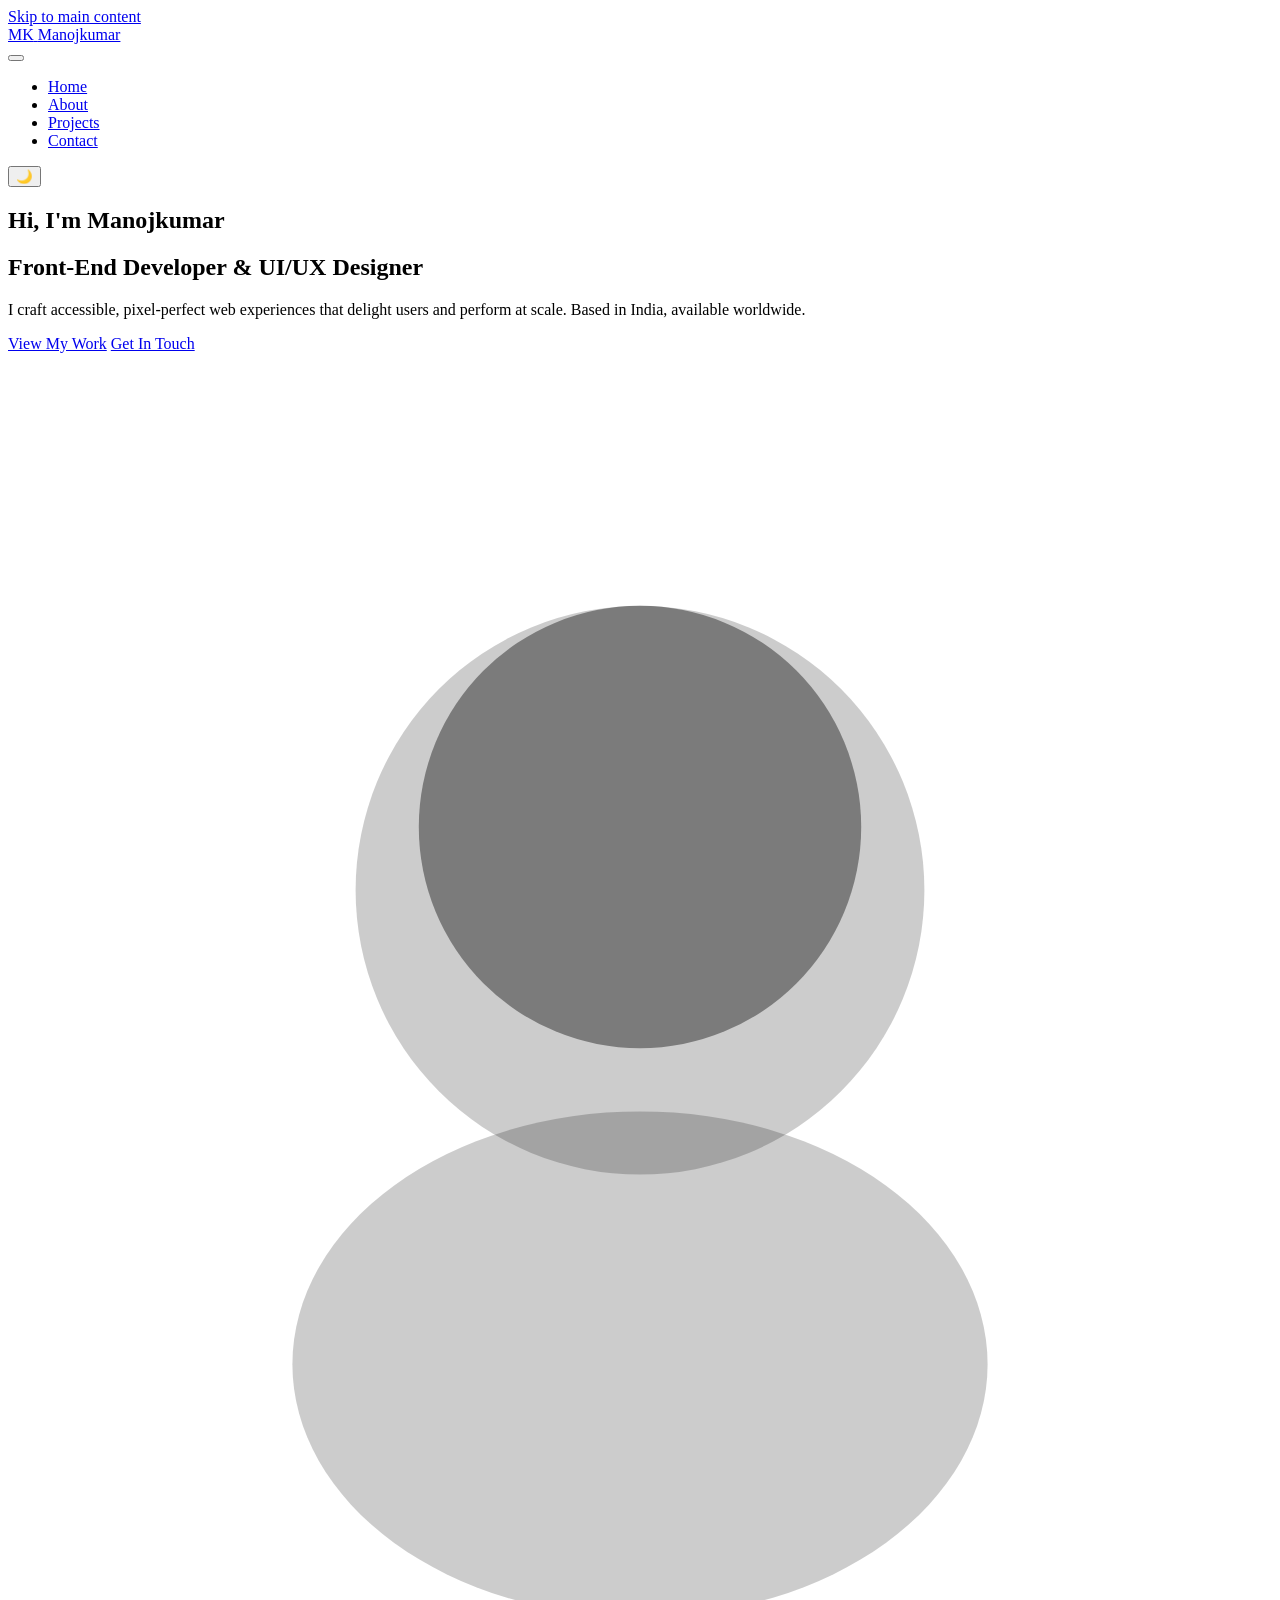
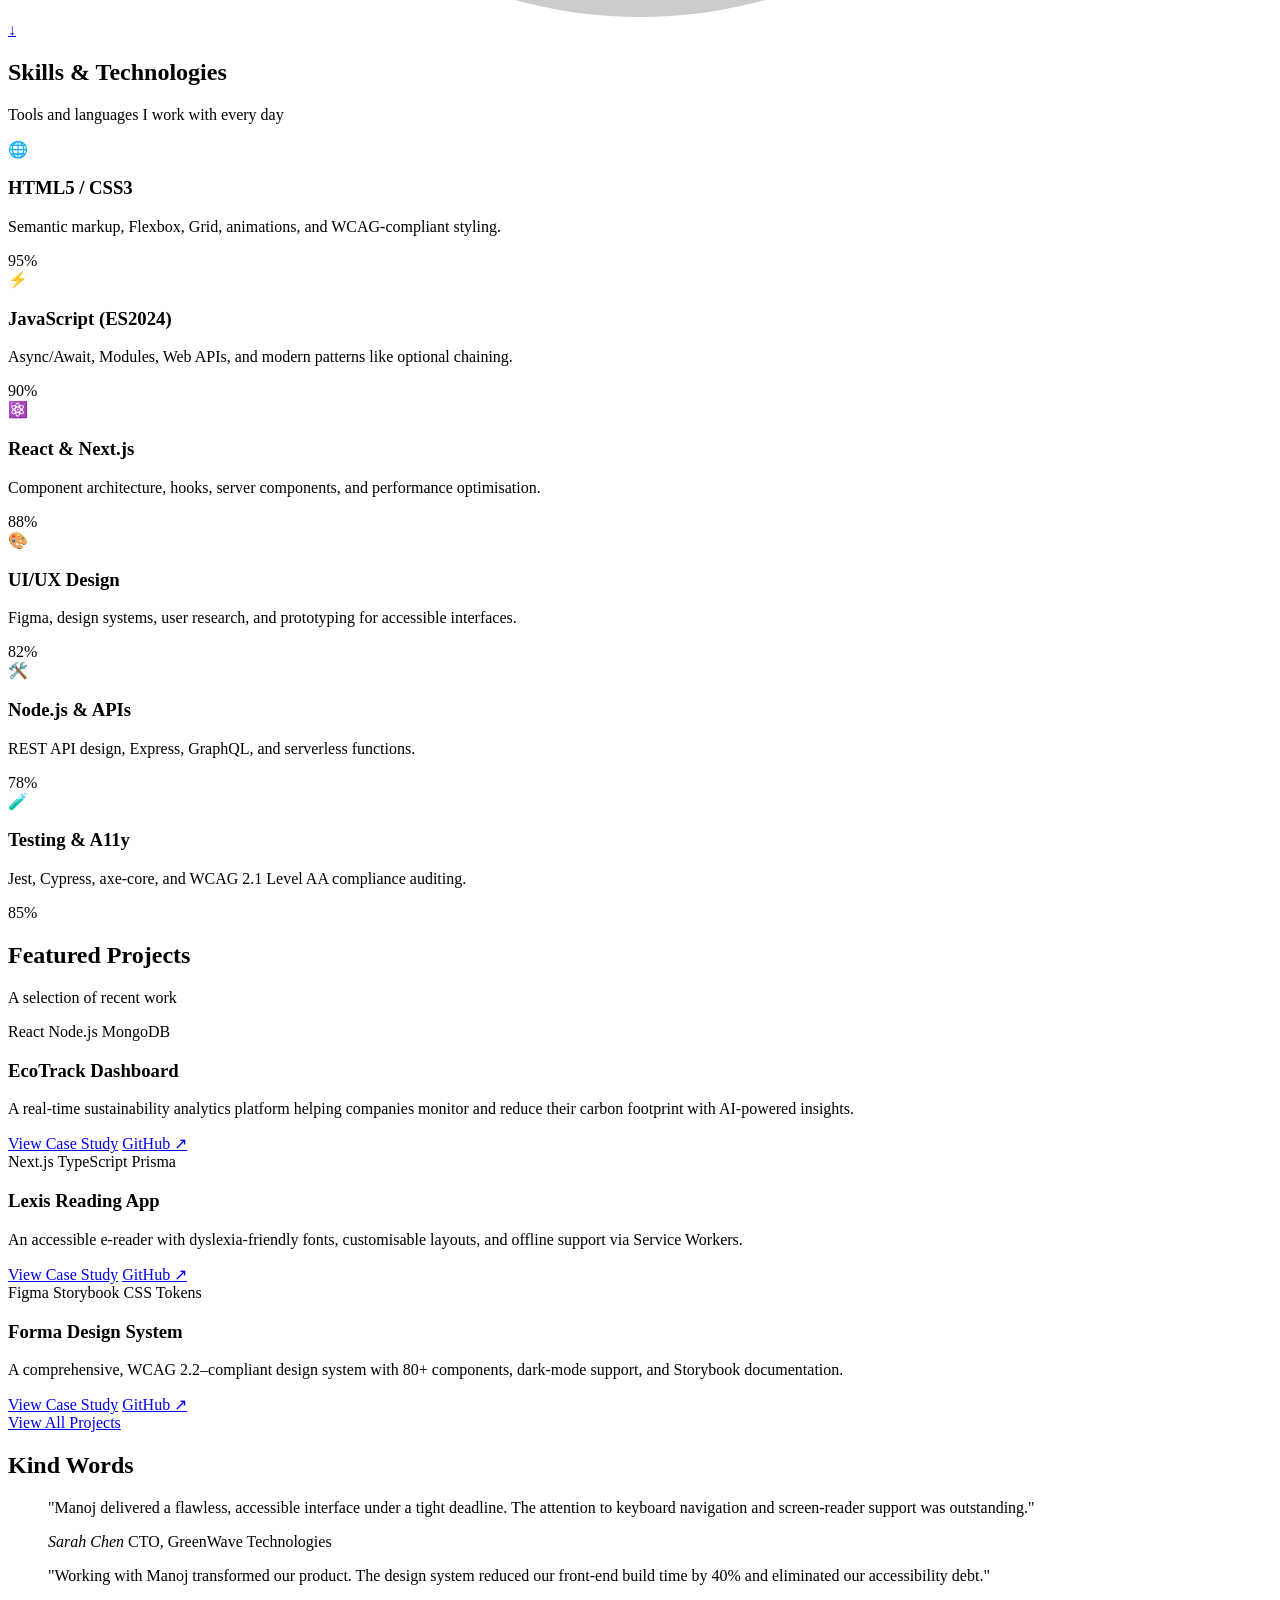
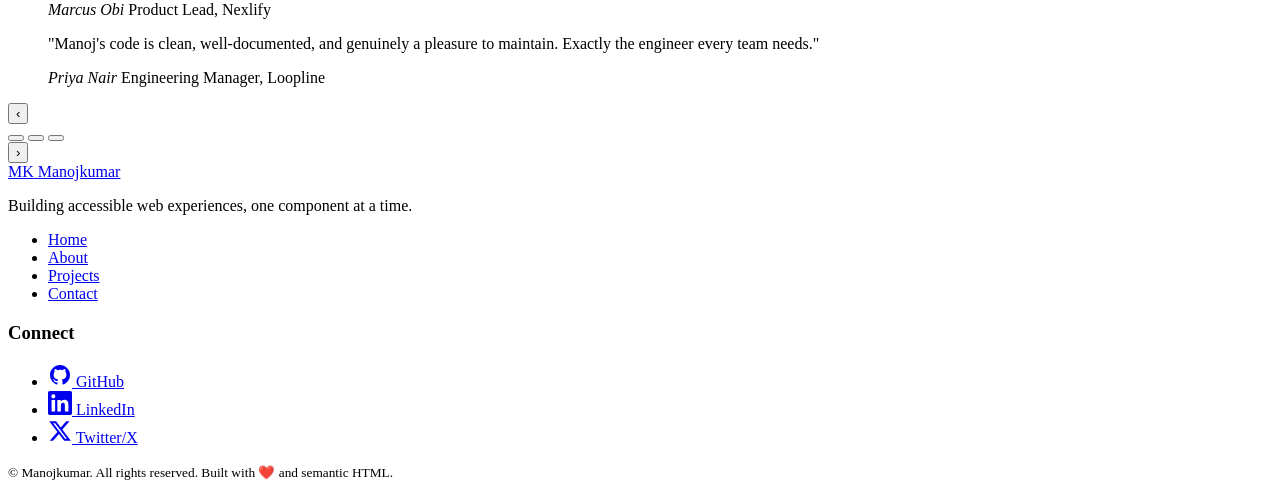
==== index.html @ 8d4ddcf0 "Add files via upload" ====
<!DOCTYPE html>
<html lang="en">
<!--
  ROOT ELEMENT
  lang="en" — declares page language for screen readers and search engines.
  Required for WCAG 3.1.1 (Language of Page).
-->

<head>
  <!-- ═══════════════════════════════════════════
       META & SEO
       ═══════════════════════════════════════════ -->

  <!-- charset: tells the browser to decode this file as UTF-8 -->
  <meta charset="UTF-8" />

  <!-- viewport: makes the layout responsive on all screen sizes -->
  <meta name="viewport" content="width=device-width, initial-scale=1.0" />

  <!-- Primary SEO title — unique per page, 50–60 chars ideal -->
  <title>Manojkumar | Front-End Developer & Designer</title>

  <!-- meta description: shown in search engine result snippets -->
  <meta
    name="description"
    content="Manojkumar is a front-end developer and UI/UX designer crafting accessible, performant web experiences. View projects, skills, and contact info."
  />

  <!-- meta keywords: secondary SEO signal -->
  <meta
    name="keywords"
    content="front-end developer, UI designer, portfolio, JavaScript, React, accessibility, web development"
  />

  <!-- author: identifies the creator of the document -->
  <meta name="author" content="Manojkumar" />

  <!-- Open Graph: controls how this page appears when shared on social media -->
  <meta property="og:title" content="Manojkumar | Front-End Developer" />
  <meta
    property="og:description"
    content="Accessible, performant web experiences built with modern HTML, CSS, and JavaScript."
  />
  <meta property="og:type" content="website" />
  <meta property="og:url" content="[alexmorgan.dev](https://alexmorgan.dev/)" />

  <!-- Canonical URL: prevents duplicate-content SEO issues -->
  <link rel="canonical" href="[alexmorgan.dev](https://alexmorgan.dev/)" />

  <!-- Favicon: SVG favicons scale perfectly on all DPIs -->
  <link rel="icon" type="image/svg+xml" href="assets/favicon.svg" />

  <!-- Preconnect: speeds up Google Fonts fetch -->
  <link rel="preconnect" href="[fonts.googleapis.com](https://fonts.googleapis.com)" />
  <link rel="preconnect" href="[fonts.gstatic.com](https://fonts.gstatic.com)" crossorigin />
  <link
    href="[fonts.googleapis.com](https://fonts.googleapis.com/css2?family=Inter:wght@400;500;600;700&family=Fira+Code:wght@400;500&display=swap)"
    rel="stylesheet"
  />

  <!-- Main stylesheet -->
  <link rel="stylesheet" href="css/style.css" />
</head>

<body>

  <!-- ═══════════════════════════════════════════
       SKIP NAVIGATION LINK
       Allows keyboard/screen-reader users to jump
       past the repeated nav directly to content.
       WCAG 2.4.1 — Bypass Blocks.
       ═══════════════════════════════════════════ -->
  <a href="#main-content" class="skip-link">Skip to main content</a>

  <!-- ═══════════════════════════════════════════
       <header>
       Landmark region containing the site's primary
       branding and navigation. Screen readers expose
       this as the "banner" landmark.
       ═══════════════════════════════════════════ -->
  <header class="site-header" role="banner">
    <div class="container header-inner">

      <!-- Logo / site identity -->
      <a href="index.html" class="logo" aria-label="Manojkumar — home">
        <span aria-hidden="true">MK</span>
        <span class="logo-text">Manojkumar</span>
      </a>

      <!-- ═══════════════════════════════════════
           <nav>
           Primary navigation landmark.
           aria-label distinguishes this nav from
           any other <nav> elements on the page.
           ═══════════════════════════════════════ -->
      <nav class="primary-nav" aria-label="Primary navigation">

        <!-- Hamburger button — visible on mobile only -->
        <button
          class="nav-toggle"
          aria-expanded="false"
          aria-controls="nav-menu"
          aria-label="Open navigation menu"
        >
          <!-- Three decorative bars rendered via CSS; hidden from AT -->
          <span class="hamburger-bar" aria-hidden="true"></span>
          <span class="hamburger-bar" aria-hidden="true"></span>
          <span class="hamburger-bar" aria-hidden="true"></span>
        </button>

        <!-- Navigation list -->
        <ul id="nav-menu" class="nav-list" role="list">
          <!-- aria-current="page" marks the active link for screen readers -->
          <li><a href="index.html"    class="nav-link active" aria-current="page">Home</a></li>
          <li><a href="about.html"    class="nav-link">About</a></li>
          <li><a href="projects.html" class="nav-link">Projects</a></li>
          <li><a href="contact.html"  class="nav-link">Contact</a></li>
        </ul>
      </nav>

      <!-- Dark-mode toggle -->
      <button
        class="theme-toggle"
        id="theme-toggle"
        aria-label="Switch to dark mode"
        aria-pressed="false"
      >
        <!-- Sun/moon icons rendered via CSS pseudo-elements -->
        <span class="theme-icon" aria-hidden="true">🌙</span>
      </button>

    </div><!-- /.container -->
  </header>

  <!-- ═══════════════════════════════════════════
       <main>
       The primary content of the document.
       Only ONE <main> per page. Landmark role
       "main" — screen readers can jump here directly.
       id="main-content" is the skip-link target.
       ═══════════════════════════════════════════ -->
  <main id="main-content" tabindex="-1">

    <!-- ─────────────────────────────────────────
         HERO SECTION
         <section> groups thematically related content.
         aria-labelledby ties the section to its heading
         so screen readers announce "Hero, region" with
         the heading text as the label.
         ───────────────────────────────────────── -->
    <section class="hero" aria-labelledby="hero-heading">
      <div class="container hero-inner">

        <div class="hero-text">
          <!-- H1: one per page, the most important heading -->
          <h1 id="hero-heading" class="hero-title">
            Hi, I'm <span class="highlight">Manojkumar</span>
          </h1>

          <!-- H2 subordinate to H1 — describes role/speciality -->
          <h2 class="hero-subtitle">Front-End Developer &amp; UI/UX Designer</h2>

          <p class="hero-description">
            I craft accessible, pixel-perfect web experiences that delight users
            and perform at scale. Based in India, available worldwide. 
          </p>

          <!-- CTA buttons -->
          <div class="hero-actions">
            <a href="projects.html" class="btn btn-primary">View My Work</a>
            <a href="contact.html"  class="btn btn-outline">Get In Touch</a>
          </div>
        </div>

        <!-- Decorative illustration — alt="" because it adds no information -->
        <div class="hero-image" aria-hidden="true">
          <div class="avatar-placeholder" role="img" aria-label="Illustrated portrait of Manojkumar">
            <!-- SVG Avatar placeholder -->
            <svg viewBox="0 0 200 200" xmlns="[w3.org](http://www.w3.org/2000/svg)" aria-hidden="true" focusable="false">
              <circle cx="100" cy="85"  r="45" fill="var(--accent)" opacity="0.2"/>
              <circle cx="100" cy="75"  r="35" fill="var(--accent)" opacity="0.4"/>
              <ellipse cx="100" cy="160" rx="55" ry="40" fill="var(--accent)" opacity="0.2"/>
            </svg>
          </div>
        </div>

      </div><!-- /.hero-inner -->

      <!-- Scroll-down indicator -->
      <a href="#skills" class="scroll-down" aria-label="Scroll down to Skills section">
        <span aria-hidden="true">↓</span>
      </a>
    </section><!-- /.hero -->

    <!-- ─────────────────────────────────────────
         SKILLS SECTION
         ───────────────────────────────────────── -->
    <section class="skills-section" id="skills" aria-labelledby="skills-heading">
      <div class="container">

        <h2 id="skills-heading" class="section-title">Skills &amp; Technologies</h2>
        <p class="section-subtitle">Tools and languages I work with every day</p>

        <!-- Skills grid — uses <article> for each self-contained skill card -->
        <div class="skills-grid" role="list">

          <article class="skill-card" role="listitem">
            <div class="skill-icon" aria-hidden="true">🌐</div>
            <h3 class="skill-name">HTML5 / CSS3</h3>
            <p class="skill-desc">Semantic markup, Flexbox, Grid, animations, and WCAG-compliant styling.</p>
            <!-- Progress bar with accessible label and value -->
            <div
              class="skill-bar"
              role="progressbar"
              aria-valuenow="95"
              aria-valuemin="0"
              aria-valuemax="100"
              aria-label="HTML5/CSS3 proficiency: 95%"
            >
              <div class="skill-fill" style="--skill-pct: 95%"></div>
            </div>
            <span class="skill-pct">95%</span>
          </article>

          <article class="skill-card" role="listitem">
            <div class="skill-icon" aria-hidden="true">⚡</div>
            <h3 class="skill-name">JavaScript (ES2024)</h3>
            <p class="skill-desc">Async/Await, Modules, Web APIs, and modern patterns like optional chaining.</p>
            <div
              class="skill-bar"
              role="progressbar"
              aria-valuenow="90"
              aria-valuemin="0"
              aria-valuemax="100"
              aria-label="JavaScript proficiency: 90%"
            >
              <div class="skill-fill" style="--skill-pct: 90%"></div>
            </div>
            <span class="skill-pct">90%</span>
          </article>

          <article class="skill-card" role="listitem">
            <div class="skill-icon" aria-hidden="true">⚛️</div>
            <h3 class="skill-name">React &amp; Next.js</h3>
            <p class="skill-desc">Component architecture, hooks, server components, and performance optimisation.</p>
            <div
              class="skill-bar"
              role="progressbar"
              aria-valuenow="88"
              aria-valuemin="0"
              aria-valuemax="100"
              aria-label="React and Next.js proficiency: 88%"
            >
              <div class="skill-fill" style="--skill-pct: 88%"></div>
            </div>
            <span class="skill-pct">88%</span>
          </article>

          <article class="skill-card" role="listitem">
            <div class="skill-icon" aria-hidden="true">🎨</div>
            <h3 class="skill-name">UI/UX Design</h3>
            <p class="skill-desc">Figma, design systems, user research, and prototyping for accessible interfaces.</p>
            <div
              class="skill-bar"
              role="progressbar"
              aria-valuenow="82"
              aria-valuemin="0"
              aria-valuemax="100"
              aria-label="UI/UX Design proficiency: 82%"
            >
              <div class="skill-fill" style="--skill-pct: 82%"></div>
            </div>
            <span class="skill-pct">82%</span>
          </article>

          <article class="skill-card" role="listitem">
            <div class="skill-icon" aria-hidden="true">🛠️</div>
            <h3 class="skill-name">Node.js &amp; APIs</h3>
            <p class="skill-desc">REST API design, Express, GraphQL, and serverless functions.</p>
            <div
              class="skill-bar"
              role="progressbar"
              aria-valuenow="78"
              aria-valuemin="0"
              aria-valuemax="100"
              aria-label="Node.js and APIs proficiency: 78%"
            >
              <div class="skill-fill" style="--skill-pct: 78%"></div>
            </div>
            <span class="skill-pct">78%</span>
          </article>

          <article class="skill-card" role="listitem">
            <div class="skill-icon" aria-hidden="true">🧪</div>
            <h3 class="skill-name">Testing &amp; A11y</h3>
            <p class="skill-desc">Jest, Cypress, axe-core, and WCAG 2.1 Level AA compliance auditing.</p>
            <div
              class="skill-bar"
              role="progressbar"
              aria-valuenow="85"
              aria-valuemin="0"
              aria-valuemax="100"
              aria-label="Testing and Accessibility proficiency: 85%"
            >
              <div class="skill-fill" style="--skill-pct: 85%"></div>
            </div>
            <span class="skill-pct">85%</span>
          </article>

        </div><!-- /.skills-grid -->
      </div><!-- /.container -->
    </section><!-- /.skills-section -->

    <!-- ─────────────────────────────────────────
         FEATURED PROJECTS (teaser on home page)
         ───────────────────────────────────────── -->
    <section class="featured-projects" aria-labelledby="fp-heading">
      <div class="container">

        <h2 id="fp-heading" class="section-title">Featured Projects</h2>
        <p class="section-subtitle">A selection of recent work</p>

        <div class="projects-grid">

          <!-- <article> — self-contained project card -->
          <article class="project-card" aria-labelledby="proj1-title">
            <div class="project-image">
              <!-- role="img" + aria-label for CSS/SVG background images -->
              <div
                class="project-img-placeholder proj-img-1"
                role="img"
                aria-label="Screenshot of EcoTrack dashboard showing a green analytics interface"
              ></div>
            </div>
            <div class="project-body">
              <div class="project-tags" aria-label="Technologies used">
                <span class="tag">React</span>
                <span class="tag">Node.js</span>
                <span class="tag">MongoDB</span>
              </div>
              <h3 id="proj1-title" class="project-title">EcoTrack Dashboard</h3>
              <p class="project-desc">
                A real-time sustainability analytics platform helping companies
                monitor and reduce their carbon footprint with AI-powered insights.
              </p>
              <div class="project-links">
                <a
                  href="projects.html#ecotrack"
                  class="btn btn-sm btn-primary"
                  aria-label="View EcoTrack Dashboard case study"
                >View Case Study</a>
                <a
                  href="[github.com](https://github.com/alexmorgan/ecotrack)"
                  class="btn btn-sm btn-ghost"
                  aria-label="EcoTrack on GitHub (opens in new tab)"
                  target="_blank"
                  rel="noopener noreferrer"
                >GitHub ↗</a>
              </div>
            </div>
          </article>

          <article class="project-card" aria-labelledby="proj2-title">
            <div class="project-image">
              <div
                class="project-img-placeholder proj-img-2"
                role="img"
                aria-label="Screenshot of Lexis reading app with clean white typography on dark background"
              ></div>
            </div>
            <div class="project-body">
              <div class="project-tags" aria-label="Technologies used">
                <span class="tag">Next.js</span>
                <span class="tag">TypeScript</span>
                <span class="tag">Prisma</span>
              </div>
              <h3 id="proj2-title" class="project-title">Lexis Reading App</h3>
              <p class="project-desc">
                An accessible e-reader with dyslexia-friendly fonts, customisable
                layouts, and offline support via Service Workers.
              </p>
              <div class="project-links">
                <a
                  href="projects.html#lexis"
                  class="btn btn-sm btn-primary"
                  aria-label="View Lexis Reading App case study"
                >View Case Study</a>
                <a
                  href="[github.com](https://github.com/alexmorgan/lexis)"
                  class="btn btn-sm btn-ghost"
                  aria-label="Lexis on GitHub (opens in new tab)"
                  target="_blank"
                  rel="noopener noreferrer"
                >GitHub ↗</a>
              </div>
            </div>
          </article>

          <article class="project-card" aria-labelledby="proj3-title">
            <div class="project-image">
              <div
                class="project-img-placeholder proj-img-3"
                role="img"
                aria-label="Screenshot of Forma design system documentation page"
              ></div>
            </div>
            <div class="project-body">
              <div class="project-tags" aria-label="Technologies used">
                <span class="tag">Figma</span>
                <span class="tag">Storybook</span>
                <span class="tag">CSS Tokens</span>
              </div>
              <h3 id="proj3-title" class="project-title">Forma Design System</h3>
              <p class="project-desc">
                A comprehensive, WCAG 2.2–compliant design system with 80+ components,
                dark-mode support, and Storybook documentation.
              </p>
              <div class="project-links">
                <a
                  href="projects.html#forma"
                  class="btn btn-sm btn-primary"
                  aria-label="View Forma Design System case study"
                >View Case Study</a>
                <a
                  href="[github.com](https://github.com/alexmorgan/forma)"
                  class="btn btn-sm btn-ghost"
                  aria-label="Forma on GitHub (opens in new tab)"
                  target="_blank"
                  rel="noopener noreferrer"
                >GitHub ↗</a>
              </div>
            </div>
          </article>

        </div><!-- /.projects-grid -->

        <div class="view-all-wrap">
          <a href="projects.html" class="btn btn-outline">View All Projects</a>
        </div>

      </div><!-- /.container -->
    </section><!-- /.featured-projects -->

    <!-- ─────────────────────────────────────────
         TESTIMONIALS / ASIDE
         <aside> — content tangentially related to
         the main content; treated as "complementary"
         landmark by screen readers.
         ───────────────────────────────────────── -->
    <aside class="testimonials" aria-labelledby="testimonials-heading">
      <div class="container">

        <h2 id="testimonials-heading" class="section-title">Kind Words</h2>

        <!-- Carousel wrapper with ARIA live region -->
        <div
          class="testimonial-slider"
          aria-roledescription="carousel"
          aria-label="Client testimonials"
        >
          <div class="testimonial-track" aria-live="polite" aria-atomic="false">

            <blockquote class="testimonial-card active" aria-label="Testimonial from Sarah Chen">
              <p class="testimonial-text">
                "Manoj delivered a flawless, accessible interface under a tight deadline.
                The attention to keyboard navigation and screen-reader support was outstanding."
              </p>
              <footer class="testimonial-author">
                <cite>Sarah Chen</cite>
                <span class="testimonial-role">CTO, GreenWave Technologies</span>
              </footer>
            </blockquote>

            <blockquote class="testimonial-card" aria-label="Testimonial from Marcus Obi">
              <p class="testimonial-text">
                "Working with Manoj transformed our product. The design system reduced
                our front-end build time by 40% and eliminated our accessibility debt."
              </p>
              <footer class="testimonial-author">
                <cite>Marcus Obi</cite>
                <span class="testimonial-role">Product Lead, Nexlify</span>
              </footer>
            </blockquote>

            <blockquote class="testimonial-card" aria-label="Testimonial from Priya Nair">
              <p class="testimonial-text">
                "Manoj's code is clean, well-documented, and genuinely a pleasure
                to maintain. Exactly the engineer every team needs."
              </p>
              <footer class="testimonial-author">
                <cite>Priya Nair</cite>
                <span class="testimonial-role">Engineering Manager, Loopline</span>
              </footer>
            </blockquote>

          </div><!-- /.testimonial-track -->

          <!-- Slider controls -->
          <div class="slider-controls" role="group" aria-label="Carousel controls">
            <button class="slider-btn" id="prev-btn" aria-label="Previous testimonial">‹</button>

            <!-- Dot indicators -->
            <div class="slider-dots" role="tablist" aria-label="Select testimonial">
              <button role="tab" class="dot active" aria-selected="true"  aria-label="Testimonial 1" data-index="0"></button>
              <button role="tab" class="dot"        aria-selected="false" aria-label="Testimonial 2" data-index="1"></button>
              <button role="tab" class="dot"        aria-selected="false" aria-label="Testimonial 3" data-index="2"></button>
            </div>

            <button class="slider-btn" id="next-btn" aria-label="Next testimonial">›</button>
          </div>

        </div><!-- /.testimonial-slider -->
      </div><!-- /.container -->
    </aside><!-- /.testimonials -->

  </main>

  <!-- ═══════════════════════════════════════════
       <footer>
       Site-wide footer. role="contentinfo" is the
       implicit ARIA role — identifies this as the
       footer landmark to screen readers.
       ═══════════════════════════════════════════ -->
  <footer class="site-footer" role="contentinfo">
    <div class="container footer-inner">

      <!-- Footer brand -->
      <div class="footer-brand">
        <a href="index.html" class="logo" aria-label="Manojkumar — home">
          <span aria-hidden="true">MK</span>
          <span class="logo-text">Manojkumar</span>
        </a>
        <p class="footer-tagline">Building accessible web experiences, one component at a time.</p>
      </div>

      <!-- Footer navigation -->
      <nav class="footer-nav" aria-label="Footer navigation">
        <ul role="list">
          <li><a href="index.html">Home</a></li>
          <li><a href="about.html">About</a></li>
          <li><a href="projects.html">Projects</a></li>
          <li><a href="contact.html">Contact</a></li>
        </ul>
      </nav>

      <!-- Social media links -->
      <div class="footer-social">
        <h3 class="footer-section-title">Connect</h3>
        <ul role="list" class="social-list">
          <li>
            <a
              href="[github.com](https://github.com/alexmorgan)"
              class="social-link"
              aria-label="Manojkumar on GitHub (opens in new tab)"
              target="_blank"
              rel="noopener noreferrer"
            >
              <!-- Inline SVG icon — title provides accessible name -->
              <svg aria-hidden="true" focusable="false" viewBox="0 0 24 24" width="24" height="24">
                <path fill="currentColor" d="M12 2C6.477 2 2 6.477 2 12c0 4.42 2.865 8.166 6.839 9.489.5.092.682-.217.682-.482 0-.237-.008-.866-.013-1.7-2.782.603-3.369-1.34-3.369-1.34-.454-1.155-1.11-1.463-1.11-1.463-.908-.62.069-.608.069-.608 1.003.07 1.531 1.03 1.531 1.03.892 1.529 2.341 1.087 2.91.832.092-.647.35-1.088.636-1.338-2.22-.253-4.555-1.11-4.555-4.943 0-1.091.39-1.984 1.029-2.683-.103-.253-.446-1.27.098-2.647 0 0 .84-.269 2.75 1.025A9.578 9.578 0 0112 6.836c.85.004 1.705.115 2.504.337 1.909-1.294 2.747-1.025 2.747-1.025.546 1.377.202 2.394.1 2.647.64.699 1.028 1.592 1.028 2.683 0 3.842-2.339 4.687-4.566 4.935.359.309.678.919.678 1.852 0 1.336-.012 2.415-.012 2.743 0 .267.18.578.688.48C19.138 20.163 22 16.418 22 12c0-5.523-4.477-10-10-10z"/>
              </svg>
              GitHub
            </a>
          </li>
          <li>
            <a
              href="[linkedin.com](https://linkedin.com/in/alexmorgan)"
              class="social-link"
              aria-label="Manojkumar on LinkedIn (opens in new tab)"
              target="_blank"
              rel="noopener noreferrer"
            >
              <svg aria-hidden="true" focusable="false" viewBox="0 0 24 24" width="24" height="24">
                <path fill="currentColor" d="M20.447 20.452h-3.554v-5.569c0-1.328-.027-3.037-1.852-3.037-1.853 0-2.136 1.445-2.136 2.939v5.667H9.351V9h3.414v1.561h.046c.477-.9 1.637-1.85 3.37-1.85 3.601 0 4.267 2.37 4.267 5.455v6.286zM5.337 7.433a2.062 2.062 0 01-2.063-2.065 2.064 2.064 0 112.063 2.065zm1.782 13.019H3.555V9h3.564v11.452zM22.225 0H1.771C.792 0 0 .774 0 1.729v20.542C0 23.227.792 24 1.771 24h20.451C23.2 24 24 23.227 24 22.271V1.729C24 .774 23.2 0 22.222 0h.003z"/>
              </svg>
              LinkedIn
            </a>
          </li>
          <li>
            <a
              href="[twitter.com](https://twitter.com/alexmorgan_dev)"
              class="social-link"
              aria-label="Manojkumar on Twitter/X (opens in new tab)"
              target="_blank"
              rel="noopener noreferrer"
            >
              <svg aria-hidden="true" focusable="false" viewBox="0 0 24 24" width="24" height="24">
                <path fill="currentColor" d="M18.244 2.25h3.308l-7.227 8.26 8.502 11.24H16.17l-5.214-6.817L4.99 21.75H1.68l7.73-8.835L1.254 2.25H8.08l4.713 6.231zm-1.161 17.52h1.833L7.084 4.126H5.117z"/>
              </svg>
              Twitter/X
            </a>
          </li>
        </ul>
      </div>

    </div><!-- /.footer-inner -->

    <!-- Copyright bar -->
    <div class="footer-bottom">
      <div class="container">
        <p>
          <small>
            &copy; <span id="current-year"></span> Manojkumar. All rights reserved.
            Built with ❤️ and semantic HTML.
          </small>
        </p>
      </div>
    </div>

  </footer>

  <!-- Main JavaScript — deferred so it never blocks rendering -->
  <script src="js/script.js" defer></script>
</body>
</html>
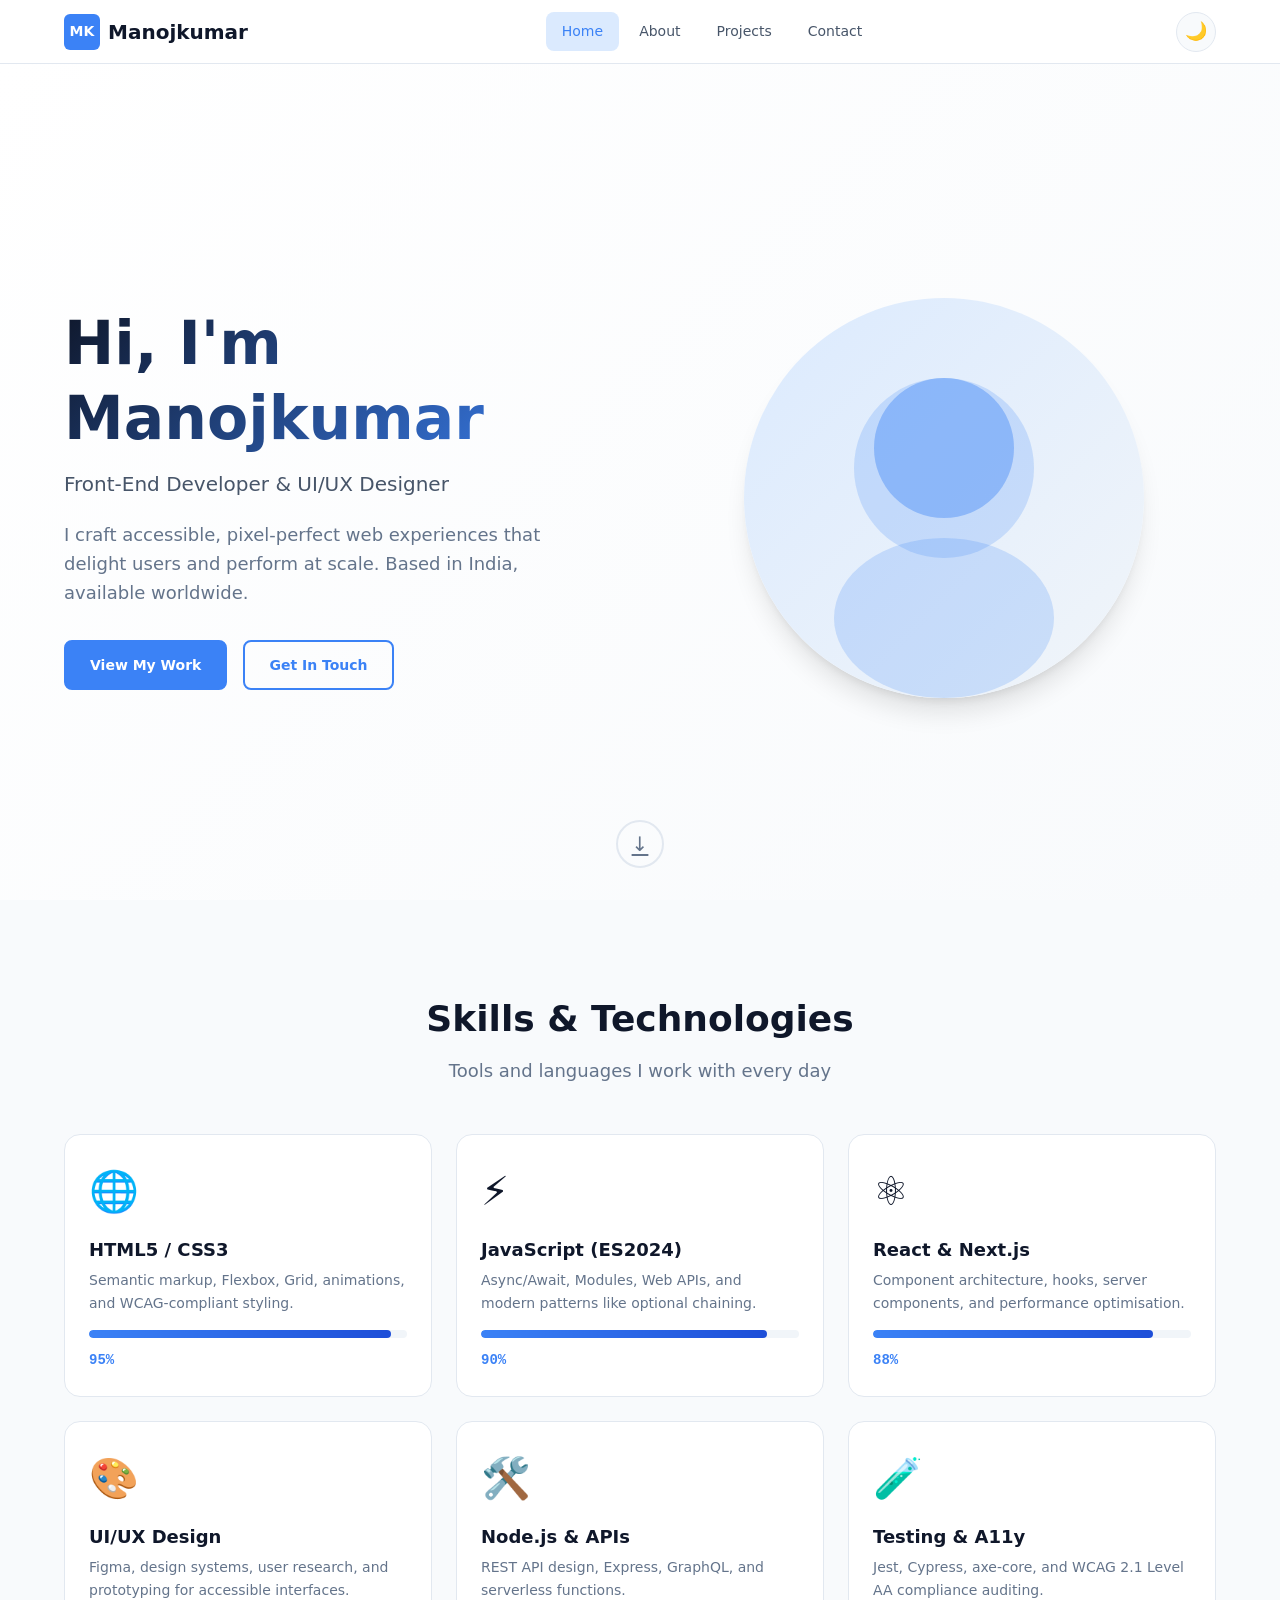
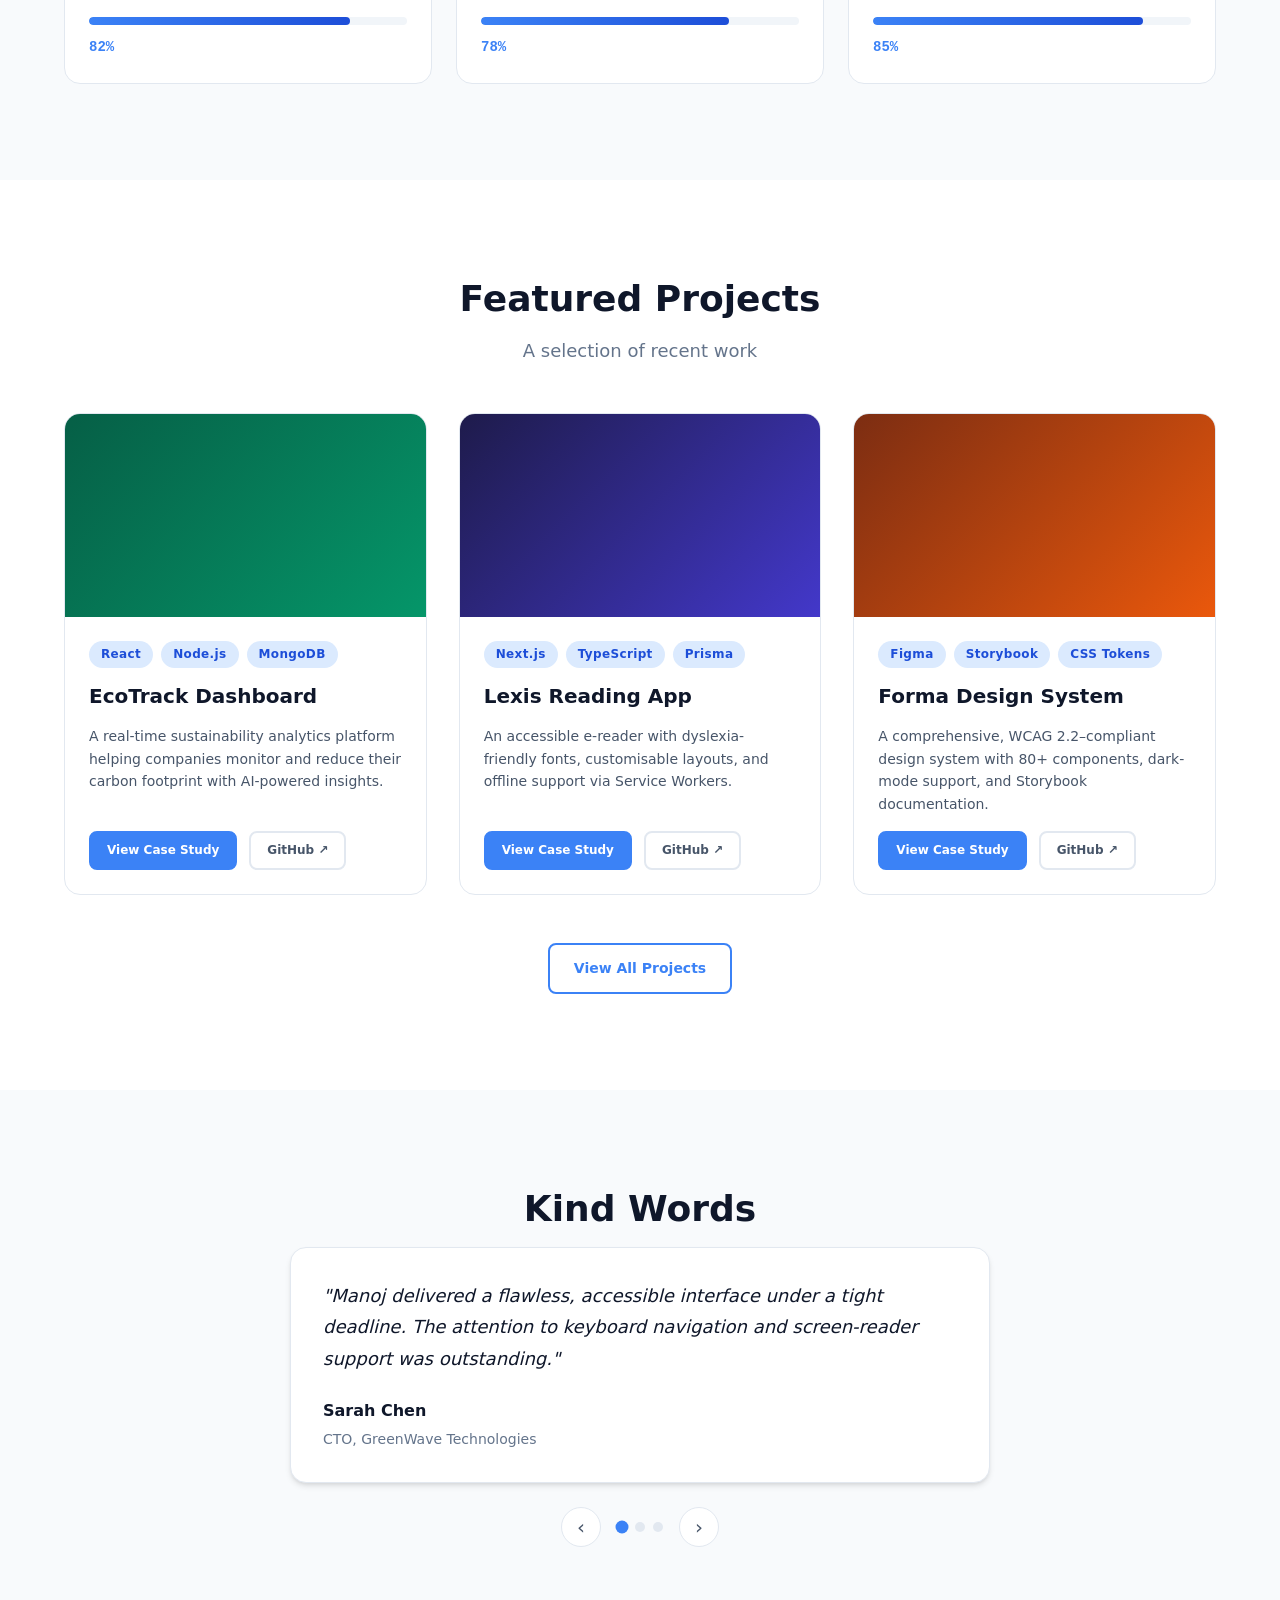
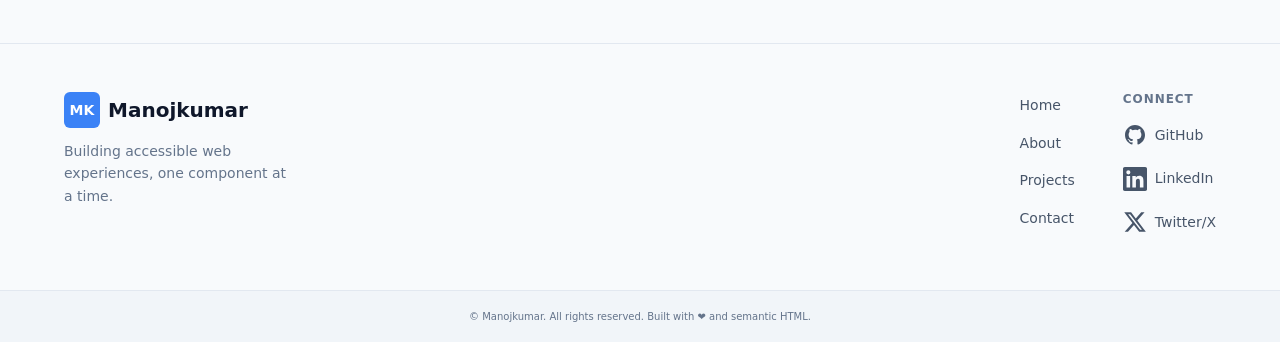
==== commit 2074183b: "Modify greeting output to say 'Goodbye'" ====
--- a/index.html
+++ b/index.html
@@ -42,10 +42,10 @@
     content="Accessible, performant web experiences built with modern HTML, CSS, and JavaScript."
   />
   <meta property="og:type" content="website" />
-  <meta property="og:url" content="[alexmorgan.dev](https://alexmorgan.dev/)" />
+  <meta property="og:url" content="[manojkumar.dev](https://manojkumar.dev/)" />
 
   <!-- Canonical URL: prevents duplicate-content SEO issues -->
-  <link rel="canonical" href="[alexmorgan.dev](https://alexmorgan.dev/)" />
+  <link rel="canonical" href="[manojkumar.dev](https://manojkumar.dev/)" />
 
   <!-- Favicon: SVG favicons scale perfectly on all DPIs -->
   <link rel="icon" type="image/svg+xml" href="assets/favicon.svg" />
@@ -59,7 +59,7 @@
   />
 
   <!-- Main stylesheet -->
-  <link rel="stylesheet" href="css/style.css" />
+  <link rel="stylesheet" href="style.css" />
 </head>
 
 <body>
--- a/style.css
+++ b/style.css
@@ -0,0 +1,1908 @@
+/* ═══════════════════════════════════════════════════════════════════════
+   style.css — Manojkumar Portfolio
+   
+   TABLE OF CONTENTS
+   1.  Design Tokens (Custom Properties)
+   2.  CSS Reset & Base Styles
+   3.  Typography
+   4.  Utilities & Helpers
+   5.  Skip Link (Accessibility)
+   6.  Layout — Container & Grid
+   7.  Header & Navigation
+   8.  Hero Section
+   9.  Skills Section
+   10. Projects Grid & Cards
+   11. Testimonials / Carousel
+   12. Page Hero & Breadcrumb
+   13. About Page — Bio, Timeline, Stats
+   14. Contact Page — Form & Info
+   15. Footer
+   16. Dark Mode
+   17. Animations & Transitions
+   18. Media Queries (Responsive)
+   19. Print Styles
+   ═══════════════════════════════════════════════════════════════════════ */
+
+
+/* ───────────────────────────────────────────────────────────────────────
+   1. DESIGN TOKENS — CSS Custom Properties
+   All colours, spacing, and typography values in one place.
+   Dark mode is handled by swapping these values on [data-theme="dark"].
+   ─────────────────────────────────────────────────────────────────────── */
+:root {
+  /* Colour palette — light mode */
+  --bg:           #ffffff;
+  --bg-secondary: #f8fafc;
+  --bg-tertiary:  #f1f5f9;
+  --surface:      #ffffff;
+  --border:       #e2e8f0;
+  --border-focus: #3b82f6;     /* Focus ring colour */
+
+  /* Text */
+  --text-primary:   #0f172a;   /* ≥ 4.5:1 contrast on --bg */
+  --text-secondary: #475569;   /* ≥ 4.5:1 contrast on --bg */
+  --text-muted:     #64748b;
+
+  /* Accent / brand */
+  --accent:       #3b82f6;     /* Blue 500 */
+  --accent-dark:  #1d4ed8;     /* Blue 700 — hover state */
+  --accent-light: #dbeafe;     /* Blue 100 */
+
+  /* Semantic colours */
+  --success: #16a34a;
+  --error:   #dc2626;
+  --warning: #d97706;
+
+  /* Spacing scale (8pt grid) */
+  --space-1:  0.25rem;
+  --space-2:  0.5rem;
+  --space-3:  0.75rem;
+  --space-4:  1rem;
+  --space-5:  1.25rem;
+  --space-6:  1.5rem;
+  --space-8:  2rem;
+  --space-10: 2.5rem;
+  --space-12: 3rem;
+  --space-16: 4rem;
+  --space-20: 5rem;
+  --space-24: 6rem;
+
+  /* Typography */
+  --font-sans: 'Inter', system-ui, -apple-system, sans-serif;
+  --font-mono: 'Fira Code', 'Cascadia Code', monospace;
+
+  --text-xs:   0.75rem;    /* 12px */
+  --text-sm:   0.875rem;   /* 14px */
+  --text-base: 1rem;       /* 16px */
+  --text-lg:   1.125rem;   /* 18px */
+  --text-xl:   1.25rem;    /* 20px */
+  --text-2xl:  1.5rem;     /* 24px */
+  --text-3xl:  1.875rem;   /* 30px */
+  --text-4xl:  2.25rem;    /* 36px */
+  --text-5xl:  3rem;       /* 48px */
+  --text-6xl:  3.75rem;    /* 60px */
+
+  --leading-tight:  1.25;
+  --leading-normal: 1.6;
+  --leading-relaxed:1.75;
+
+  --fw-normal: 400;
+  --fw-medium: 500;
+  --fw-semi:   600;
+  --fw-bold:   700;
+
+  /* Borders */
+  --radius-sm: 0.375rem;
+  --radius-md: 0.5rem;
+  --radius-lg: 0.75rem;
+  --radius-xl: 1rem;
+  --radius-full: 9999px;
+
+  /* Shadows */
+  --shadow-sm: 0 1px 2px 0 rgb(0 0 0 / 0.05);
+  --shadow-md: 0 4px 6px -1px rgb(0 0 0 / 0.1), 0 2px 4px -2px rgb(0 0 0 / 0.1);
+  --shadow-lg: 0 10px 15px -3px rgb(0 0 0 / 0.1), 0 4px 6px -4px rgb(0 0 0 / 0.1);
+  --shadow-xl: 0 20px 25px -5px rgb(0 0 0 / 0.1), 0 8px 10px -6px rgb(0 0 0 / 0.1);
+
+  /* Transitions */
+  --transition-fast:   150ms ease;
+  --transition-normal: 250ms ease;
+  --transition-slow:   400ms ease;
+
+  /* Header height — used by sticky positioning */
+  --header-height: 4rem;
+
+  /* Max content width */
+  --max-width: 1200px;
+}
+
+
+/* ───────────────────────────────────────────────────────────────────────
+   2. CSS RESET & BASE STYLES
+   Box-model normalisation and sensible defaults.
+   ─────────────────────────────────────────────────────────────────────── */
+*,
+*::before,
+*::after {
+  box-sizing: border-box;
+  margin: 0;
+  padding: 0;
+}
+
+/* Respect user motion preferences — WCAG 2.3.3 */
+@media (prefers-reduced-motion: reduce) {
+  *,
+  *::before,
+  *::after {
+    animation-duration: 0.01ms !important;
+    animation-iteration-count: 1 !important;
+    transition-duration: 0.01ms !important;
+    scroll-behavior: auto !important;
+  }
+}
+
+html {
+  scroll-behavior: smooth;
+  /* Prevent text size inflation on mobile after orientation change */
+  text-size-adjust: 100%;
+  -webkit-text-size-adjust: 100%;
+}
+
+body {
+  font-family: var(--font-sans);
+  font-size: var(--text-base);
+  line-height: var(--leading-normal);
+  color: var(--text-primary);
+  background-color: var(--bg);
+  /* Prevents horizontal scroll on mobile */
+  overflow-x: hidden;
+  transition: background-color var(--transition-normal),
+              color var(--transition-normal);
+}
+
+/* Images never overflow their containers */
+img,
+video,
+svg {
+  max-width: 100%;
+  display: block;
+}
+
+/* Remove list styles when role="list" is present (Safari fix) */
+ul[role="list"],
+ol[role="list"] {
+  list-style: none;
+}
+
+/* Inherit font in form elements (browser default overrides) */
+input,
+button,
+textarea,
+select {
+  font: inherit;
+}
+
+/* Make buttons cursor: pointer by default */
+button {
+  cursor: pointer;
+}
+
+/* Prevent orphaned headings */
+h1, h2, h3, h4, h5, h6 {
+  text-wrap: balance;
+}
+
+p {
+  text-wrap: pretty;
+}
+
+/* Accessible focus ring — WCAG 2.4.7 Focus Visible */
+:focus-visible {
+  outline: 3px solid var(--border-focus);
+  outline-offset: 3px;
+  border-radius: var(--radius-sm);
+}
+
+/* Remove focus ring for mouse users (progressive enhancement) */
+:focus:not(:focus-visible) {
+  outline: none;
+}
+
+
+/* ───────────────────────────────────────────────────────────────────────
+   3. TYPOGRAPHY
+   ─────────────────────────────────────────────────────────────────────── */
+h1 { font-size: clamp(var(--text-3xl), 5vw, var(--text-6xl)); font-weight: var(--fw-bold);   line-height: var(--leading-tight); }
+h2 { font-size: clamp(var(--text-2xl), 3.5vw, var(--text-4xl)); font-weight: var(--fw-bold); line-height: var(--leading-tight); }
+h3 { font-size: clamp(var(--text-xl), 2.5vw, var(--text-2xl)); font-weight: var(--fw-semi);  line-height: var(--leading-tight); }
+
+p  { color: var(--text-secondary); }
+
+a {
+  color: var(--accent);
+  text-decoration: underline;
+  text-underline-offset: 3px;
+  transition: color var(--transition-fast);
+}
+
+a:hover { color: var(--accent-dark); }
+
+/* Remove underline from navigation and decorative links */
+.nav-link,
+.logo,
+.social-link,
+.btn {
+  text-decoration: none;
+}
+
+code, pre {
+  font-family: var(--font-mono);
+  font-size: 0.9em;
+}
+
+abbr[title] {
+  cursor: help;
+  text-decoration: underline dotted;
+}
+
+
+/* ───────────────────────────────────────────────────────────────────────
+   4. UTILITIES & HELPERS
+   ─────────────────────────────────────────────────────────────────────── */
+
+/* Visually hidden but accessible to screen readers — WCAG technique */
+.sr-only {
+  position: absolute;
+  width: 1px;
+  height: 1px;
+  padding: 0;
+  margin: -1px;
+  overflow: hidden;
+  clip: rect(0, 0, 0, 0);
+  white-space: nowrap;
+  border: 0;
+}
+
+.highlight {
+  color: var(--accent);
+}
+
+.section-title {
+  text-align: center;
+  margin-bottom: var(--space-4);
+}
+
+.section-subtitle {
+  text-align: center;
+  color: var(--text-muted);
+  margin-bottom: var(--space-12);
+  font-size: var(--text-lg);
+}
+
+/* Tag / badge chips */
+.tag {
+  display: inline-block;
+  padding: var(--space-1) var(--space-3);
+  background: var(--accent-light);
+  color: var(--accent-dark);
+  border-radius: var(--radius-full);
+  font-size: var(--text-xs);
+  font-weight: var(--fw-semi);
+  letter-spacing: 0.03em;
+}
+
+[data-theme="dark"] .tag {
+  background: rgba(59, 130, 246, 0.2);
+  color: #93c5fd;
+}
+
+
+/* ───────────────────────────────────────────────────────────────────────
+   5. SKIP LINK — WCAG 2.4.1
+   Normally off-screen; becomes visible on focus.
+   ─────────────────────────────────────────────────────────────────────── */
+.skip-link {
+  position: absolute;
+  top: -100%;
+  left: var(--space-4);
+  z-index: 10000;
+  padding: var(--space-3) var(--space-6);
+  background: var(--accent);
+  color: #fff;
+  font-weight: var(--fw-semi);
+  border-radius: 0 0 var(--radius-md) var(--radius-md);
+  text-decoration: none;
+  transition: top var(--transition-fast);
+}
+
+.skip-link:focus {
+  top: 0;
+  outline: 3px solid #fff;
+  outline-offset: 2px;
+}
+
+
+/* ───────────────────────────────────────────────────────────────────────
+   6. LAYOUT — CONTAINER & GRID
+   ─────────────────────────────────────────────────────────────────────── */
+.container {
+  width: 100%;
+  max-width: var(--max-width);
+  margin-inline: auto;
+  padding-inline: var(--space-6);
+}
+
+/* Two-column responsive layout helper */
+.two-col {
+  display: grid;
+  grid-template-columns: 1fr 1fr;
+  gap: var(--space-8);
+}
+
+
+/* ───────────────────────────────────────────────────────────────────────
+   7. HEADER & NAVIGATION
+   ─────────────────────────────────────────────────────────────────────── */
+.site-header {
+  position: sticky;
+  top: 0;
+  z-index: 1000;
+  height: var(--header-height);
+  background: var(--bg);
+  border-bottom: 1px solid var(--border);
+  backdrop-filter: blur(8px);
+  /* Transparent fallback — backdrop-filter not supported everywhere */
+  background-color: rgb(255 255 255 / 0.95);
+  transition: background-color var(--transition-normal),
+              border-color var(--transition-normal);
+}
+
+[data-theme="dark"] .site-header {
+  background-color: rgb(15 23 42 / 0.95);
+}
+
+.header-inner {
+  height: 100%;
+  display: flex;
+  align-items: center;
+  justify-content: space-between;
+  gap: var(--space-6);
+}
+
+/* ── Logo ── */
+.logo {
+  display: flex;
+  align-items: center;
+  gap: var(--space-2);
+  color: var(--text-primary);
+  font-weight: var(--fw-bold);
+  font-size: var(--text-xl);
+  flex-shrink: 0;
+  transition: opacity var(--transition-fast);
+}
+
+.logo:hover { opacity: 0.8; }
+
+.logo > span:first-child {
+  /* Monogram badge */
+  display: inline-flex;
+  align-items: center;
+  justify-content: center;
+  width: 2.25rem;
+  height: 2.25rem;
+  background: var(--accent);
+  color: #fff;
+  border-radius: var(--radius-sm);
+  font-size: var(--text-sm);
+}
+
+/* ── Primary Nav ── */
+.primary-nav {
+  display: flex;
+  align-items: center;
+  gap: var(--space-4);
+}
+
+.nav-list {
+  display: flex;
+  align-items: center;
+  gap: var(--space-1);
+  list-style: none;
+}
+
+.nav-link {
+  display: block;
+  padding: var(--space-2) var(--space-4);
+  color: var(--text-secondary);
+  font-weight: var(--fw-medium);
+  font-size: var(--text-sm);
+  border-radius: var(--radius-md);
+  transition: color var(--transition-fast),
+              background-color var(--transition-fast);
+}
+
+.nav-link:hover,
+.nav-link.active {
+  color: var(--accent);
+  background-color: var(--accent-light);
+}
+
+[data-theme="dark"] .nav-link:hover,
+[data-theme="dark"] .nav-link.active {
+  background-color: rgba(59, 130, 246, 0.15);
+}
+
+/* ── Hamburger Button (mobile) ── */
+.nav-toggle {
+  display: none;              /* Hidden on desktop */
+  flex-direction: column;
+  justify-content: center;
+  align-items: center;
+  gap: 5px;
+  width: 2.5rem;
+  height: 2.5rem;
+  background: transparent;
+  border: 1px solid var(--border);
+  border-radius: var(--radius-md);
+  padding: var(--space-2);
+  transition: border-color var(--transition-fast);
+}
+
+.nav-toggle:hover { border-color: var(--accent); }
+
+.hamburger-bar {
+  display: block;
+  width: 1.25rem;
+  height: 2px;
+  background: var(--text-primary);
+  border-radius: 1px;
+  transition: transform var(--transition-normal),
+              opacity var(--transition-fast);
+}
+
+/* Animate hamburger → X when open */
+.nav-toggle[aria-expanded="true"] .hamburger-bar:nth-child(1) {
+  transform: translateY(7px) rotate(45deg);
+}
+.nav-toggle[aria-expanded="true"] .hamburger-bar:nth-child(2) {
+  opacity: 0;
+}
+.nav-toggle[aria-expanded="true"] .hamburger-bar:nth-child(3) {
+  transform: translateY(-7px) rotate(-45deg);
+}
+
+/* ── Theme Toggle ── */
+.theme-toggle {
+  display: flex;
+  align-items: center;
+  justify-content: center;
+  width: 2.5rem;
+  height: 2.5rem;
+  background: var(--bg-secondary);
+  border: 1px solid var(--border);
+  border-radius: var(--radius-full);
+  font-size: var(--text-lg);
+  transition: background-color var(--transition-fast),
+              border-color var(--transition-fast);
+}
+
+.theme-toggle:hover {
+  background: var(--accent-light);
+  border-color: var(--accent);
+}
+
+
+/* ───────────────────────────────────────────────────────────────────────
+   8. BUTTONS
+   ─────────────────────────────────────────────────────────────────────── */
+.btn {
+  display: inline-flex;
+  align-items: center;
+  gap: var(--space-2);
+  padding: var(--space-3) var(--space-6);
+  font-size: var(--text-sm);
+  font-weight: var(--fw-semi);
+  border-radius: var(--radius-md);
+  border: 2px solid transparent;
+  cursor: pointer;
+  transition: background-color var(--transition-fast),
+              color var(--transition-fast),
+              border-color var(--transition-fast),
+              transform var(--transition-fast),
+              box-shadow var(--transition-fast);
+  white-space: nowrap;
+}
+
+.btn:hover   { transform: translateY(-1px); box-shadow: var(--shadow-md); }
+.btn:active  { transform: translateY(0); }
+
+/* Primary — filled */
+.btn-primary {
+  background: var(--accent);
+  color: #fff;
+  border-color: var(--accent);
+}
+.btn-primary:hover { background: var(--accent-dark); border-color: var(--accent-dark); color: #fff; }
+
+/* Outline */
+.btn-outline {
+  background: transparent;
+  color: var(--accent);
+  border-color: var(--accent);
+}
+.btn-outline:hover { background: var(--accent); color: #fff; }
+
+/* Ghost (text-only feel) */
+.btn-ghost {
+  background: transparent;
+  color: var(--text-secondary);
+  border-color: var(--border);
+}
+.btn-ghost:hover { background: var(--bg-secondary); color: var(--text-primary); }
+
+/* Small variant */
+.btn-sm {
+  padding: var(--space-2) var(--space-4);
+  font-size: var(--text-xs);
+}
+
+/* Submit — full width on mobile */
+.btn-submit {
+  width: 100%;
+  justify-content: center;
+  padding: var(--space-4) var(--space-8);
+  font-size: var(--text-base);
+}
+
+
+/* ───────────────────────────────────────────────────────────────────────
+   9. HERO SECTION
+   ─────────────────────────────────────────────────────────────────────── */
+.hero {
+  position: relative;
+  background: linear-gradient(135deg, var(--bg) 0%, var(--bg-secondary) 100%);
+  padding: var(--space-24) 0 var(--space-16);
+  min-height: calc(100vh - var(--header-height));
+  display: flex;
+  flex-direction: column;
+  justify-content: center;
+}
+
+.hero-inner {
+  display: grid;
+  grid-template-columns: 1fr 1fr;
+  gap: var(--space-16);
+  align-items: center;
+}
+
+.hero-title {
+  margin-bottom: var(--space-4);
+  background: linear-gradient(135deg, var(--text-primary) 0%, var(--accent) 100%);
+  -webkit-background-clip: text;
+  -webkit-text-fill-color: transparent;
+  background-clip: text;
+}
+
+/* Ensure text is still readable without gradient support */
+@supports not (-webkit-background-clip: text) {
+  .hero-title { color: var(--text-primary); }
+}
+
+.hero-subtitle {
+  font-size: var(--text-xl);
+  font-weight: var(--fw-medium);
+  color: var(--text-secondary);
+  margin-bottom: var(--space-6);
+}
+
+.hero-description {
+  font-size: var(--text-lg);
+  color: var(--text-muted);
+  margin-bottom: var(--space-8);
+  max-width: 42ch;
+}
+
+.hero-actions {
+  display: flex;
+  gap: var(--space-4);
+  flex-wrap: wrap;
+}
+
+/* Avatar / illustration */
+.hero-image {
+  display: flex;
+  justify-content: center;
+  align-items: center;
+}
+
+.avatar-placeholder {
+  width: min(400px, 100%);
+  aspect-ratio: 1;
+  border-radius: var(--radius-full);
+  background: linear-gradient(135deg, var(--accent-light), var(--bg-tertiary));
+  display: flex;
+  align-items: center;
+  justify-content: center;
+  box-shadow: var(--shadow-xl);
+  overflow: hidden;
+}
+
+.avatar-placeholder svg {
+  width: 100%;
+  height: 100%;
+}
+
+/* Scroll-down chevron */
+.scroll-down {
+  position: absolute;
+  bottom: var(--space-8);
+  left: 50%;
+  transform: translateX(-50%);
+  display: flex;
+  align-items: center;
+  justify-content: center;
+  width: 3rem;
+  height: 3rem;
+  border: 2px solid var(--border);
+  border-radius: var(--radius-full);
+  color: var(--text-muted);
+  font-size: var(--text-xl);
+  transition: border-color var(--transition-fast),
+              color var(--transition-fast);
+  animation: bounce 2s ease-in-out infinite;
+}
+
+.scroll-down:hover {
+  border-color: var(--accent);
+  color: var(--accent);
+}
+
+@keyframes bounce {
+  0%, 100% { transform: translateX(-50%) translateY(0); }
+  50%       { transform: translateX(-50%) translateY(6px); }
+}
+
+
+/* ───────────────────────────────────────────────────────────────────────
+   10. SKILLS SECTION
+   ─────────────────────────────────────────────────────────────────────── */
+.skills-section {
+  padding: var(--space-24) 0;
+  background: var(--bg-secondary);
+}
+
+.skills-grid {
+  display: grid;
+  grid-template-columns: repeat(auto-fit, minmax(280px, 1fr));
+  gap: var(--space-6);
+}
+
+.skill-card {
+  background: var(--surface);
+  border: 1px solid var(--border);
+  border-radius: var(--radius-xl);
+  padding: var(--space-6);
+  transition: transform var(--transition-normal),
+              box-shadow var(--transition-normal),
+              border-color var(--transition-normal);
+}
+
+.skill-card:hover {
+  transform: translateY(-4px);
+  box-shadow: var(--shadow-lg);
+  border-color: var(--accent);
+}
+
+.skill-icon {
+  font-size: 2.5rem;
+  margin-bottom: var(--space-4);
+}
+
+.skill-name {
+  font-size: var(--text-lg);
+  margin-bottom: var(--space-2);
+}
+
+.skill-desc {
+  font-size: var(--text-sm);
+  color: var(--text-muted);
+  margin-bottom: var(--space-4);
+}
+
+/* Progress bar */
+.skill-bar {
+  height: 8px;
+  background: var(--bg-tertiary);
+  border-radius: var(--radius-full);
+  overflow: hidden;
+  margin-bottom: var(--space-2);
+}
+
+.skill-fill {
+  height: 100%;
+  width: var(--skill-pct);
+  background: linear-gradient(90deg, var(--accent), var(--accent-dark));
+  border-radius: var(--radius-full);
+  transform-origin: left;
+  animation: fillBar 1.2s ease-out forwards;
+}
+
+@keyframes fillBar {
+  from { transform: scaleX(0); }
+  to   { transform: scaleX(1); }
+}
+
+.skill-pct {
+  font-size: var(--text-sm);
+  font-weight: var(--fw-semi);
+  color: var(--accent);
+  font-family: var(--font-mono);
+}
+
+
+/* ───────────────────────────────────────────────────────────────────────
+   11. PROJECTS GRID & CARDS
+   ─────────────────────────────────────────────────────────────────────── */
+.featured-projects,
+.projects-section {
+  padding: var(--space-24) 0;
+}
+
+.projects-grid {
+  display: grid;
+  grid-template-columns: repeat(auto-fit, minmax(320px, 1fr));
+  gap: var(--space-8);
+}
+
+/* Large card spans two columns on wide screens */
+.large-card {
+  grid-column: span 2;
+  display: grid;
+  grid-template-columns: 1fr 1fr;
+}
+
+.project-card {
+  background: var(--surface);
+  border: 1px solid var(--border);
+  border-radius: var(--radius-xl);
+  overflow: hidden;
+  display: flex;
+  flex-direction: column;
+  transition: transform var(--transition-normal),
+              box-shadow var(--transition-normal);
+}
+
+.project-card:hover {
+  transform: translateY(-6px);
+  box-shadow: var(--shadow-xl);
+}
+
+/* Project image area */
+.project-image {
+  position: relative;
+  overflow: hidden;
+}
+
+.project-img-placeholder {
+  width: 100%;
+  aspect-ratio: 16 / 9;
+  display: flex;
+  align-items: center;
+  justify-content: center;
+}
+
+/* Colour-coded project images (replace with real <img> in production) */
+.proj-img-1 { background: linear-gradient(135deg, #065f46, #059669); }
+.proj-img-2 { background: linear-gradient(135deg, #1e1b4b, #4338ca); }
+.proj-img-3 { background: linear-gradient(135deg, #7c2d12, #ea580c); }
+.proj-img-4 { background: linear-gradient(135deg, #0c4a6e, #0284c7); }
+.proj-img-5 { background: linear-gradient(135deg, #4a1d96, #7c3aed); }
+
+.project-overlay {
+  position: absolute;
+  inset: 0;
+  background: rgb(0 0 0 / 0);
+  display: flex;
+  align-items: flex-start;
+  justify-content: flex-end;
+  padding: var(--space-4);
+  transition: background var(--transition-normal);
+}
+
+.project-card:hover .project-overlay {
+  background: rgb(0 0 0 / 0.2);
+}
+
+.project-category {
+  display: inline-block;
+  padding: var(--space-1) var(--space-3);
+  background: rgb(0 0 0 / 0.5);
+  color: #fff;
+  border-radius: var(--radius-full);
+  font-size: var(--text-xs);
+  font-weight: var(--fw-semi);
+  backdrop-filter: blur(4px);
+}
+
+/* Project body */
+.project-body {
+  padding: var(--space-6);
+  display: flex;
+  flex-direction: column;
+  gap: var(--space-4);
+  flex: 1;
+}
+
+.project-tags {
+  display: flex;
+  flex-wrap: wrap;
+  gap: var(--space-2);
+}
+
+.project-title {
+  font-size: var(--text-xl);
+  color: var(--text-primary);
+}
+
+.project-desc {
+  font-size: var(--text-sm);
+  flex: 1;
+}
+
+.project-highlights {
+  list-style: none;
+  padding: 0;
+  display: flex;
+  flex-direction: column;
+  gap: var(--space-1);
+}
+
+.project-highlights li {
+  font-size: var(--text-sm);
+  color: var(--text-secondary);
+  padding-left: var(--space-5);
+  position: relative;
+}
+
+.project-highlights li::before {
+  content: '✓';
+  position: absolute;
+  left: 0;
+  color: var(--success);
+  font-weight: var(--fw-bold);
+}
+
+.project-links {
+  display: flex;
+  gap: var(--space-3);
+  flex-wrap: wrap;
+  margin-top: auto;
+}
+
+.view-all-wrap {
+  text-align: center;
+  margin-top: var(--space-12);
+}
+
+/* Filter bar (projects page) */
+.filter-section {
+  padding: var(--space-8) 0 var(--space-4);
+  background: var(--bg-secondary);
+}
+
+.filter-bar {
+  display: flex;
+  gap: var(--space-2);
+  flex-wrap: wrap;
+  justify-content: center;
+  margin-bottom: var(--space-4);
+}
+
+.filter-btn {
+  padding: var(--space-2) var(--space-5);
+  background: var(--surface);
+  border: 1px solid var(--border);
+  border-radius: var(--radius-full);
+  font-size: var(--text-sm);
+  font-weight: var(--fw-medium);
+  color: var(--text-secondary);
+  transition: background-color var(--transition-fast),
+              color var(--transition-fast),
+              border-color var(--transition-fast);
+}
+
+.filter-btn:hover,
+.filter-btn.active,
+.filter-btn[aria-selected="true"] {
+  background: var(--accent);
+  color: #fff;
+  border-color: var(--accent);
+}
+
+.filter-count {
+  text-align: center;
+  font-size: var(--text-sm);
+  color: var(--text-muted);
+}
+
+/* Hidden project cards (filtered out) */
+.project-card.hidden {
+  display: none;
+}
+
+.full-grid {
+  grid-template-columns: repeat(auto-fit, minmax(300px, 1fr));
+}
+
+
+/* ───────────────────────────────────────────────────────────────────────
+   12. TESTIMONIALS / CAROUSEL
+   ─────────────────────────────────────────────────────────────────────── */
+.testimonials {
+  padding: var(--space-24) 0;
+  background: var(--bg-secondary);
+}
+
+.testimonial-slider {
+  max-width: 700px;
+  margin-inline: auto;
+  position: relative;
+}
+
+.testimonial-track {
+  position: relative;
+  min-height: 220px;
+}
+
+.testimonial-card {
+  background: var(--surface);
+  border: 1px solid var(--border);
+  border-radius: var(--radius-xl);
+  padding: var(--space-8);
+  box-shadow: var(--shadow-md);
+  /* Hidden cards */
+  display: none;
+}
+
+.testimonial-card.active {
+  display: block;
+  animation: fadeIn var(--transition-normal) ease;
+}
+
+@keyframes fadeIn {
+  from { opacity: 0; transform: translateY(8px); }
+  to   { opacity: 1; transform: translateY(0); }
+}
+
+.testimonial-text {
+  font-size: var(--text-lg);
+  font-style: italic;
+  color: var(--text-primary);
+  margin-bottom: var(--space-6);
+  line-height: var(--leading-relaxed);
+}
+
+.testimonial-author {
+  display: flex;
+  flex-direction: column;
+  gap: var(--space-1);
+}
+
+.testimonial-author cite {
+  font-style: normal;
+  font-weight: var(--fw-semi);
+  color: var(--text-primary);
+}
+
+.testimonial-role {
+  font-size: var(--text-sm);
+  color: var(--text-muted);
+}
+
+/* Slider controls */
+.slider-controls {
+  display: flex;
+  align-items: center;
+  justify-content: center;
+  gap: var(--space-4);
+  margin-top: var(--space-6);
+}
+
+.slider-btn {
+  width: 2.5rem;
+  height: 2.5rem;
+  border: 1px solid var(--border);
+  border-radius: var(--radius-full);
+  background: var(--surface);
+  font-size: var(--text-xl);
+  color: var(--text-secondary);
+  transition: background-color var(--transition-fast),
+              border-color var(--transition-fast);
+}
+
+.slider-btn:hover {
+  background: var(--accent);
+  color: #fff;
+  border-color: var(--accent);
+}
+
+.slider-dots {
+  display: flex;
+  gap: var(--space-2);
+}
+
+.dot {
+  width: 10px;
+  height: 10px;
+  border-radius: var(--radius-full);
+  background: var(--border);
+  border: none;
+  padding: 0;
+  transition: background-color var(--transition-fast),
+              transform var(--transition-fast);
+}
+
+.dot.active,
+.dot[aria-selected="true"] {
+  background: var(--accent);
+  transform: scale(1.3);
+}
+
+
+/* ───────────────────────────────────────────────────────────────────────
+   13. PAGE HERO & BREADCRUMB (shared across inner pages)
+   ─────────────────────────────────────────────────────────────────────── */
+.page-hero {
+  background: linear-gradient(135deg, var(--bg-secondary) 0%, var(--bg) 100%);
+  padding: var(--space-16) 0 var(--space-12);
+  border-bottom: 1px solid var(--border);
+}
+
+.page-hero h1 {
+  margin-top: var(--space-4);
+  margin-bottom: var(--space-3);
+}
+
+.page-hero-subtitle {
+  font-size: var(--text-lg);
+  color: var(--text-muted);
+}
+
+/* Breadcrumb — WCAG 2.4.8 Location */
+.breadcrumb ol {
+  display: flex;
+  align-items: center;
+  gap: var(--space-2);
+  list-style: none;
+  padding: 0;
+  font-size: var(--text-sm);
+}
+
+.breadcrumb li + li::before {
+  content: '/';
+  color: var(--text-muted);
+  margin-right: var(--space-2);
+}
+
+.breadcrumb [aria-current="page"] {
+  color: var(--text-muted);
+}
+
+.breadcrumb a {
+  color: var(--accent);
+}
+
+
+/* ───────────────────────────────────────────────────────────────────────
+   14. ABOUT PAGE
+   ─────────────────────────────────────────────────────────────────────── */
+
+/* Bio section */
+.about-bio {
+  padding: var(--space-16) 0;
+}
+
+.about-layout {
+  display: grid;
+  grid-template-columns: 1fr 380px;
+  gap: var(--space-12);
+  align-items: start;
+}
+
+.bio-text h2 {
+  margin-bottom: var(--space-6);
+}
+
+.bio-text p {
+  margin-bottom: var(--space-5);
+}
+
+.bio-cta {
+  display: flex;
+  gap: var(--space-4);
+  flex-wrap: wrap;
+  margin-top: var(--space-8);
+}
+
+/* Bio aside — quick facts */
+.bio-aside {
+  background: var(--bg-secondary);
+  border: 1px solid var(--border);
+  border-radius: var(--radius-xl);
+  padding: var(--space-6);
+  position: sticky;
+  top: calc(var(--header-height) + var(--space-6));
+}
+
+.aside-title {
+  font-size: var(--text-xl);
+  margin-bottom: var(--space-6);
+  color: var(--text-primary);
+}
+
+.quick-facts {
+  display: flex;
+  flex-direction: column;
+  gap: 0;
+}
+
+.fact-item {
+  display: grid;
+  grid-template-columns: 120px 1fr;
+  gap: var(--space-2);
+  padding: var(--space-3) 0;
+  border-bottom: 1px solid var(--border);
+}
+
+.fact-item:last-child { border-bottom: none; }
+
+.fact-item dt {
+  font-size: var(--text-sm);
+  font-weight: var(--fw-semi);
+  color: var(--text-muted);
+}
+
+.fact-item dd {
+  font-size: var(--text-sm);
+  color: var(--text-primary);
+}
+
+/* Timeline (education & experience) */
+.education,
+.experience {
+  padding: var(--space-16) 0;
+  background: var(--bg-secondary);
+}
+
+.education { background: var(--bg); }
+
+.timeline {
+  position: relative;
+  display: flex;
+  flex-direction: column;
+  gap: var(--space-2);
+  margin-top: var(--space-8);
+}
+
+/* Vertical line */
+.timeline::before {
+  content: '';
+  position: absolute;
+  left: 1.5rem;
+  top: 0;
+  bottom: 0;
+  width: 2px;
+  background: var(--border);
+}
+
+.timeline-item {
+  display: grid;
+  grid-template-columns: 3rem 1fr;
+  gap: var(--space-6);
+  position: relative;
+}
+
+.timeline-marker {
+  width: 1rem;
+  height: 1rem;
+  background: var(--accent);
+  border: 3px solid var(--bg);
+  border-radius: var(--radius-full);
+  margin-top: var(--space-5);
+  justify-self: center;
+  box-shadow: 0 0 0 2px var(--accent);
+  flex-shrink: 0;
+}
+
+.timeline-content {
+  background: var(--surface);
+  border: 1px solid var(--border);
+  border-radius: var(--radius-xl);
+  padding: var(--space-6);
+  margin-bottom: var(--space-6);
+  transition: box-shadow var(--transition-normal);
+}
+
+.timeline-content:hover {
+  box-shadow: var(--shadow-lg);
+}
+
+.timeline-meta {
+  display: flex;
+  align-items: center;
+  gap: var(--space-3);
+  margin-bottom: var(--space-3);
+  flex-wrap: wrap;
+}
+
+.timeline-date {
+  font-size: var(--text-sm);
+  color: var(--text-muted);
+  font-family: var(--font-mono);
+}
+
+.timeline-badge {
+  padding: 2px var(--space-3);
+  background: var(--accent-light);
+  color: var(--accent-dark);
+  border-radius: var(--radius-full);
+  font-size: var(--text-xs);
+  font-weight: var(--fw-semi);
+}
+
+.timeline-badge.current {
+  background: #dcfce7;
+  color: #166534;
+}
+
+[data-theme="dark"] .timeline-badge.current {
+  background: rgba(22, 163, 74, 0.2);
+  color: #86efac;
+}
+
+.timeline-title {
+  font-size: var(--text-lg);
+  color: var(--text-primary);
+  margin-bottom: var(--space-1);
+}
+
+.timeline-org {
+  font-size: var(--text-sm);
+  color: var(--accent);
+  font-weight: var(--fw-medium);
+  margin-bottom: var(--space-3);
+}
+
+.timeline-desc {
+  font-size: var(--text-sm);
+  color: var(--text-secondary);
+}
+
+.timeline-achievements {
+  margin-top: var(--space-3);
+  padding-left: var(--space-5);
+  display: flex;
+  flex-direction: column;
+  gap: var(--space-2);
+}
+
+.timeline-achievements li {
+  font-size: var(--text-sm);
+  color: var(--text-secondary);
+}
+
+/* Stats grid */
+.values {
+  padding: var(--space-16) 0;
+}
+
+.stats-grid {
+  display: grid;
+  grid-template-columns: repeat(auto-fit, minmax(180px, 1fr));
+  gap: var(--space-6);
+  margin-top: var(--space-8);
+}
+
+.stat-card {
+  text-align: center;
+  background: var(--surface);
+  border: 1px solid var(--border);
+  border-radius: var(--radius-xl);
+  padding: var(--space-8);
+  transition: transform var(--transition-normal),
+              box-shadow var(--transition-normal);
+}
+
+.stat-card:hover {
+  transform: translateY(-4px);
+  box-shadow: var(--shadow-lg);
+}
+
+.stat-number {
+  display: block;
+  font-size: var(--text-5xl);
+  font-weight: var(--fw-bold);
+  color: var(--accent);
+  line-height: 1;
+  margin-bottom: var(--space-2);
+}
+
+.stat-label {
+  font-size: var(--text-sm);
+  color: var(--text-muted);
+  font-weight: var(--fw-medium);
+}
+
+
+/* ───────────────────────────────────────────────────────────────────────
+   15. CONTACT PAGE
+   ─────────────────────────────────────────────────────────────────────── */
+.contact-section {
+  padding: var(--space-16) 0 var(--space-24);
+}
+
+.contact-layout {
+  display: grid;
+  grid-template-columns: 1fr 380px;
+  gap: var(--space-12);
+  align-items: start;
+}
+
+.contact-form-wrap h2 {
+  margin-bottom: var(--space-2);
+}
+
+.form-intro {
+  font-size: var(--text-sm);
+  color: var(--text-muted);
+  margin-bottom: var(--space-8);
+}
+
+/* Form structure */
+.contact-form {
+  display: flex;
+  flex-direction: column;
+  gap: var(--space-6);
+}
+
+.form-group {
+  display: flex;
+  flex-direction: column;
+  gap: var(--space-2);
+}
+
+/* Labels — always visible, never placeholder-only.
+   WCAG 1.3.1 + 3.3.2 — Labels or Instructions */
+.form-label {
+  font-size: var(--text-sm);
+  font-weight: var(--fw-semi);
+  color: var(--text-primary);
+}
+
+.required {
+  color: var(--error);
+  margin-left: var(--space-1);
+}
+
+.optional {
+  color: var(--text-muted);
+  font-weight: var(--fw-normal);
+  font-size: var(--text-xs);
+}
+
+/* Form inputs */
+.form-input {
+  width: 100%;
+  padding: var(--space-3) var(--space-4);
+  background: var(--surface);
+  border: 1.5px solid var(--border);
+  border-radius: var(--radius-md);
+  color: var(--text-primary);
+  font-size: var(--text-base);
+  transition: border-color var(--transition-fast),
+              box-shadow var(--transition-fast);
+}
+
+.form-input:focus-visible {
+  border-color: var(--border-focus);
+  box-shadow: 0 0 0 3px var(--accent-light);
+  outline: none;
+}
+
+/* Error state */
+.form-input[aria-invalid="true"] {
+  border-color: var(--error);
+}
+
+.form-input[aria-invalid="true"]:focus-visible {
+  box-shadow: 0 0 0 3px rgb(220 38 38 / 0.2);
+}
+
+/* Valid state */
+.form-input[aria-invalid="false"] {
+  border-color: var(--success);
+}
+
+.form-select {
+  appearance: none;
+  background-image: url("data:image/svg+xml,%3Csvg xmlns='[w3.org](http://www.w3.org/2000/svg)' width='12' height='12' viewBox='0 0 12 12'%3E%3Cpath fill='%2364748b' d='M6 8L1 3h10z'/%3E%3C/svg%3E");
+  background-repeat: no-repeat;
+  background-position: right var(--space-4) center;
+  padding-right: var(--space-10);
+  cursor: pointer;
+}
+
+.form-textarea {
+  resize: vertical;
+  min-height: 140px;
+}
+
+/* Field hints and errors */
+.field-hint {
+  font-size: var(--text-xs);
+  color: var(--text-muted);
+}
+
+.field-error {
+  font-size: var(--text-sm);
+  color: var(--error);
+  font-weight: var(--fw-medium);
+  display: flex;
+  align-items: center;
+  gap: var(--space-2);
+}
+
+.field-error::before {
+  content: '⚠';
+}
+
+/* Hidden error messages — JS removes [hidden] attribute */
+.field-error[hidden] { display: none; }
+
+/* Honeypot — visually and from tab order hidden */
+.honeypot {
+  position: absolute;
+  left: -9999px;
+  opacity: 0;
+  pointer-events: none;
+  tab-index: -1;
+}
+
+/* Form status message */
+.form-status {
+  font-size: var(--text-sm);
+  font-weight: var(--fw-medium);
+  min-height: 1.5rem;
+  padding: var(--space-1) 0;
+}
+
+.form-status.success { color: var(--success); }
+.form-status.error   { color: var(--error); }
+
+/* Contact info sidebar */
+.contact-info {
+  background: var(--bg-secondary);
+  border: 1px solid var(--border);
+  border-radius: var(--radius-xl);
+  padding: var(--space-6);
+  position: sticky;
+  top: calc(var(--header-height) + var(--space-6));
+}
+
+.contact-info h2 {
+  font-size: var(--text-2xl);
+  margin-bottom: var(--space-6);
+}
+
+.contact-details {
+  display: flex;
+  flex-direction: column;
+  gap: 0;
+  margin-bottom: var(--space-6);
+}
+
+.contact-detail-item {
+  padding: var(--space-3) 0;
+  border-bottom: 1px solid var(--border);
+  display: flex;
+  flex-direction: column;
+  gap: var(--space-1);
+}
+
+.contact-detail-item:last-child { border-bottom: none; }
+
+.contact-detail-item dt {
+  font-size: var(--text-xs);
+  font-weight: var(--fw-semi);
+  text-transform: uppercase;
+  letter-spacing: 0.05em;
+  color: var(--text-muted);
+}
+
+.contact-detail-item dd {
+  font-size: var(--text-sm);
+  color: var(--text-primary);
+}
+
+.contact-link {
+  color: var(--accent);
+  word-break: break-all;
+}
+
+/* Availability badge */
+.availability-badge {
+  display: inline-flex;
+  align-items: center;
+  gap: var(--space-2);
+  padding: var(--space-2) var(--space-4);
+  background: #dcfce7;
+  border-radius: var(--radius-full);
+  font-size: var(--text-sm);
+  font-weight: var(--fw-medium);
+  color: #166534;
+  margin-bottom: var(--space-6);
+}
+
+[data-theme="dark"] .availability-badge {
+  background: rgba(22, 163, 74, 0.15);
+  color: #86efac;
+}
+
+.availability-dot {
+  width: 8px;
+  height: 8px;
+  background: var(--success);
+  border-radius: var(--radius-full);
+  animation: pulse 2s ease-in-out infinite;
+}
+
+@keyframes pulse {
+  0%, 100% { transform: scale(1); opacity: 1; }
+  50%       { transform: scale(1.3); opacity: 0.7; }
+}
+
+/* Contact social links */
+.contact-social {
+  margin-bottom: var(--space-6);
+}
+
+.contact-social-title {
+  font-size: var(--text-sm);
+  font-weight: var(--fw-semi);
+  color: var(--text-muted);
+  text-transform: uppercase;
+  letter-spacing: 0.05em;
+  margin-bottom: var(--space-3);
+}
+
+.inline-social {
+  display: flex;
+  flex-wrap: wrap;
+  gap: var(--space-2);
+}
+
+/* FAQ — <details> / <summary> */
+.contact-faq-title {
+  font-size: var(--text-sm);
+  font-weight: var(--fw-semi);
+  color: var(--text-muted);
+  text-transform: uppercase;
+  letter-spacing: 0.05em;
+  margin-bottom: var(--space-3);
+}
+
+details {
+  border: 1px solid var(--border);
+  border-radius: var(--radius-md);
+  margin-bottom: var(--space-2);
+  overflow: hidden;
+}
+
+summary {
+  padding: var(--space-3) var(--space-4);
+  font-size: var(--text-sm);
+  font-weight: var(--fw-medium);
+  color: var(--text-primary);
+  cursor: pointer;
+  list-style: none;
+  display: flex;
+  justify-content: space-between;
+  align-items: center;
+  transition: background-color var(--transition-fast);
+}
+
+summary::-webkit-details-marker { display: none; }
+
+summary::after {
+  content: '+';
+  color: var(--accent);
+  font-weight: var(--fw-bold);
+  font-size: var(--text-lg);
+  line-height: 1;
+  transition: transform var(--transition-fast);
+}
+
+details[open] summary::after {
+  transform: rotate(45deg);
+}
+
+summary:hover { background: var(--bg-tertiary); }
+
+details p {
+  padding: var(--space-3) var(--space-4) var(--space-4);
+  font-size: var(--text-sm);
+  border-top: 1px solid var(--border);
+  background: var(--bg-secondary);
+}
+
+
+/* ───────────────────────────────────────────────────────────────────────
+   16. FOOTER
+   ─────────────────────────────────────────────────────────────────────── */
+.site-footer {
+  background: var(--bg-secondary);
+  border-top: 1px solid var(--border);
+}
+
+.footer-inner {
+  display: grid;
+  grid-template-columns: 1fr auto auto;
+  gap: var(--space-12);
+  padding-top: var(--space-12);
+  padding-bottom: var(--space-12);
+  align-items: start;
+}
+
+.footer-tagline {
+  font-size: var(--text-sm);
+  color: var(--text-muted);
+  max-width: 28ch;
+  margin-top: var(--space-3);
+}
+
+.footer-nav ul {
+  display: flex;
+  flex-direction: column;
+  gap: var(--space-3);
+  list-style: none;
+}
+
+.footer-nav a {
+  font-size: var(--text-sm);
+  color: var(--text-secondary);
+  text-decoration: none;
+  transition: color var(--transition-fast);
+}
+
+.footer-nav a:hover { color: var(--accent); }
+
+.footer-section-title {
+  font-size: var(--text-xs);
+  font-weight: var(--fw-semi);
+  text-transform: uppercase;
+  letter-spacing: 0.08em;
+  color: var(--text-muted);
+  margin-bottom: var(--space-4);
+}
+
+/* Social links */
+.social-list {
+  display: flex;
+  flex-direction: column;
+  gap: var(--space-3);
+  list-style: none;
+}
+
+.social-link {
+  display: inline-flex;
+  align-items: center;
+  gap: var(--space-2);
+  font-size: var(--text-sm);
+  color: var(--text-secondary);
+  text-decoration: none;
+  transition: color var(--transition-fast);
+}
+
+.social-link:hover { color: var(--accent); }
+
+/* Copyright strip */
+.footer-bottom {
+  background: var(--bg-tertiary);
+  border-top: 1px solid var(--border);
+  padding: var(--space-4) 0;
+}
+
+.footer-bottom p {
+  text-align: center;
+  font-size: var(--text-xs);
+  color: var(--text-muted);
+}
+
+
+/* ───────────────────────────────────────────────────────────────────────
+   17. DARK MODE
+   Toggled by adding data-theme="dark" to <html>.
+   ─────────────────────────────────────────────────────────────────────── */
+[data-theme="dark"] {
+  --bg:           #0f172a;
+  --bg-secondary: #1e293b;
+  --bg-tertiary:  #334155;
+  --surface:      #1e293b;
+  --border:       #334155;
+
+  --text-primary:   #f1f5f9;
+  --text-secondary: #94a3b8;
+  --text-muted:     #64748b;
+
+  --accent:       #60a5fa;    /* Blue 400 — brighter on dark bg */
+  --accent-dark:  #93c5fd;    /* Blue 300 */
+  --accent-light: rgba(96, 165, 250, 0.15);
+}
+
+/* Fix gradient text in dark mode */
+[data-theme="dark"] .hero-title {
+  background: linear-gradient(135deg, #f1f5f9 0%, var(--accent) 100%);
+  -webkit-background-clip: text;
+  background-clip: text;
+}
+
+
+/* ───────────────────────────────────────────────────────────────────────
+   18. ANIMATIONS & SCROLL-TRIGGERED REVEALS
+   ─────────────────────────────────────────────────────────────────────── */
+/* Elements start hidden and animate in when JS adds .visible */
+.reveal {
+  opacity: 0;
+  transform: translateY(24px);
+  transition: opacity var(--transition-slow),
+              transform var(--transition-slow);
+}
+
+.reveal.visible {
+  opacity: 1;
+  transform: translateY(0);
+}
+
+/* Stagger children with CSS custom property */
+.reveal-stagger > *:nth-child(1) { transition-delay: 0ms; }
+.reveal-stagger > *:nth-child(2) { transition-delay: 80ms; }
+.reveal-stagger > *:nth-child(3) { transition-delay: 160ms; }
+.reveal-stagger > *:nth-child(4) { transition-delay: 240ms; }
+.reveal-stagger > *:nth-child(5) { transition-delay: 320ms; }
+.reveal-stagger > *:nth-child(6) { transition-delay: 400ms; }
+
+
+/* ───────────────────────────────────────────────────────────────────────
+   19. MEDIA QUERIES — RESPONSIVE BREAKPOINTS
+   Mobile-first: base styles above are for small screens.
+   ─────────────────────────────────────────────────────────────────────── */
+
+/* ── Large tablets → Desktop (≥ 1024px) — No changes needed for most grids ── */
+
+/* ── Tablets (max 1024px) ── */
+@media (max-width: 1024px) {
+  .hero-inner       { grid-template-columns: 1fr; text-align: center; }
+  .hero-image       { order: -1; }
+  .hero-description { margin-inline: auto; }
+  .hero-actions     { justify-content: center; }
+  .scroll-down      { display: none; }
+
+  .about-layout     { grid-template-columns: 1fr; }
+  .bio-aside        { position: static; }
+
+  .contact-layout   { grid-template-columns: 1fr; }
+  .contact-info     { position: static; }
+
+  .footer-inner     { grid-template-columns: 1fr 1fr; }
+
+  .large-card       { grid-column: span 1; grid-template-columns: 1fr; }
+}
+
+/* ── Mobile (max 768px) ── */
+@media (max-width: 768px) {
+
+  /* Mobile nav — full-screen overlay */
+  .nav-toggle {
+    display: flex;
+  }
+
+  .nav-list {
+    position: fixed;
+    inset: var(--header-height) 0 0 0;
+    flex-direction: column;
+    background: var(--bg);
+    padding: var(--space-8) var(--space-6);
+    gap: var(--space-2);
+    /* Hidden by default */
+    transform: translateX(100%);
+    transition: transform var(--transition-normal);
+    overflow-y: auto;
+    z-index: 999;
+  }
+
+  /* JS toggles this class */
+  .nav-list.open {
+    transform: translateX(0);
+    box-shadow: var(--shadow-xl);
+  }
+
+  .nav-link {
+    font-size: var(--text-lg);
+    padding: var(--space-4);
+    border-radius: var(--radius-lg);
+  }
+
+  /* Sections */
+  .hero       { padding-block: var(--space-16) var(--space-12); }
+  .skills-section,
+  .featured-projects,
+  .projects-section,
+  .testimonials,
+  .about-bio,
+  .education,
+  .experience,
+  .values,
+  .contact-section { padding-block: var(--space-12); }
+
+  /* Grids → single column */
+  .skills-grid     { grid-template-columns: 1fr; }
+  .projects-grid   { grid-template-columns: 1fr; }
+  .stats-grid      { grid-template-columns: repeat(2, 1fr); }
+
+  .footer-inner {
+    grid-template-columns: 1fr;
+    gap: var(--space-8);
+    text-align: center;
+  }
+
+  .social-list { flex-direction: row; justify-content: center; flex-wrap: wrap; }
+  .footer-nav ul { flex-direction: row; flex-wrap: wrap; justify-content: center; }
+
+  /* Timeline — remove the decorative line on mobile */
+  .timeline::before { display: none; }
+  .timeline-item    { grid-template-columns: 1fr; }
+  .timeline-marker  { display: none; }
+
+  /* Fact items */
+  .fact-item { grid-template-columns: 1fr; }
+
+  .filter-bar { gap: var(--space-2); }
+}
+
+/* ── Small phones (max 480px) ── */
+@media (max-width: 480px) {
+  :root { --space-6: 1rem; }
+
+  .container  { padding-inline: var(--space-4); }
+  .hero-title { font-size: var(--text-3xl); }
+  .btn        { width: 100%; justify-content: center; }
+  .hero-actions,
+  .project-links { flex-direction: column; }
+  .stats-grid { grid-template-columns: 1fr 1fr; }
+}
+
+
+/* ───────────────────────────────────────────────────────────────────────
+   20. PRINT STYLES
+   Sensible print layout — WCAG 1.4.8
+   ─────────────────────────────────────────────────────────────────────── */
+@media print {
+  .site-header,
+  .skip-link,
+  .hero-actions,
+  .project-links,
+  .slider-controls,
+  .theme-toggle,
+  .nav-toggle,
+  .scroll-down { display: none; }
+
+  body {
+    font-size: 11pt;
+    color: #000;
+    background: #fff;
+  }
+
+  a::after { content: ' (' attr(href) ')'; font-size: 0.75em; }
+  a[href^="#"]::after,
+  a[href^="javascript"]::after { content: ''; }
+}
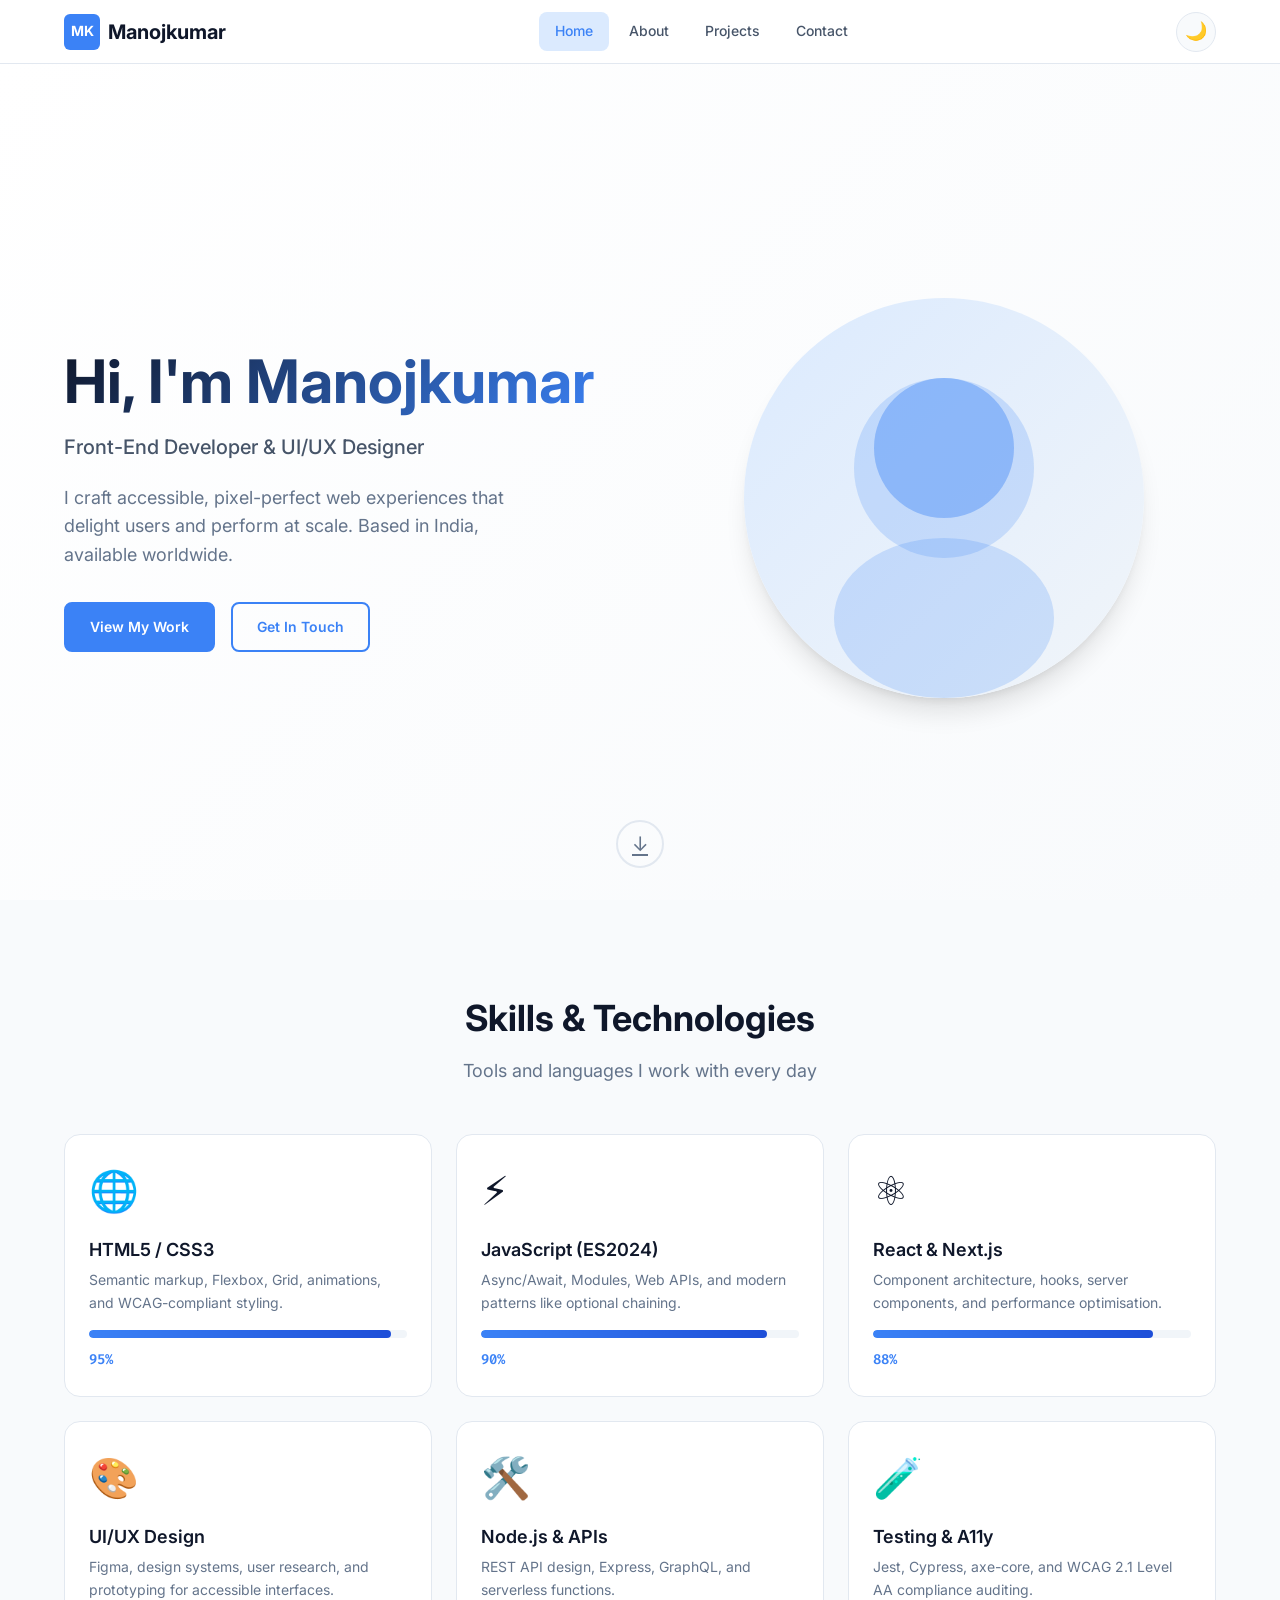
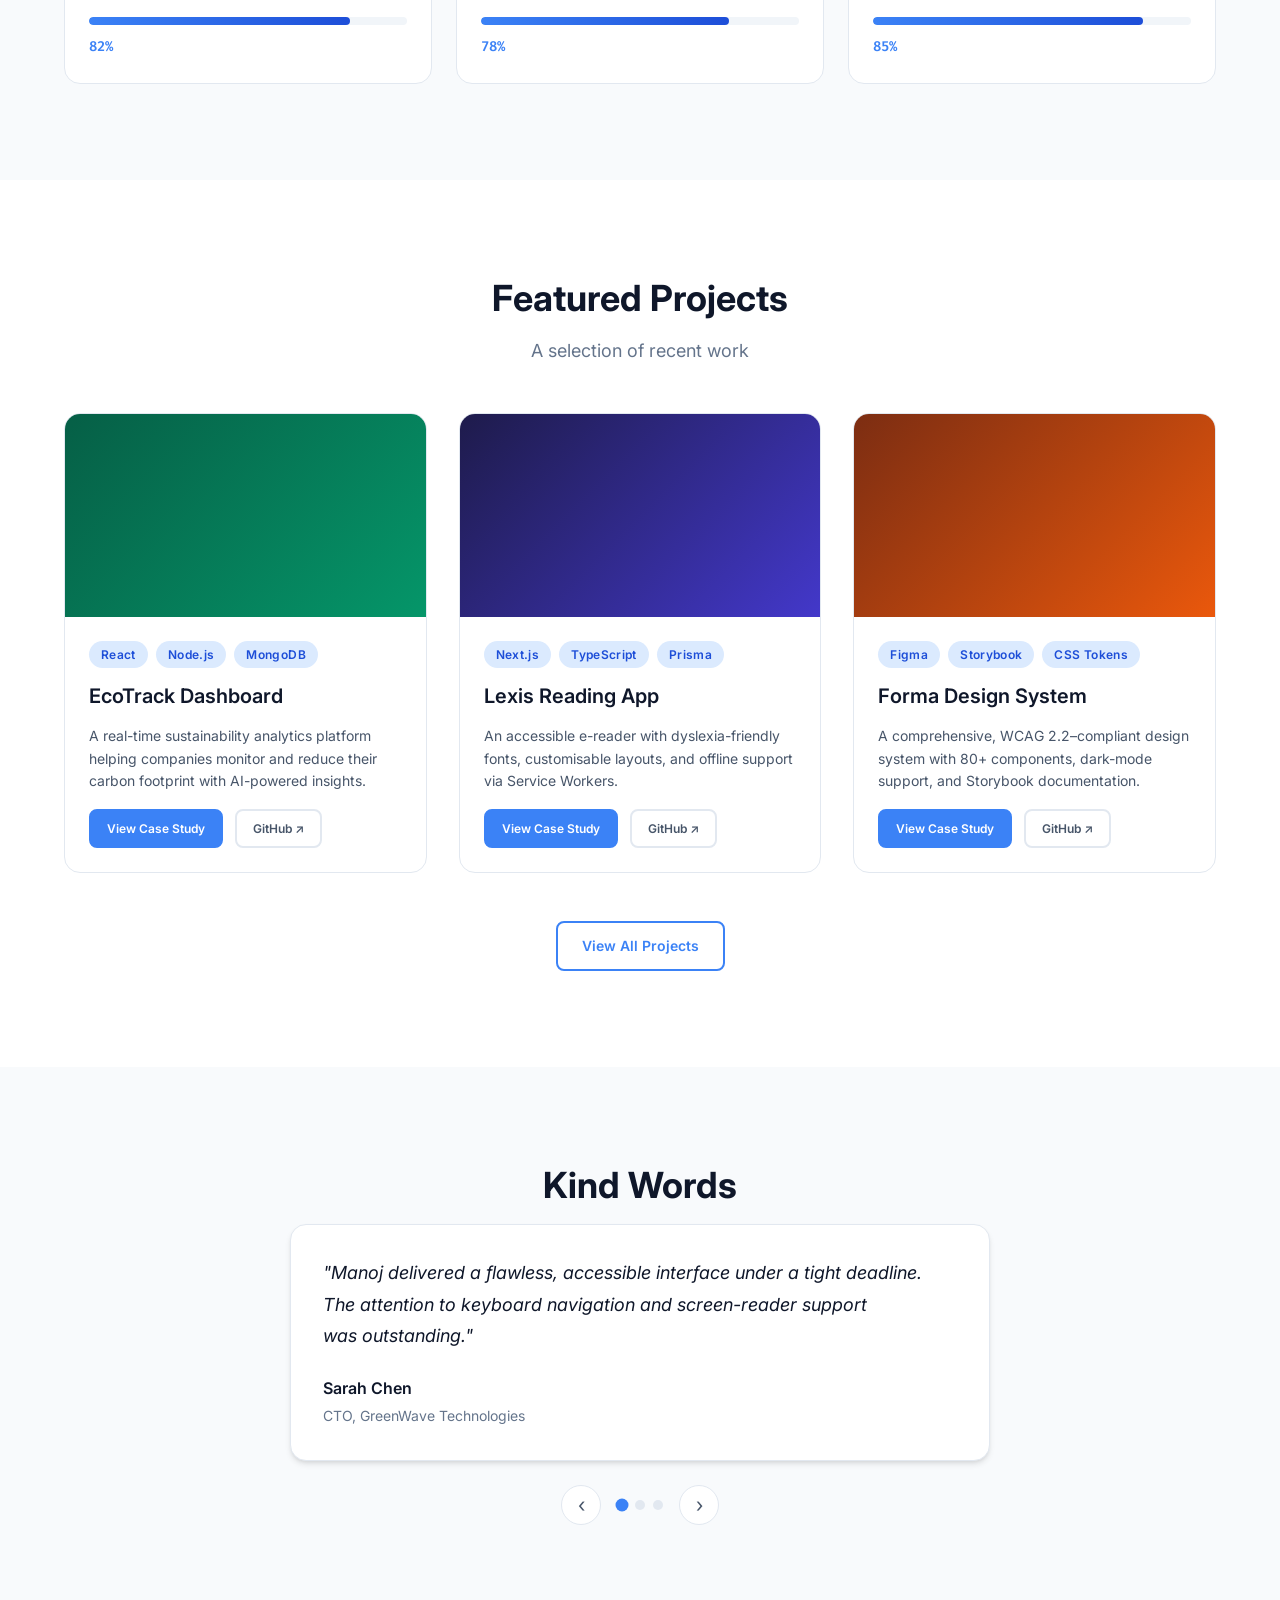
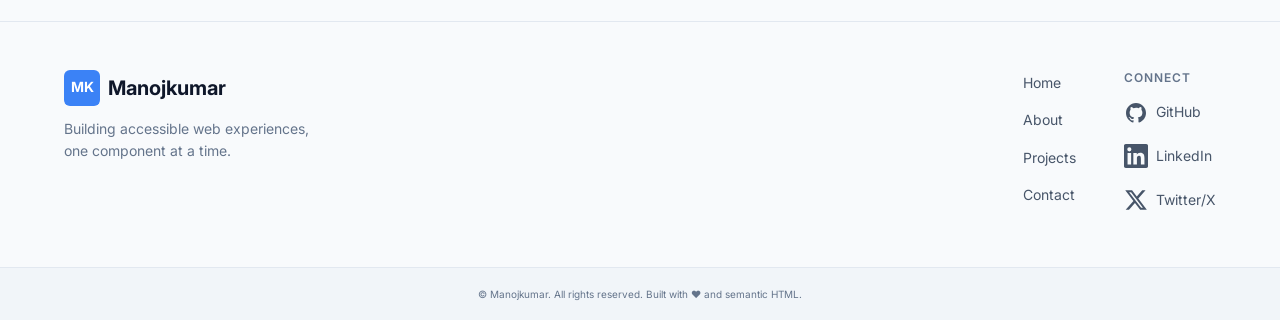
==== commit ecff319a: "Update index.html" ====
--- a/index.html
+++ b/index.html
@@ -45,7 +45,11 @@
   <meta property="og:url" content="[manojkumar.dev](https://manojkumar.dev/)" />
 
   <!-- Canonical URL: prevents duplicate-content SEO issues -->
-  <link rel="canonical" href="[manojkumar.dev](https://manojkumar.dev/)" />
+  <link rel="canonical" href="https://manojkumar.dev/">
+<link rel="preconnect" href="https://fonts.googleapis.com">
+<link rel="preconnect" href="https://fonts.gstatic.com" crossorigin>
+<link href="https://fonts.googleapis.com/css2?family=Inter:wght@400;500;600;700&family=Fira+Code:wght@400;500&display=swap" rel="stylesheet">
+<link rel="stylesheet" href="style.css">
 
   <!-- Favicon: SVG favicons scale perfectly on all DPIs -->
   <link rel="icon" type="image/svg+xml" href="assets/favicon.svg" />
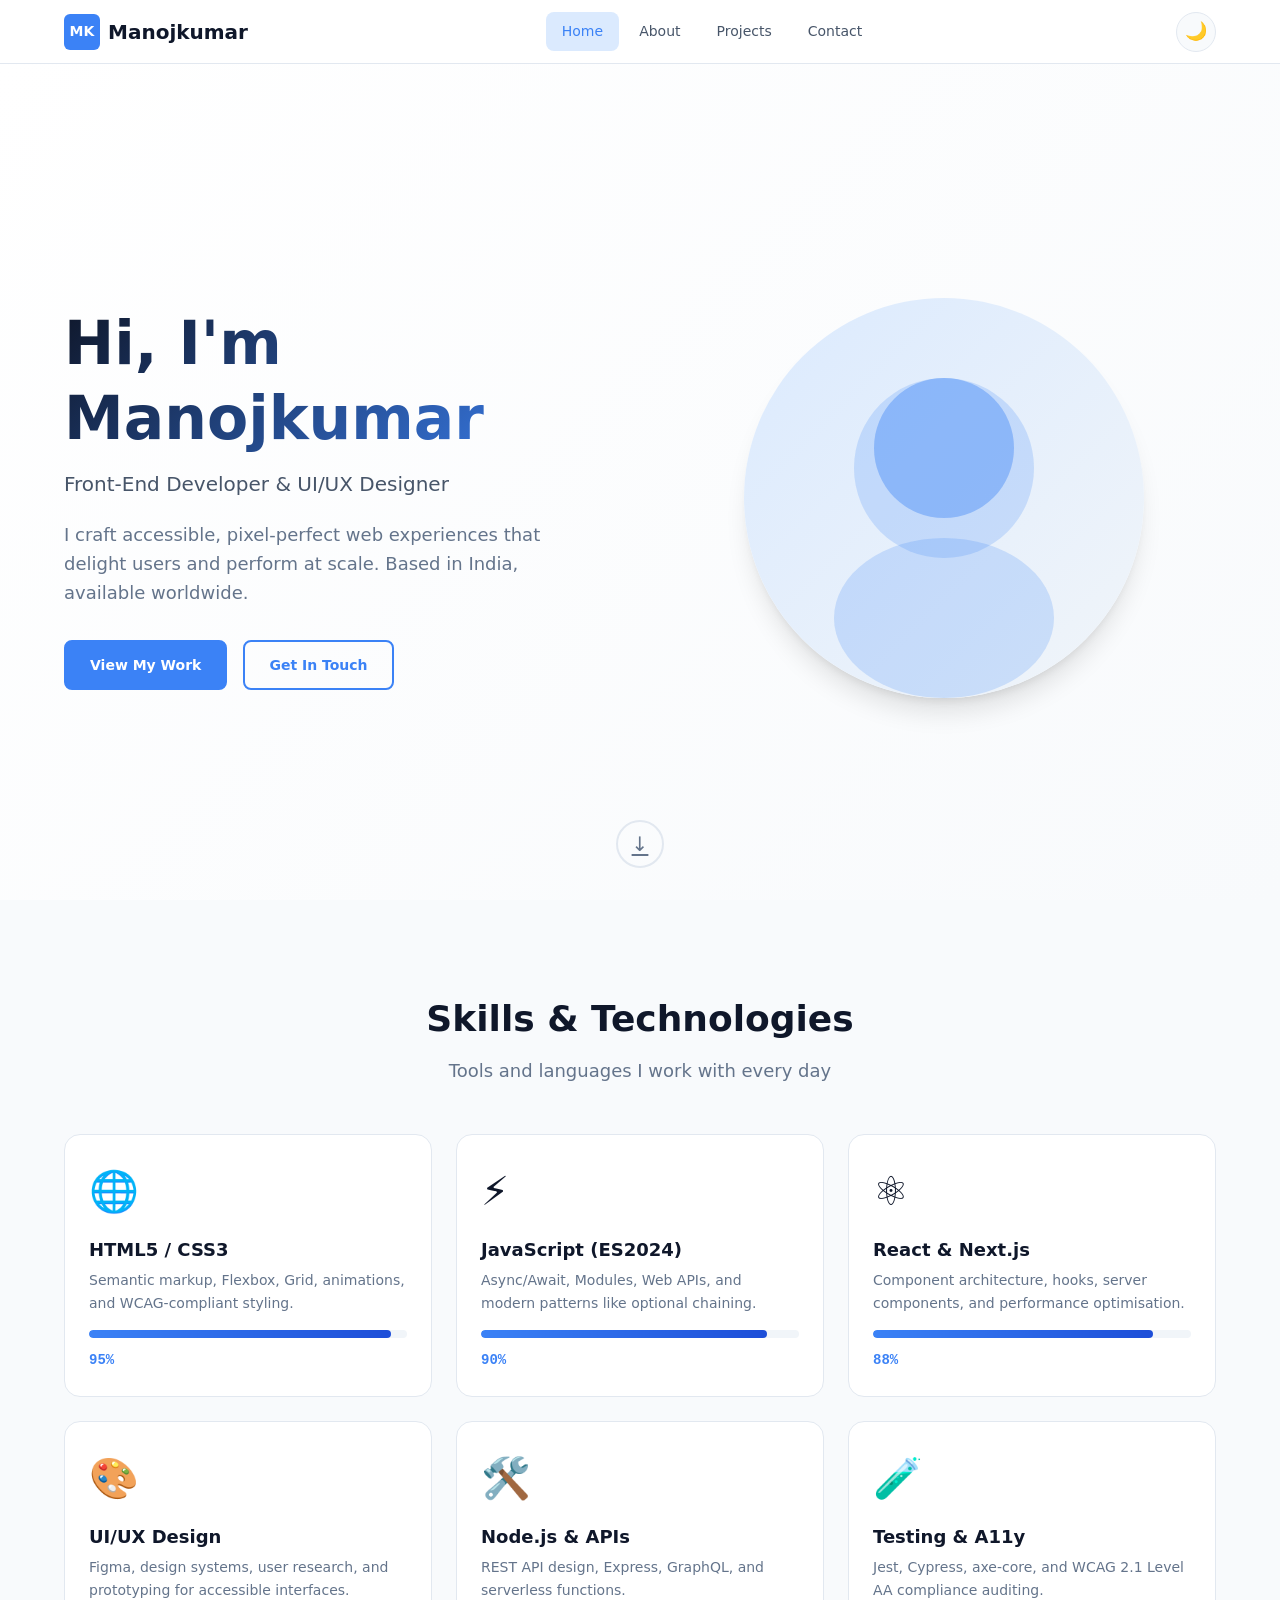
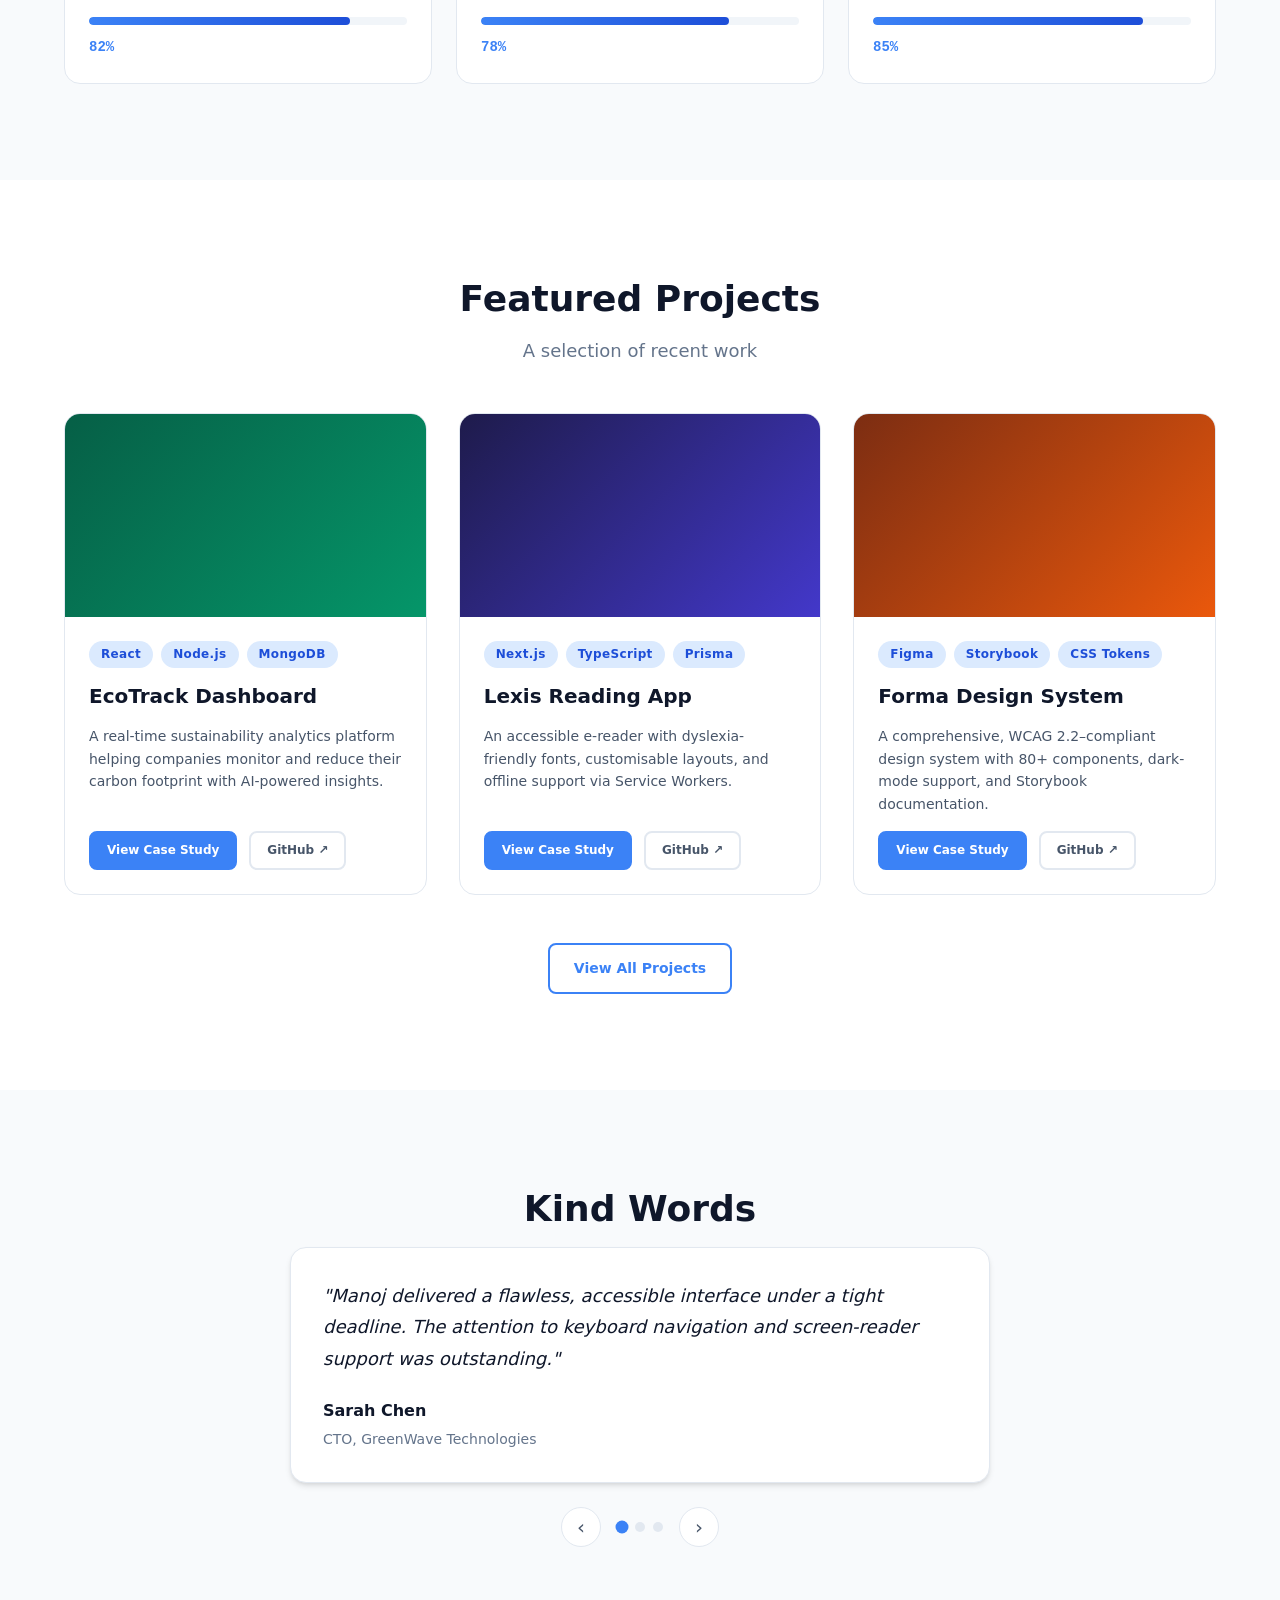
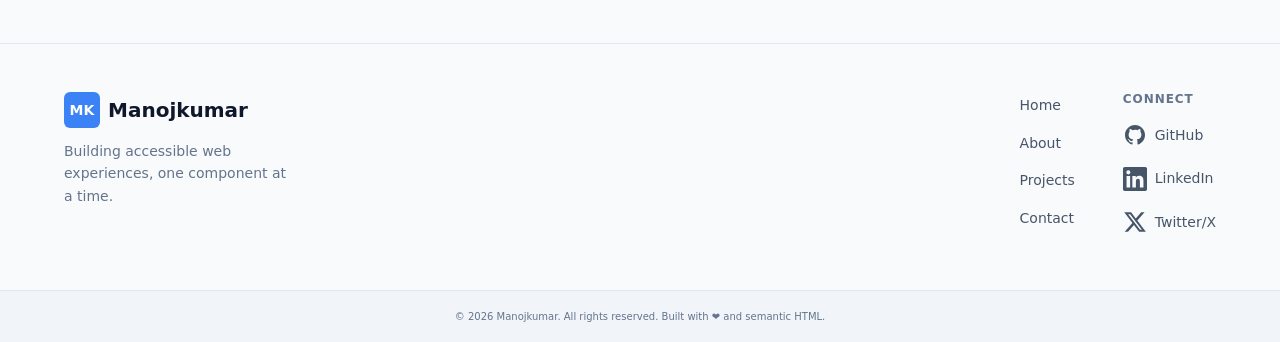
==== commit e73e9cbe: "Add files via upload" ====
--- a/index.html
+++ b/index.html
@@ -1,619 +1,615 @@
-<!DOCTYPE html>
-<html lang="en">
-<!--
-  ROOT ELEMENT
-  lang="en" — declares page language for screen readers and search engines.
-  Required for WCAG 3.1.1 (Language of Page).
--->
-
-<head>
-  <!-- ═══════════════════════════════════════════
-       META & SEO
-       ═══════════════════════════════════════════ -->
-
-  <!-- charset: tells the browser to decode this file as UTF-8 -->
-  <meta charset="UTF-8" />
-
-  <!-- viewport: makes the layout responsive on all screen sizes -->
-  <meta name="viewport" content="width=device-width, initial-scale=1.0" />
-
-  <!-- Primary SEO title — unique per page, 50–60 chars ideal -->
-  <title>Manojkumar | Front-End Developer & Designer</title>
-
-  <!-- meta description: shown in search engine result snippets -->
-  <meta
-    name="description"
-    content="Manojkumar is a front-end developer and UI/UX designer crafting accessible, performant web experiences. View projects, skills, and contact info."
-  />
-
-  <!-- meta keywords: secondary SEO signal -->
-  <meta
-    name="keywords"
-    content="front-end developer, UI designer, portfolio, JavaScript, React, accessibility, web development"
-  />
-
-  <!-- author: identifies the creator of the document -->
-  <meta name="author" content="Manojkumar" />
-
-  <!-- Open Graph: controls how this page appears when shared on social media -->
-  <meta property="og:title" content="Manojkumar | Front-End Developer" />
-  <meta
-    property="og:description"
-    content="Accessible, performant web experiences built with modern HTML, CSS, and JavaScript."
-  />
-  <meta property="og:type" content="website" />
-  <meta property="og:url" content="[manojkumar.dev](https://manojkumar.dev/)" />
-
-  <!-- Canonical URL: prevents duplicate-content SEO issues -->
-  <link rel="canonical" href="https://manojkumar.dev/">
-<link rel="preconnect" href="https://fonts.googleapis.com">
-<link rel="preconnect" href="https://fonts.gstatic.com" crossorigin>
-<link href="https://fonts.googleapis.com/css2?family=Inter:wght@400;500;600;700&family=Fira+Code:wght@400;500&display=swap" rel="stylesheet">
-<link rel="stylesheet" href="style.css">
-
-  <!-- Favicon: SVG favicons scale perfectly on all DPIs -->
-  <link rel="icon" type="image/svg+xml" href="assets/favicon.svg" />
-
-  <!-- Preconnect: speeds up Google Fonts fetch -->
-  <link rel="preconnect" href="[fonts.googleapis.com](https://fonts.googleapis.com)" />
-  <link rel="preconnect" href="[fonts.gstatic.com](https://fonts.gstatic.com)" crossorigin />
-  <link
-    href="[fonts.googleapis.com](https://fonts.googleapis.com/css2?family=Inter:wght@400;500;600;700&family=Fira+Code:wght@400;500&display=swap)"
-    rel="stylesheet"
-  />
-
-  <!-- Main stylesheet -->
-  <link rel="stylesheet" href="style.css" />
-</head>
-
-<body>
-
-  <!-- ═══════════════════════════════════════════
-       SKIP NAVIGATION LINK
-       Allows keyboard/screen-reader users to jump
-       past the repeated nav directly to content.
-       WCAG 2.4.1 — Bypass Blocks.
-       ═══════════════════════════════════════════ -->
-  <a href="#main-content" class="skip-link">Skip to main content</a>
-
-  <!-- ═══════════════════════════════════════════
-       <header>
-       Landmark region containing the site's primary
-       branding and navigation. Screen readers expose
-       this as the "banner" landmark.
-       ═══════════════════════════════════════════ -->
-  <header class="site-header" role="banner">
-    <div class="container header-inner">
-
-      <!-- Logo / site identity -->
-      <a href="index.html" class="logo" aria-label="Manojkumar — home">
-        <span aria-hidden="true">MK</span>
-        <span class="logo-text">Manojkumar</span>
-      </a>
-
-      <!-- ═══════════════════════════════════════
-           <nav>
-           Primary navigation landmark.
-           aria-label distinguishes this nav from
-           any other <nav> elements on the page.
-           ═══════════════════════════════════════ -->
-      <nav class="primary-nav" aria-label="Primary navigation">
-
-        <!-- Hamburger button — visible on mobile only -->
-        <button
-          class="nav-toggle"
-          aria-expanded="false"
-          aria-controls="nav-menu"
-          aria-label="Open navigation menu"
-        >
-          <!-- Three decorative bars rendered via CSS; hidden from AT -->
-          <span class="hamburger-bar" aria-hidden="true"></span>
-          <span class="hamburger-bar" aria-hidden="true"></span>
-          <span class="hamburger-bar" aria-hidden="true"></span>
-        </button>
-
-        <!-- Navigation list -->
-        <ul id="nav-menu" class="nav-list" role="list">
-          <!-- aria-current="page" marks the active link for screen readers -->
-          <li><a href="index.html"    class="nav-link active" aria-current="page">Home</a></li>
-          <li><a href="about.html"    class="nav-link">About</a></li>
-          <li><a href="projects.html" class="nav-link">Projects</a></li>
-          <li><a href="contact.html"  class="nav-link">Contact</a></li>
-        </ul>
-      </nav>
-
-      <!-- Dark-mode toggle -->
-      <button
-        class="theme-toggle"
-        id="theme-toggle"
-        aria-label="Switch to dark mode"
-        aria-pressed="false"
-      >
-        <!-- Sun/moon icons rendered via CSS pseudo-elements -->
-        <span class="theme-icon" aria-hidden="true">🌙</span>
-      </button>
-
-    </div><!-- /.container -->
-  </header>
-
-  <!-- ═══════════════════════════════════════════
-       <main>
-       The primary content of the document.
-       Only ONE <main> per page. Landmark role
-       "main" — screen readers can jump here directly.
-       id="main-content" is the skip-link target.
-       ═══════════════════════════════════════════ -->
-  <main id="main-content" tabindex="-1">
-
-    <!-- ─────────────────────────────────────────
-         HERO SECTION
-         <section> groups thematically related content.
-         aria-labelledby ties the section to its heading
-         so screen readers announce "Hero, region" with
-         the heading text as the label.
-         ───────────────────────────────────────── -->
-    <section class="hero" aria-labelledby="hero-heading">
-      <div class="container hero-inner">
-
-        <div class="hero-text">
-          <!-- H1: one per page, the most important heading -->
-          <h1 id="hero-heading" class="hero-title">
-            Hi, I'm <span class="highlight">Manojkumar</span>
-          </h1>
-
-          <!-- H2 subordinate to H1 — describes role/speciality -->
-          <h2 class="hero-subtitle">Front-End Developer &amp; UI/UX Designer</h2>
-
-          <p class="hero-description">
-            I craft accessible, pixel-perfect web experiences that delight users
-            and perform at scale. Based in India, available worldwide. 
-          </p>
-
-          <!-- CTA buttons -->
-          <div class="hero-actions">
-            <a href="projects.html" class="btn btn-primary">View My Work</a>
-            <a href="contact.html"  class="btn btn-outline">Get In Touch</a>
-          </div>
-        </div>
-
-        <!-- Decorative illustration — alt="" because it adds no information -->
-        <div class="hero-image" aria-hidden="true">
-          <div class="avatar-placeholder" role="img" aria-label="Illustrated portrait of Manojkumar">
-            <!-- SVG Avatar placeholder -->
-            <svg viewBox="0 0 200 200" xmlns="[w3.org](http://www.w3.org/2000/svg)" aria-hidden="true" focusable="false">
-              <circle cx="100" cy="85"  r="45" fill="var(--accent)" opacity="0.2"/>
-              <circle cx="100" cy="75"  r="35" fill="var(--accent)" opacity="0.4"/>
-              <ellipse cx="100" cy="160" rx="55" ry="40" fill="var(--accent)" opacity="0.2"/>
-            </svg>
-          </div>
-        </div>
-
-      </div><!-- /.hero-inner -->
-
-      <!-- Scroll-down indicator -->
-      <a href="#skills" class="scroll-down" aria-label="Scroll down to Skills section">
-        <span aria-hidden="true">↓</span>
-      </a>
-    </section><!-- /.hero -->
-
-    <!-- ─────────────────────────────────────────
-         SKILLS SECTION
-         ───────────────────────────────────────── -->
-    <section class="skills-section" id="skills" aria-labelledby="skills-heading">
-      <div class="container">
-
-        <h2 id="skills-heading" class="section-title">Skills &amp; Technologies</h2>
-        <p class="section-subtitle">Tools and languages I work with every day</p>
-
-        <!-- Skills grid — uses <article> for each self-contained skill card -->
-        <div class="skills-grid" role="list">
-
-          <article class="skill-card" role="listitem">
-            <div class="skill-icon" aria-hidden="true">🌐</div>
-            <h3 class="skill-name">HTML5 / CSS3</h3>
-            <p class="skill-desc">Semantic markup, Flexbox, Grid, animations, and WCAG-compliant styling.</p>
-            <!-- Progress bar with accessible label and value -->
-            <div
-              class="skill-bar"
-              role="progressbar"
-              aria-valuenow="95"
-              aria-valuemin="0"
-              aria-valuemax="100"
-              aria-label="HTML5/CSS3 proficiency: 95%"
-            >
-              <div class="skill-fill" style="--skill-pct: 95%"></div>
-            </div>
-            <span class="skill-pct">95%</span>
-          </article>
-
-          <article class="skill-card" role="listitem">
-            <div class="skill-icon" aria-hidden="true">⚡</div>
-            <h3 class="skill-name">JavaScript (ES2024)</h3>
-            <p class="skill-desc">Async/Await, Modules, Web APIs, and modern patterns like optional chaining.</p>
-            <div
-              class="skill-bar"
-              role="progressbar"
-              aria-valuenow="90"
-              aria-valuemin="0"
-              aria-valuemax="100"
-              aria-label="JavaScript proficiency: 90%"
-            >
-              <div class="skill-fill" style="--skill-pct: 90%"></div>
-            </div>
-            <span class="skill-pct">90%</span>
-          </article>
-
-          <article class="skill-card" role="listitem">
-            <div class="skill-icon" aria-hidden="true">⚛️</div>
-            <h3 class="skill-name">React &amp; Next.js</h3>
-            <p class="skill-desc">Component architecture, hooks, server components, and performance optimisation.</p>
-            <div
-              class="skill-bar"
-              role="progressbar"
-              aria-valuenow="88"
-              aria-valuemin="0"
-              aria-valuemax="100"
-              aria-label="React and Next.js proficiency: 88%"
-            >
-              <div class="skill-fill" style="--skill-pct: 88%"></div>
-            </div>
-            <span class="skill-pct">88%</span>
-          </article>
-
-          <article class="skill-card" role="listitem">
-            <div class="skill-icon" aria-hidden="true">🎨</div>
-            <h3 class="skill-name">UI/UX Design</h3>
-            <p class="skill-desc">Figma, design systems, user research, and prototyping for accessible interfaces.</p>
-            <div
-              class="skill-bar"
-              role="progressbar"
-              aria-valuenow="82"
-              aria-valuemin="0"
-              aria-valuemax="100"
-              aria-label="UI/UX Design proficiency: 82%"
-            >
-              <div class="skill-fill" style="--skill-pct: 82%"></div>
-            </div>
-            <span class="skill-pct">82%</span>
-          </article>
-
-          <article class="skill-card" role="listitem">
-            <div class="skill-icon" aria-hidden="true">🛠️</div>
-            <h3 class="skill-name">Node.js &amp; APIs</h3>
-            <p class="skill-desc">REST API design, Express, GraphQL, and serverless functions.</p>
-            <div
-              class="skill-bar"
-              role="progressbar"
-              aria-valuenow="78"
-              aria-valuemin="0"
-              aria-valuemax="100"
-              aria-label="Node.js and APIs proficiency: 78%"
-            >
-              <div class="skill-fill" style="--skill-pct: 78%"></div>
-            </div>
-            <span class="skill-pct">78%</span>
-          </article>
-
-          <article class="skill-card" role="listitem">
-            <div class="skill-icon" aria-hidden="true">🧪</div>
-            <h3 class="skill-name">Testing &amp; A11y</h3>
-            <p class="skill-desc">Jest, Cypress, axe-core, and WCAG 2.1 Level AA compliance auditing.</p>
-            <div
-              class="skill-bar"
-              role="progressbar"
-              aria-valuenow="85"
-              aria-valuemin="0"
-              aria-valuemax="100"
-              aria-label="Testing and Accessibility proficiency: 85%"
-            >
-              <div class="skill-fill" style="--skill-pct: 85%"></div>
-            </div>
-            <span class="skill-pct">85%</span>
-          </article>
-
-        </div><!-- /.skills-grid -->
-      </div><!-- /.container -->
-    </section><!-- /.skills-section -->
-
-    <!-- ─────────────────────────────────────────
-         FEATURED PROJECTS (teaser on home page)
-         ───────────────────────────────────────── -->
-    <section class="featured-projects" aria-labelledby="fp-heading">
-      <div class="container">
-
-        <h2 id="fp-heading" class="section-title">Featured Projects</h2>
-        <p class="section-subtitle">A selection of recent work</p>
-
-        <div class="projects-grid">
-
-          <!-- <article> — self-contained project card -->
-          <article class="project-card" aria-labelledby="proj1-title">
-            <div class="project-image">
-              <!-- role="img" + aria-label for CSS/SVG background images -->
-              <div
-                class="project-img-placeholder proj-img-1"
-                role="img"
-                aria-label="Screenshot of EcoTrack dashboard showing a green analytics interface"
-              ></div>
-            </div>
-            <div class="project-body">
-              <div class="project-tags" aria-label="Technologies used">
-                <span class="tag">React</span>
-                <span class="tag">Node.js</span>
-                <span class="tag">MongoDB</span>
-              </div>
-              <h3 id="proj1-title" class="project-title">EcoTrack Dashboard</h3>
-              <p class="project-desc">
-                A real-time sustainability analytics platform helping companies
-                monitor and reduce their carbon footprint with AI-powered insights.
-              </p>
-              <div class="project-links">
-                <a
-                  href="projects.html#ecotrack"
-                  class="btn btn-sm btn-primary"
-                  aria-label="View EcoTrack Dashboard case study"
-                >View Case Study</a>
-                <a
-                  href="[github.com](https://github.com/alexmorgan/ecotrack)"
-                  class="btn btn-sm btn-ghost"
-                  aria-label="EcoTrack on GitHub (opens in new tab)"
-                  target="_blank"
-                  rel="noopener noreferrer"
-                >GitHub ↗</a>
-              </div>
-            </div>
-          </article>
-
-          <article class="project-card" aria-labelledby="proj2-title">
-            <div class="project-image">
-              <div
-                class="project-img-placeholder proj-img-2"
-                role="img"
-                aria-label="Screenshot of Lexis reading app with clean white typography on dark background"
-              ></div>
-            </div>
-            <div class="project-body">
-              <div class="project-tags" aria-label="Technologies used">
-                <span class="tag">Next.js</span>
-                <span class="tag">TypeScript</span>
-                <span class="tag">Prisma</span>
-              </div>
-              <h3 id="proj2-title" class="project-title">Lexis Reading App</h3>
-              <p class="project-desc">
-                An accessible e-reader with dyslexia-friendly fonts, customisable
-                layouts, and offline support via Service Workers.
-              </p>
-              <div class="project-links">
-                <a
-                  href="projects.html#lexis"
-                  class="btn btn-sm btn-primary"
-                  aria-label="View Lexis Reading App case study"
-                >View Case Study</a>
-                <a
-                  href="[github.com](https://github.com/alexmorgan/lexis)"
-                  class="btn btn-sm btn-ghost"
-                  aria-label="Lexis on GitHub (opens in new tab)"
-                  target="_blank"
-                  rel="noopener noreferrer"
-                >GitHub ↗</a>
-              </div>
-            </div>
-          </article>
-
-          <article class="project-card" aria-labelledby="proj3-title">
-            <div class="project-image">
-              <div
-                class="project-img-placeholder proj-img-3"
-                role="img"
-                aria-label="Screenshot of Forma design system documentation page"
-              ></div>
-            </div>
-            <div class="project-body">
-              <div class="project-tags" aria-label="Technologies used">
-                <span class="tag">Figma</span>
-                <span class="tag">Storybook</span>
-                <span class="tag">CSS Tokens</span>
-              </div>
-              <h3 id="proj3-title" class="project-title">Forma Design System</h3>
-              <p class="project-desc">
-                A comprehensive, WCAG 2.2–compliant design system with 80+ components,
-                dark-mode support, and Storybook documentation.
-              </p>
-              <div class="project-links">
-                <a
-                  href="projects.html#forma"
-                  class="btn btn-sm btn-primary"
-                  aria-label="View Forma Design System case study"
-                >View Case Study</a>
-                <a
-                  href="[github.com](https://github.com/alexmorgan/forma)"
-                  class="btn btn-sm btn-ghost"
-                  aria-label="Forma on GitHub (opens in new tab)"
-                  target="_blank"
-                  rel="noopener noreferrer"
-                >GitHub ↗</a>
-              </div>
-            </div>
-          </article>
-
-        </div><!-- /.projects-grid -->
-
-        <div class="view-all-wrap">
-          <a href="projects.html" class="btn btn-outline">View All Projects</a>
-        </div>
-
-      </div><!-- /.container -->
-    </section><!-- /.featured-projects -->
-
-    <!-- ─────────────────────────────────────────
-         TESTIMONIALS / ASIDE
-         <aside> — content tangentially related to
-         the main content; treated as "complementary"
-         landmark by screen readers.
-         ───────────────────────────────────────── -->
-    <aside class="testimonials" aria-labelledby="testimonials-heading">
-      <div class="container">
-
-        <h2 id="testimonials-heading" class="section-title">Kind Words</h2>
-
-        <!-- Carousel wrapper with ARIA live region -->
-        <div
-          class="testimonial-slider"
-          aria-roledescription="carousel"
-          aria-label="Client testimonials"
-        >
-          <div class="testimonial-track" aria-live="polite" aria-atomic="false">
-
-            <blockquote class="testimonial-card active" aria-label="Testimonial from Sarah Chen">
-              <p class="testimonial-text">
-                "Manoj delivered a flawless, accessible interface under a tight deadline.
-                The attention to keyboard navigation and screen-reader support was outstanding."
-              </p>
-              <footer class="testimonial-author">
-                <cite>Sarah Chen</cite>
-                <span class="testimonial-role">CTO, GreenWave Technologies</span>
-              </footer>
-            </blockquote>
-
-            <blockquote class="testimonial-card" aria-label="Testimonial from Marcus Obi">
-              <p class="testimonial-text">
-                "Working with Manoj transformed our product. The design system reduced
-                our front-end build time by 40% and eliminated our accessibility debt."
-              </p>
-              <footer class="testimonial-author">
-                <cite>Marcus Obi</cite>
-                <span class="testimonial-role">Product Lead, Nexlify</span>
-              </footer>
-            </blockquote>
-
-            <blockquote class="testimonial-card" aria-label="Testimonial from Priya Nair">
-              <p class="testimonial-text">
-                "Manoj's code is clean, well-documented, and genuinely a pleasure
-                to maintain. Exactly the engineer every team needs."
-              </p>
-              <footer class="testimonial-author">
-                <cite>Priya Nair</cite>
-                <span class="testimonial-role">Engineering Manager, Loopline</span>
-              </footer>
-            </blockquote>
-
-          </div><!-- /.testimonial-track -->
-
-          <!-- Slider controls -->
-          <div class="slider-controls" role="group" aria-label="Carousel controls">
-            <button class="slider-btn" id="prev-btn" aria-label="Previous testimonial">‹</button>
-
-            <!-- Dot indicators -->
-            <div class="slider-dots" role="tablist" aria-label="Select testimonial">
-              <button role="tab" class="dot active" aria-selected="true"  aria-label="Testimonial 1" data-index="0"></button>
-              <button role="tab" class="dot"        aria-selected="false" aria-label="Testimonial 2" data-index="1"></button>
-              <button role="tab" class="dot"        aria-selected="false" aria-label="Testimonial 3" data-index="2"></button>
-            </div>
-
-            <button class="slider-btn" id="next-btn" aria-label="Next testimonial">›</button>
-          </div>
-
-        </div><!-- /.testimonial-slider -->
-      </div><!-- /.container -->
-    </aside><!-- /.testimonials -->
-
-  </main>
-
-  <!-- ═══════════════════════════════════════════
-       <footer>
-       Site-wide footer. role="contentinfo" is the
-       implicit ARIA role — identifies this as the
-       footer landmark to screen readers.
-       ═══════════════════════════════════════════ -->
-  <footer class="site-footer" role="contentinfo">
-    <div class="container footer-inner">
-
-      <!-- Footer brand -->
-      <div class="footer-brand">
-        <a href="index.html" class="logo" aria-label="Manojkumar — home">
-          <span aria-hidden="true">MK</span>
-          <span class="logo-text">Manojkumar</span>
-        </a>
-        <p class="footer-tagline">Building accessible web experiences, one component at a time.</p>
-      </div>
-
-      <!-- Footer navigation -->
-      <nav class="footer-nav" aria-label="Footer navigation">
-        <ul role="list">
-          <li><a href="index.html">Home</a></li>
-          <li><a href="about.html">About</a></li>
-          <li><a href="projects.html">Projects</a></li>
-          <li><a href="contact.html">Contact</a></li>
-        </ul>
-      </nav>
-
-      <!-- Social media links -->
-      <div class="footer-social">
-        <h3 class="footer-section-title">Connect</h3>
-        <ul role="list" class="social-list">
-          <li>
-            <a
-              href="[github.com](https://github.com/alexmorgan)"
-              class="social-link"
-              aria-label="Manojkumar on GitHub (opens in new tab)"
-              target="_blank"
-              rel="noopener noreferrer"
-            >
-              <!-- Inline SVG icon — title provides accessible name -->
-              <svg aria-hidden="true" focusable="false" viewBox="0 0 24 24" width="24" height="24">
-                <path fill="currentColor" d="M12 2C6.477 2 2 6.477 2 12c0 4.42 2.865 8.166 6.839 9.489.5.092.682-.217.682-.482 0-.237-.008-.866-.013-1.7-2.782.603-3.369-1.34-3.369-1.34-.454-1.155-1.11-1.463-1.11-1.463-.908-.62.069-.608.069-.608 1.003.07 1.531 1.03 1.531 1.03.892 1.529 2.341 1.087 2.91.832.092-.647.35-1.088.636-1.338-2.22-.253-4.555-1.11-4.555-4.943 0-1.091.39-1.984 1.029-2.683-.103-.253-.446-1.27.098-2.647 0 0 .84-.269 2.75 1.025A9.578 9.578 0 0112 6.836c.85.004 1.705.115 2.504.337 1.909-1.294 2.747-1.025 2.747-1.025.546 1.377.202 2.394.1 2.647.64.699 1.028 1.592 1.028 2.683 0 3.842-2.339 4.687-4.566 4.935.359.309.678.919.678 1.852 0 1.336-.012 2.415-.012 2.743 0 .267.18.578.688.48C19.138 20.163 22 16.418 22 12c0-5.523-4.477-10-10-10z"/>
-              </svg>
-              GitHub
-            </a>
-          </li>
-          <li>
-            <a
-              href="[linkedin.com](https://linkedin.com/in/alexmorgan)"
-              class="social-link"
-              aria-label="Manojkumar on LinkedIn (opens in new tab)"
-              target="_blank"
-              rel="noopener noreferrer"
-            >
-              <svg aria-hidden="true" focusable="false" viewBox="0 0 24 24" width="24" height="24">
-                <path fill="currentColor" d="M20.447 20.452h-3.554v-5.569c0-1.328-.027-3.037-1.852-3.037-1.853 0-2.136 1.445-2.136 2.939v5.667H9.351V9h3.414v1.561h.046c.477-.9 1.637-1.85 3.37-1.85 3.601 0 4.267 2.37 4.267 5.455v6.286zM5.337 7.433a2.062 2.062 0 01-2.063-2.065 2.064 2.064 0 112.063 2.065zm1.782 13.019H3.555V9h3.564v11.452zM22.225 0H1.771C.792 0 0 .774 0 1.729v20.542C0 23.227.792 24 1.771 24h20.451C23.2 24 24 23.227 24 22.271V1.729C24 .774 23.2 0 22.222 0h.003z"/>
-              </svg>
-              LinkedIn
-            </a>
-          </li>
-          <li>
-            <a
-              href="[twitter.com](https://twitter.com/alexmorgan_dev)"
-              class="social-link"
-              aria-label="Manojkumar on Twitter/X (opens in new tab)"
-              target="_blank"
-              rel="noopener noreferrer"
-            >
-              <svg aria-hidden="true" focusable="false" viewBox="0 0 24 24" width="24" height="24">
-                <path fill="currentColor" d="M18.244 2.25h3.308l-7.227 8.26 8.502 11.24H16.17l-5.214-6.817L4.99 21.75H1.68l7.73-8.835L1.254 2.25H8.08l4.713 6.231zm-1.161 17.52h1.833L7.084 4.126H5.117z"/>
-              </svg>
-              Twitter/X
-            </a>
-          </li>
-        </ul>
-      </div>
-
-    </div><!-- /.footer-inner -->
-
-    <!-- Copyright bar -->
-    <div class="footer-bottom">
-      <div class="container">
-        <p>
-          <small>
-            &copy; <span id="current-year"></span> Manojkumar. All rights reserved.
-            Built with ❤️ and semantic HTML.
-          </small>
-        </p>
-      </div>
-    </div>
-
-  </footer>
-
-  <!-- Main JavaScript — deferred so it never blocks rendering -->
-  <script src="js/script.js" defer></script>
-</body>
-</html>
+<!DOCTYPE html>
+<html lang="en">
+<!--
+  ROOT ELEMENT
+  lang="en" — declares page language for screen readers and search engines.
+  Required for WCAG 3.1.1 (Language of Page).
+-->
+
+<head>
+  <!-- ═══════════════════════════════════════════
+       META & SEO
+       ═══════════════════════════════════════════ -->
+
+  <!-- charset: tells the browser to decode this file as UTF-8 -->
+  <meta charset="UTF-8" />
+
+  <!-- viewport: makes the layout responsive on all screen sizes -->
+  <meta name="viewport" content="width=device-width, initial-scale=1.0" />
+
+  <!-- Primary SEO title — unique per page, 50–60 chars ideal -->
+  <title>Manojkumar | Front-End Developer & Designer</title>
+
+  <!-- meta description: shown in search engine result snippets -->
+  <meta
+    name="description"
+    content="Manojkumar is a front-end developer and UI/UX designer crafting accessible, performant web experiences. View projects, skills, and contact info."
+  />
+
+  <!-- meta keywords: secondary SEO signal -->
+  <meta
+    name="keywords"
+    content="front-end developer, UI designer, portfolio, JavaScript, React, accessibility, web development"
+  />
+
+  <!-- author: identifies the creator of the document -->
+  <meta name="author" content="Manojkumar" />
+
+  <!-- Open Graph: controls how this page appears when shared on social media -->
+  <meta property="og:title" content="Manojkumar | Front-End Developer" />
+  <meta
+    property="og:description"
+    content="Accessible, performant web experiences built with modern HTML, CSS, and JavaScript."
+  />
+  <meta property="og:type" content="website" />
+  <meta property="og:url" content="[alexmorgan.dev](https://alexmorgan.dev/)" />
+
+  <!-- Canonical URL: prevents duplicate-content SEO issues -->
+  <link rel="canonical" href="[alexmorgan.dev](https://alexmorgan.dev/)" />
+
+  <!-- Favicon: SVG favicons scale perfectly on all DPIs -->
+  <link rel="icon" type="image/svg+xml" href="assets/favicon.svg" />
+
+  <!-- Preconnect: speeds up Google Fonts fetch -->
+  <link rel="preconnect" href="[fonts.googleapis.com](https://fonts.googleapis.com)" />
+  <link rel="preconnect" href="[fonts.gstatic.com](https://fonts.gstatic.com)" crossorigin />
+  <link
+    href="[fonts.googleapis.com](https://fonts.googleapis.com/css2?family=Inter:wght@400;500;600;700&family=Fira+Code:wght@400;500&display=swap)"
+    rel="stylesheet"
+  />
+
+  <!-- Main stylesheet -->
+  <link rel="stylesheet" href="css/style.css" />
+</head>
+
+<body>
+
+  <!-- ═══════════════════════════════════════════
+       SKIP NAVIGATION LINK
+       Allows keyboard/screen-reader users to jump
+       past the repeated nav directly to content.
+       WCAG 2.4.1 — Bypass Blocks.
+       ═══════════════════════════════════════════ -->
+  <a href="#main-content" class="skip-link">Skip to main content</a>
+
+  <!-- ═══════════════════════════════════════════
+       <header>
+       Landmark region containing the site's primary
+       branding and navigation. Screen readers expose
+       this as the "banner" landmark.
+       ═══════════════════════════════════════════ -->
+  <header class="site-header" role="banner">
+    <div class="container header-inner">
+
+      <!-- Logo / site identity -->
+      <a href="index.html" class="logo" aria-label="Manojkumar — home">
+        <span aria-hidden="true">MK</span>
+        <span class="logo-text">Manojkumar</span>
+      </a>
+
+      <!-- ═══════════════════════════════════════
+           <nav>
+           Primary navigation landmark.
+           aria-label distinguishes this nav from
+           any other <nav> elements on the page.
+           ═══════════════════════════════════════ -->
+      <nav class="primary-nav" aria-label="Primary navigation">
+
+        <!-- Hamburger button — visible on mobile only -->
+        <button
+          class="nav-toggle"
+          aria-expanded="false"
+          aria-controls="nav-menu"
+          aria-label="Open navigation menu"
+        >
+          <!-- Three decorative bars rendered via CSS; hidden from AT -->
+          <span class="hamburger-bar" aria-hidden="true"></span>
+          <span class="hamburger-bar" aria-hidden="true"></span>
+          <span class="hamburger-bar" aria-hidden="true"></span>
+        </button>
+
+        <!-- Navigation list -->
+        <ul id="nav-menu" class="nav-list" role="list">
+          <!-- aria-current="page" marks the active link for screen readers -->
+          <li><a href="index.html"    class="nav-link active" aria-current="page">Home</a></li>
+          <li><a href="about.html"    class="nav-link">About</a></li>
+          <li><a href="projects.html" class="nav-link">Projects</a></li>
+          <li><a href="contact.html"  class="nav-link">Contact</a></li>
+        </ul>
+      </nav>
+
+      <!-- Dark-mode toggle -->
+      <button
+        class="theme-toggle"
+        id="theme-toggle"
+        aria-label="Switch to dark mode"
+        aria-pressed="false"
+      >
+        <!-- Sun/moon icons rendered via CSS pseudo-elements -->
+        <span class="theme-icon" aria-hidden="true">🌙</span>
+      </button>
+
+    </div><!-- /.container -->
+  </header>
+
+  <!-- ═══════════════════════════════════════════
+       <main>
+       The primary content of the document.
+       Only ONE <main> per page. Landmark role
+       "main" — screen readers can jump here directly.
+       id="main-content" is the skip-link target.
+       ═══════════════════════════════════════════ -->
+  <main id="main-content" tabindex="-1">
+
+    <!-- ─────────────────────────────────────────
+         HERO SECTION
+         <section> groups thematically related content.
+         aria-labelledby ties the section to its heading
+         so screen readers announce "Hero, region" with
+         the heading text as the label.
+         ───────────────────────────────────────── -->
+    <section class="hero" aria-labelledby="hero-heading">
+      <div class="container hero-inner">
+
+        <div class="hero-text">
+          <!-- H1: one per page, the most important heading -->
+          <h1 id="hero-heading" class="hero-title">
+            Hi, I'm <span class="highlight">Manojkumar</span>
+          </h1>
+
+          <!-- H2 subordinate to H1 — describes role/speciality -->
+          <h2 class="hero-subtitle">Front-End Developer &amp; UI/UX Designer</h2>
+
+          <p class="hero-description">
+            I craft accessible, pixel-perfect web experiences that delight users
+            and perform at scale. Based in India, available worldwide. 
+          </p>
+
+          <!-- CTA buttons -->
+          <div class="hero-actions">
+            <a href="projects.html" class="btn btn-primary">View My Work</a>
+            <a href="contact.html"  class="btn btn-outline">Get In Touch</a>
+          </div>
+        </div>
+
+        <!-- Decorative illustration — alt="" because it adds no information -->
+        <div class="hero-image" aria-hidden="true">
+          <div class="avatar-placeholder" role="img" aria-label="Illustrated portrait of Manojkumar">
+            <!-- SVG Avatar placeholder -->
+            <svg viewBox="0 0 200 200" xmlns="[w3.org](http://www.w3.org/2000/svg)" aria-hidden="true" focusable="false">
+              <circle cx="100" cy="85"  r="45" fill="var(--accent)" opacity="0.2"/>
+              <circle cx="100" cy="75"  r="35" fill="var(--accent)" opacity="0.4"/>
+              <ellipse cx="100" cy="160" rx="55" ry="40" fill="var(--accent)" opacity="0.2"/>
+            </svg>
+          </div>
+        </div>
+
+      </div><!-- /.hero-inner -->
+
+      <!-- Scroll-down indicator -->
+      <a href="#skills" class="scroll-down" aria-label="Scroll down to Skills section">
+        <span aria-hidden="true">↓</span>
+      </a>
+    </section><!-- /.hero -->
+
+    <!-- ─────────────────────────────────────────
+         SKILLS SECTION
+         ───────────────────────────────────────── -->
+    <section class="skills-section" id="skills" aria-labelledby="skills-heading">
+      <div class="container">
+
+        <h2 id="skills-heading" class="section-title">Skills &amp; Technologies</h2>
+        <p class="section-subtitle">Tools and languages I work with every day</p>
+
+        <!-- Skills grid — uses <article> for each self-contained skill card -->
+        <div class="skills-grid" role="list">
+
+          <article class="skill-card" role="listitem">
+            <div class="skill-icon" aria-hidden="true">🌐</div>
+            <h3 class="skill-name">HTML5 / CSS3</h3>
+            <p class="skill-desc">Semantic markup, Flexbox, Grid, animations, and WCAG-compliant styling.</p>
+            <!-- Progress bar with accessible label and value -->
+            <div
+              class="skill-bar"
+              role="progressbar"
+              aria-valuenow="95"
+              aria-valuemin="0"
+              aria-valuemax="100"
+              aria-label="HTML5/CSS3 proficiency: 95%"
+            >
+              <div class="skill-fill" style="--skill-pct: 95%"></div>
+            </div>
+            <span class="skill-pct">95%</span>
+          </article>
+
+          <article class="skill-card" role="listitem">
+            <div class="skill-icon" aria-hidden="true">⚡</div>
+            <h3 class="skill-name">JavaScript (ES2024)</h3>
+            <p class="skill-desc">Async/Await, Modules, Web APIs, and modern patterns like optional chaining.</p>
+            <div
+              class="skill-bar"
+              role="progressbar"
+              aria-valuenow="90"
+              aria-valuemin="0"
+              aria-valuemax="100"
+              aria-label="JavaScript proficiency: 90%"
+            >
+              <div class="skill-fill" style="--skill-pct: 90%"></div>
+            </div>
+            <span class="skill-pct">90%</span>
+          </article>
+
+          <article class="skill-card" role="listitem">
+            <div class="skill-icon" aria-hidden="true">⚛️</div>
+            <h3 class="skill-name">React &amp; Next.js</h3>
+            <p class="skill-desc">Component architecture, hooks, server components, and performance optimisation.</p>
+            <div
+              class="skill-bar"
+              role="progressbar"
+              aria-valuenow="88"
+              aria-valuemin="0"
+              aria-valuemax="100"
+              aria-label="React and Next.js proficiency: 88%"
+            >
+              <div class="skill-fill" style="--skill-pct: 88%"></div>
+            </div>
+            <span class="skill-pct">88%</span>
+          </article>
+
+          <article class="skill-card" role="listitem">
+            <div class="skill-icon" aria-hidden="true">🎨</div>
+            <h3 class="skill-name">UI/UX Design</h3>
+            <p class="skill-desc">Figma, design systems, user research, and prototyping for accessible interfaces.</p>
+            <div
+              class="skill-bar"
+              role="progressbar"
+              aria-valuenow="82"
+              aria-valuemin="0"
+              aria-valuemax="100"
+              aria-label="UI/UX Design proficiency: 82%"
+            >
+              <div class="skill-fill" style="--skill-pct: 82%"></div>
+            </div>
+            <span class="skill-pct">82%</span>
+          </article>
+
+          <article class="skill-card" role="listitem">
+            <div class="skill-icon" aria-hidden="true">🛠️</div>
+            <h3 class="skill-name">Node.js &amp; APIs</h3>
+            <p class="skill-desc">REST API design, Express, GraphQL, and serverless functions.</p>
+            <div
+              class="skill-bar"
+              role="progressbar"
+              aria-valuenow="78"
+              aria-valuemin="0"
+              aria-valuemax="100"
+              aria-label="Node.js and APIs proficiency: 78%"
+            >
+              <div class="skill-fill" style="--skill-pct: 78%"></div>
+            </div>
+            <span class="skill-pct">78%</span>
+          </article>
+
+          <article class="skill-card" role="listitem">
+            <div class="skill-icon" aria-hidden="true">🧪</div>
+            <h3 class="skill-name">Testing &amp; A11y</h3>
+            <p class="skill-desc">Jest, Cypress, axe-core, and WCAG 2.1 Level AA compliance auditing.</p>
+            <div
+              class="skill-bar"
+              role="progressbar"
+              aria-valuenow="85"
+              aria-valuemin="0"
+              aria-valuemax="100"
+              aria-label="Testing and Accessibility proficiency: 85%"
+            >
+              <div class="skill-fill" style="--skill-pct: 85%"></div>
+            </div>
+            <span class="skill-pct">85%</span>
+          </article>
+
+        </div><!-- /.skills-grid -->
+      </div><!-- /.container -->
+    </section><!-- /.skills-section -->
+
+    <!-- ─────────────────────────────────────────
+         FEATURED PROJECTS (teaser on home page)
+         ───────────────────────────────────────── -->
+    <section class="featured-projects" aria-labelledby="fp-heading">
+      <div class="container">
+
+        <h2 id="fp-heading" class="section-title">Featured Projects</h2>
+        <p class="section-subtitle">A selection of recent work</p>
+
+        <div class="projects-grid">
+
+          <!-- <article> — self-contained project card -->
+          <article class="project-card" aria-labelledby="proj1-title">
+            <div class="project-image">
+              <!-- role="img" + aria-label for CSS/SVG background images -->
+              <div
+                class="project-img-placeholder proj-img-1"
+                role="img"
+                aria-label="Screenshot of EcoTrack dashboard showing a green analytics interface"
+              ></div>
+            </div>
+            <div class="project-body">
+              <div class="project-tags" aria-label="Technologies used">
+                <span class="tag">React</span>
+                <span class="tag">Node.js</span>
+                <span class="tag">MongoDB</span>
+              </div>
+              <h3 id="proj1-title" class="project-title">EcoTrack Dashboard</h3>
+              <p class="project-desc">
+                A real-time sustainability analytics platform helping companies
+                monitor and reduce their carbon footprint with AI-powered insights.
+              </p>
+              <div class="project-links">
+                <a
+                  href="projects.html#ecotrack"
+                  class="btn btn-sm btn-primary"
+                  aria-label="View EcoTrack Dashboard case study"
+                >View Case Study</a>
+                <a
+                  href="[github.com](https://github.com/alexmorgan/ecotrack)"
+                  class="btn btn-sm btn-ghost"
+                  aria-label="EcoTrack on GitHub (opens in new tab)"
+                  target="_blank"
+                  rel="noopener noreferrer"
+                >GitHub ↗</a>
+              </div>
+            </div>
+          </article>
+
+          <article class="project-card" aria-labelledby="proj2-title">
+            <div class="project-image">
+              <div
+                class="project-img-placeholder proj-img-2"
+                role="img"
+                aria-label="Screenshot of Lexis reading app with clean white typography on dark background"
+              ></div>
+            </div>
+            <div class="project-body">
+              <div class="project-tags" aria-label="Technologies used">
+                <span class="tag">Next.js</span>
+                <span class="tag">TypeScript</span>
+                <span class="tag">Prisma</span>
+              </div>
+              <h3 id="proj2-title" class="project-title">Lexis Reading App</h3>
+              <p class="project-desc">
+                An accessible e-reader with dyslexia-friendly fonts, customisable
+                layouts, and offline support via Service Workers.
+              </p>
+              <div class="project-links">
+                <a
+                  href="projects.html#lexis"
+                  class="btn btn-sm btn-primary"
+                  aria-label="View Lexis Reading App case study"
+                >View Case Study</a>
+                <a
+                  href="[github.com](https://github.com/alexmorgan/lexis)"
+                  class="btn btn-sm btn-ghost"
+                  aria-label="Lexis on GitHub (opens in new tab)"
+                  target="_blank"
+                  rel="noopener noreferrer"
+                >GitHub ↗</a>
+              </div>
+            </div>
+          </article>
+
+          <article class="project-card" aria-labelledby="proj3-title">
+            <div class="project-image">
+              <div
+                class="project-img-placeholder proj-img-3"
+                role="img"
+                aria-label="Screenshot of Forma design system documentation page"
+              ></div>
+            </div>
+            <div class="project-body">
+              <div class="project-tags" aria-label="Technologies used">
+                <span class="tag">Figma</span>
+                <span class="tag">Storybook</span>
+                <span class="tag">CSS Tokens</span>
+              </div>
+              <h3 id="proj3-title" class="project-title">Forma Design System</h3>
+              <p class="project-desc">
+                A comprehensive, WCAG 2.2–compliant design system with 80+ components,
+                dark-mode support, and Storybook documentation.
+              </p>
+              <div class="project-links">
+                <a
+                  href="projects.html#forma"
+                  class="btn btn-sm btn-primary"
+                  aria-label="View Forma Design System case study"
+                >View Case Study</a>
+                <a
+                  href="[github.com](https://github.com/alexmorgan/forma)"
+                  class="btn btn-sm btn-ghost"
+                  aria-label="Forma on GitHub (opens in new tab)"
+                  target="_blank"
+                  rel="noopener noreferrer"
+                >GitHub ↗</a>
+              </div>
+            </div>
+          </article>
+
+        </div><!-- /.projects-grid -->
+
+        <div class="view-all-wrap">
+          <a href="projects.html" class="btn btn-outline">View All Projects</a>
+        </div>
+
+      </div><!-- /.container -->
+    </section><!-- /.featured-projects -->
+
+    <!-- ─────────────────────────────────────────
+         TESTIMONIALS / ASIDE
+         <aside> — content tangentially related to
+         the main content; treated as "complementary"
+         landmark by screen readers.
+         ───────────────────────────────────────── -->
+    <aside class="testimonials" aria-labelledby="testimonials-heading">
+      <div class="container">
+
+        <h2 id="testimonials-heading" class="section-title">Kind Words</h2>
+
+        <!-- Carousel wrapper with ARIA live region -->
+        <div
+          class="testimonial-slider"
+          aria-roledescription="carousel"
+          aria-label="Client testimonials"
+        >
+          <div class="testimonial-track" aria-live="polite" aria-atomic="false">
+
+            <blockquote class="testimonial-card active" aria-label="Testimonial from Sarah Chen">
+              <p class="testimonial-text">
+                "Manoj delivered a flawless, accessible interface under a tight deadline.
+                The attention to keyboard navigation and screen-reader support was outstanding."
+              </p>
+              <footer class="testimonial-author">
+                <cite>Sarah Chen</cite>
+                <span class="testimonial-role">CTO, GreenWave Technologies</span>
+              </footer>
+            </blockquote>
+
+            <blockquote class="testimonial-card" aria-label="Testimonial from Marcus Obi">
+              <p class="testimonial-text">
+                "Working with Manoj transformed our product. The design system reduced
+                our front-end build time by 40% and eliminated our accessibility debt."
+              </p>
+              <footer class="testimonial-author">
+                <cite>Marcus Obi</cite>
+                <span class="testimonial-role">Product Lead, Nexlify</span>
+              </footer>
+            </blockquote>
+
+            <blockquote class="testimonial-card" aria-label="Testimonial from Priya Nair">
+              <p class="testimonial-text">
+                "Manoj's code is clean, well-documented, and genuinely a pleasure
+                to maintain. Exactly the engineer every team needs."
+              </p>
+              <footer class="testimonial-author">
+                <cite>Priya Nair</cite>
+                <span class="testimonial-role">Engineering Manager, Loopline</span>
+              </footer>
+            </blockquote>
+
+          </div><!-- /.testimonial-track -->
+
+          <!-- Slider controls -->
+          <div class="slider-controls" role="group" aria-label="Carousel controls">
+            <button class="slider-btn" id="prev-btn" aria-label="Previous testimonial">‹</button>
+
+            <!-- Dot indicators -->
+            <div class="slider-dots" role="tablist" aria-label="Select testimonial">
+              <button role="tab" class="dot active" aria-selected="true"  aria-label="Testimonial 1" data-index="0"></button>
+              <button role="tab" class="dot"        aria-selected="false" aria-label="Testimonial 2" data-index="1"></button>
+              <button role="tab" class="dot"        aria-selected="false" aria-label="Testimonial 3" data-index="2"></button>
+            </div>
+
+            <button class="slider-btn" id="next-btn" aria-label="Next testimonial">›</button>
+          </div>
+
+        </div><!-- /.testimonial-slider -->
+      </div><!-- /.container -->
+    </aside><!-- /.testimonials -->
+
+  </main>
+
+  <!-- ═══════════════════════════════════════════
+       <footer>
+       Site-wide footer. role="contentinfo" is the
+       implicit ARIA role — identifies this as the
+       footer landmark to screen readers.
+       ═══════════════════════════════════════════ -->
+  <footer class="site-footer" role="contentinfo">
+    <div class="container footer-inner">
+
+      <!-- Footer brand -->
+      <div class="footer-brand">
+        <a href="index.html" class="logo" aria-label="Manojkumar — home">
+          <span aria-hidden="true">MK</span>
+          <span class="logo-text">Manojkumar</span>
+        </a>
+        <p class="footer-tagline">Building accessible web experiences, one component at a time.</p>
+      </div>
+
+      <!-- Footer navigation -->
+      <nav class="footer-nav" aria-label="Footer navigation">
+        <ul role="list">
+          <li><a href="index.html">Home</a></li>
+          <li><a href="about.html">About</a></li>
+          <li><a href="projects.html">Projects</a></li>
+          <li><a href="contact.html">Contact</a></li>
+        </ul>
+      </nav>
+
+      <!-- Social media links -->
+      <div class="footer-social">
+        <h3 class="footer-section-title">Connect</h3>
+        <ul role="list" class="social-list">
+          <li>
+            <a
+              href="[github.com](https://github.com/alexmorgan)"
+              class="social-link"
+              aria-label="Manojkumar on GitHub (opens in new tab)"
+              target="_blank"
+              rel="noopener noreferrer"
+            >
+              <!-- Inline SVG icon — title provides accessible name -->
+              <svg aria-hidden="true" focusable="false" viewBox="0 0 24 24" width="24" height="24">
+                <path fill="currentColor" d="M12 2C6.477 2 2 6.477 2 12c0 4.42 2.865 8.166 6.839 9.489.5.092.682-.217.682-.482 0-.237-.008-.866-.013-1.7-2.782.603-3.369-1.34-3.369-1.34-.454-1.155-1.11-1.463-1.11-1.463-.908-.62.069-.608.069-.608 1.003.07 1.531 1.03 1.531 1.03.892 1.529 2.341 1.087 2.91.832.092-.647.35-1.088.636-1.338-2.22-.253-4.555-1.11-4.555-4.943 0-1.091.39-1.984 1.029-2.683-.103-.253-.446-1.27.098-2.647 0 0 .84-.269 2.75 1.025A9.578 9.578 0 0112 6.836c.85.004 1.705.115 2.504.337 1.909-1.294 2.747-1.025 2.747-1.025.546 1.377.202 2.394.1 2.647.64.699 1.028 1.592 1.028 2.683 0 3.842-2.339 4.687-4.566 4.935.359.309.678.919.678 1.852 0 1.336-.012 2.415-.012 2.743 0 .267.18.578.688.48C19.138 20.163 22 16.418 22 12c0-5.523-4.477-10-10-10z"/>
+              </svg>
+              GitHub
+            </a>
+          </li>
+          <li>
+            <a
+              href="[linkedin.com](https://linkedin.com/in/alexmorgan)"
+              class="social-link"
+              aria-label="Manojkumar on LinkedIn (opens in new tab)"
+              target="_blank"
+              rel="noopener noreferrer"
+            >
+              <svg aria-hidden="true" focusable="false" viewBox="0 0 24 24" width="24" height="24">
+                <path fill="currentColor" d="M20.447 20.452h-3.554v-5.569c0-1.328-.027-3.037-1.852-3.037-1.853 0-2.136 1.445-2.136 2.939v5.667H9.351V9h3.414v1.561h.046c.477-.9 1.637-1.85 3.37-1.85 3.601 0 4.267 2.37 4.267 5.455v6.286zM5.337 7.433a2.062 2.062 0 01-2.063-2.065 2.064 2.064 0 112.063 2.065zm1.782 13.019H3.555V9h3.564v11.452zM22.225 0H1.771C.792 0 0 .774 0 1.729v20.542C0 23.227.792 24 1.771 24h20.451C23.2 24 24 23.227 24 22.271V1.729C24 .774 23.2 0 22.222 0h.003z"/>
+              </svg>
+              LinkedIn
+            </a>
+          </li>
+          <li>
+            <a
+              href="[twitter.com](https://twitter.com/alexmorgan_dev)"
+              class="social-link"
+              aria-label="Manojkumar on Twitter/X (opens in new tab)"
+              target="_blank"
+              rel="noopener noreferrer"
+            >
+              <svg aria-hidden="true" focusable="false" viewBox="0 0 24 24" width="24" height="24">
+                <path fill="currentColor" d="M18.244 2.25h3.308l-7.227 8.26 8.502 11.24H16.17l-5.214-6.817L4.99 21.75H1.68l7.73-8.835L1.254 2.25H8.08l4.713 6.231zm-1.161 17.52h1.833L7.084 4.126H5.117z"/>
+              </svg>
+              Twitter/X
+            </a>
+          </li>
+        </ul>
+      </div>
+
+    </div><!-- /.footer-inner -->
+
+    <!-- Copyright bar -->
+    <div class="footer-bottom">
+      <div class="container">
+        <p>
+          <small>
+            &copy; <span id="current-year"></span> Manojkumar. All rights reserved.
+            Built with ❤️ and semantic HTML.
+          </small>
+        </p>
+      </div>
+    </div>
+
+  </footer>
+
+  <!-- Main JavaScript — deferred so it never blocks rendering -->
+  <script src="js/script.js" defer></script>
+</body>
+</html>
--- a/css/style.css
+++ b/css/style.css
@@ -0,0 +1,1908 @@
+/* ═══════════════════════════════════════════════════════════════════════
+   style.css — Manojkumar Portfolio
+   
+   TABLE OF CONTENTS
+   1.  Design Tokens (Custom Properties)
+   2.  CSS Reset & Base Styles
+   3.  Typography
+   4.  Utilities & Helpers
+   5.  Skip Link (Accessibility)
+   6.  Layout — Container & Grid
+   7.  Header & Navigation
+   8.  Hero Section
+   9.  Skills Section
+   10. Projects Grid & Cards
+   11. Testimonials / Carousel
+   12. Page Hero & Breadcrumb
+   13. About Page — Bio, Timeline, Stats
+   14. Contact Page — Form & Info
+   15. Footer
+   16. Dark Mode
+   17. Animations & Transitions
+   18. Media Queries (Responsive)
+   19. Print Styles
+   ═══════════════════════════════════════════════════════════════════════ */
+
+
+/* ───────────────────────────────────────────────────────────────────────
+   1. DESIGN TOKENS — CSS Custom Properties
+   All colours, spacing, and typography values in one place.
+   Dark mode is handled by swapping these values on [data-theme="dark"].
+   ─────────────────────────────────────────────────────────────────────── */
+:root {
+  /* Colour palette — light mode */
+  --bg:           #ffffff;
+  --bg-secondary: #f8fafc;
+  --bg-tertiary:  #f1f5f9;
+  --surface:      #ffffff;
+  --border:       #e2e8f0;
+  --border-focus: #3b82f6;     /* Focus ring colour */
+
+  /* Text */
+  --text-primary:   #0f172a;   /* ≥ 4.5:1 contrast on --bg */
+  --text-secondary: #475569;   /* ≥ 4.5:1 contrast on --bg */
+  --text-muted:     #64748b;
+
+  /* Accent / brand */
+  --accent:       #3b82f6;     /* Blue 500 */
+  --accent-dark:  #1d4ed8;     /* Blue 700 — hover state */
+  --accent-light: #dbeafe;     /* Blue 100 */
+
+  /* Semantic colours */
+  --success: #16a34a;
+  --error:   #dc2626;
+  --warning: #d97706;
+
+  /* Spacing scale (8pt grid) */
+  --space-1:  0.25rem;
+  --space-2:  0.5rem;
+  --space-3:  0.75rem;
+  --space-4:  1rem;
+  --space-5:  1.25rem;
+  --space-6:  1.5rem;
+  --space-8:  2rem;
+  --space-10: 2.5rem;
+  --space-12: 3rem;
+  --space-16: 4rem;
+  --space-20: 5rem;
+  --space-24: 6rem;
+
+  /* Typography */
+  --font-sans: 'Inter', system-ui, -apple-system, sans-serif;
+  --font-mono: 'Fira Code', 'Cascadia Code', monospace;
+
+  --text-xs:   0.75rem;    /* 12px */
+  --text-sm:   0.875rem;   /* 14px */
+  --text-base: 1rem;       /* 16px */
+  --text-lg:   1.125rem;   /* 18px */
+  --text-xl:   1.25rem;    /* 20px */
+  --text-2xl:  1.5rem;     /* 24px */
+  --text-3xl:  1.875rem;   /* 30px */
+  --text-4xl:  2.25rem;    /* 36px */
+  --text-5xl:  3rem;       /* 48px */
+  --text-6xl:  3.75rem;    /* 60px */
+
+  --leading-tight:  1.25;
+  --leading-normal: 1.6;
+  --leading-relaxed:1.75;
+
+  --fw-normal: 400;
+  --fw-medium: 500;
+  --fw-semi:   600;
+  --fw-bold:   700;
+
+  /* Borders */
+  --radius-sm: 0.375rem;
+  --radius-md: 0.5rem;
+  --radius-lg: 0.75rem;
+  --radius-xl: 1rem;
+  --radius-full: 9999px;
+
+  /* Shadows */
+  --shadow-sm: 0 1px 2px 0 rgb(0 0 0 / 0.05);
+  --shadow-md: 0 4px 6px -1px rgb(0 0 0 / 0.1), 0 2px 4px -2px rgb(0 0 0 / 0.1);
+  --shadow-lg: 0 10px 15px -3px rgb(0 0 0 / 0.1), 0 4px 6px -4px rgb(0 0 0 / 0.1);
+  --shadow-xl: 0 20px 25px -5px rgb(0 0 0 / 0.1), 0 8px 10px -6px rgb(0 0 0 / 0.1);
+
+  /* Transitions */
+  --transition-fast:   150ms ease;
+  --transition-normal: 250ms ease;
+  --transition-slow:   400ms ease;
+
+  /* Header height — used by sticky positioning */
+  --header-height: 4rem;
+
+  /* Max content width */
+  --max-width: 1200px;
+}
+
+
+/* ───────────────────────────────────────────────────────────────────────
+   2. CSS RESET & BASE STYLES
+   Box-model normalisation and sensible defaults.
+   ─────────────────────────────────────────────────────────────────────── */
+*,
+*::before,
+*::after {
+  box-sizing: border-box;
+  margin: 0;
+  padding: 0;
+}
+
+/* Respect user motion preferences — WCAG 2.3.3 */
+@media (prefers-reduced-motion: reduce) {
+  *,
+  *::before,
+  *::after {
+    animation-duration: 0.01ms !important;
+    animation-iteration-count: 1 !important;
+    transition-duration: 0.01ms !important;
+    scroll-behavior: auto !important;
+  }
+}
+
+html {
+  scroll-behavior: smooth;
+  /* Prevent text size inflation on mobile after orientation change */
+  text-size-adjust: 100%;
+  -webkit-text-size-adjust: 100%;
+}
+
+body {
+  font-family: var(--font-sans);
+  font-size: var(--text-base);
+  line-height: var(--leading-normal);
+  color: var(--text-primary);
+  background-color: var(--bg);
+  /* Prevents horizontal scroll on mobile */
+  overflow-x: hidden;
+  transition: background-color var(--transition-normal),
+              color var(--transition-normal);
+}
+
+/* Images never overflow their containers */
+img,
+video,
+svg {
+  max-width: 100%;
+  display: block;
+}
+
+/* Remove list styles when role="list" is present (Safari fix) */
+ul[role="list"],
+ol[role="list"] {
+  list-style: none;
+}
+
+/* Inherit font in form elements (browser default overrides) */
+input,
+button,
+textarea,
+select {
+  font: inherit;
+}
+
+/* Make buttons cursor: pointer by default */
+button {
+  cursor: pointer;
+}
+
+/* Prevent orphaned headings */
+h1, h2, h3, h4, h5, h6 {
+  text-wrap: balance;
+}
+
+p {
+  text-wrap: pretty;
+}
+
+/* Accessible focus ring — WCAG 2.4.7 Focus Visible */
+:focus-visible {
+  outline: 3px solid var(--border-focus);
+  outline-offset: 3px;
+  border-radius: var(--radius-sm);
+}
+
+/* Remove focus ring for mouse users (progressive enhancement) */
+:focus:not(:focus-visible) {
+  outline: none;
+}
+
+
+/* ───────────────────────────────────────────────────────────────────────
+   3. TYPOGRAPHY
+   ─────────────────────────────────────────────────────────────────────── */
+h1 { font-size: clamp(var(--text-3xl), 5vw, var(--text-6xl)); font-weight: var(--fw-bold);   line-height: var(--leading-tight); }
+h2 { font-size: clamp(var(--text-2xl), 3.5vw, var(--text-4xl)); font-weight: var(--fw-bold); line-height: var(--leading-tight); }
+h3 { font-size: clamp(var(--text-xl), 2.5vw, var(--text-2xl)); font-weight: var(--fw-semi);  line-height: var(--leading-tight); }
+
+p  { color: var(--text-secondary); }
+
+a {
+  color: var(--accent);
+  text-decoration: underline;
+  text-underline-offset: 3px;
+  transition: color var(--transition-fast);
+}
+
+a:hover { color: var(--accent-dark); }
+
+/* Remove underline from navigation and decorative links */
+.nav-link,
+.logo,
+.social-link,
+.btn {
+  text-decoration: none;
+}
+
+code, pre {
+  font-family: var(--font-mono);
+  font-size: 0.9em;
+}
+
+abbr[title] {
+  cursor: help;
+  text-decoration: underline dotted;
+}
+
+
+/* ───────────────────────────────────────────────────────────────────────
+   4. UTILITIES & HELPERS
+   ─────────────────────────────────────────────────────────────────────── */
+
+/* Visually hidden but accessible to screen readers — WCAG technique */
+.sr-only {
+  position: absolute;
+  width: 1px;
+  height: 1px;
+  padding: 0;
+  margin: -1px;
+  overflow: hidden;
+  clip: rect(0, 0, 0, 0);
+  white-space: nowrap;
+  border: 0;
+}
+
+.highlight {
+  color: var(--accent);
+}
+
+.section-title {
+  text-align: center;
+  margin-bottom: var(--space-4);
+}
+
+.section-subtitle {
+  text-align: center;
+  color: var(--text-muted);
+  margin-bottom: var(--space-12);
+  font-size: var(--text-lg);
+}
+
+/* Tag / badge chips */
+.tag {
+  display: inline-block;
+  padding: var(--space-1) var(--space-3);
+  background: var(--accent-light);
+  color: var(--accent-dark);
+  border-radius: var(--radius-full);
+  font-size: var(--text-xs);
+  font-weight: var(--fw-semi);
+  letter-spacing: 0.03em;
+}
+
+[data-theme="dark"] .tag {
+  background: rgba(59, 130, 246, 0.2);
+  color: #93c5fd;
+}
+
+
+/* ───────────────────────────────────────────────────────────────────────
+   5. SKIP LINK — WCAG 2.4.1
+   Normally off-screen; becomes visible on focus.
+   ─────────────────────────────────────────────────────────────────────── */
+.skip-link {
+  position: absolute;
+  top: -100%;
+  left: var(--space-4);
+  z-index: 10000;
+  padding: var(--space-3) var(--space-6);
+  background: var(--accent);
+  color: #fff;
+  font-weight: var(--fw-semi);
+  border-radius: 0 0 var(--radius-md) var(--radius-md);
+  text-decoration: none;
+  transition: top var(--transition-fast);
+}
+
+.skip-link:focus {
+  top: 0;
+  outline: 3px solid #fff;
+  outline-offset: 2px;
+}
+
+
+/* ───────────────────────────────────────────────────────────────────────
+   6. LAYOUT — CONTAINER & GRID
+   ─────────────────────────────────────────────────────────────────────── */
+.container {
+  width: 100%;
+  max-width: var(--max-width);
+  margin-inline: auto;
+  padding-inline: var(--space-6);
+}
+
+/* Two-column responsive layout helper */
+.two-col {
+  display: grid;
+  grid-template-columns: 1fr 1fr;
+  gap: var(--space-8);
+}
+
+
+/* ───────────────────────────────────────────────────────────────────────
+   7. HEADER & NAVIGATION
+   ─────────────────────────────────────────────────────────────────────── */
+.site-header {
+  position: sticky;
+  top: 0;
+  z-index: 1000;
+  height: var(--header-height);
+  background: var(--bg);
+  border-bottom: 1px solid var(--border);
+  backdrop-filter: blur(8px);
+  /* Transparent fallback — backdrop-filter not supported everywhere */
+  background-color: rgb(255 255 255 / 0.95);
+  transition: background-color var(--transition-normal),
+              border-color var(--transition-normal);
+}
+
+[data-theme="dark"] .site-header {
+  background-color: rgb(15 23 42 / 0.95);
+}
+
+.header-inner {
+  height: 100%;
+  display: flex;
+  align-items: center;
+  justify-content: space-between;
+  gap: var(--space-6);
+}
+
+/* ── Logo ── */
+.logo {
+  display: flex;
+  align-items: center;
+  gap: var(--space-2);
+  color: var(--text-primary);
+  font-weight: var(--fw-bold);
+  font-size: var(--text-xl);
+  flex-shrink: 0;
+  transition: opacity var(--transition-fast);
+}
+
+.logo:hover { opacity: 0.8; }
+
+.logo > span:first-child {
+  /* Monogram badge */
+  display: inline-flex;
+  align-items: center;
+  justify-content: center;
+  width: 2.25rem;
+  height: 2.25rem;
+  background: var(--accent);
+  color: #fff;
+  border-radius: var(--radius-sm);
+  font-size: var(--text-sm);
+}
+
+/* ── Primary Nav ── */
+.primary-nav {
+  display: flex;
+  align-items: center;
+  gap: var(--space-4);
+}
+
+.nav-list {
+  display: flex;
+  align-items: center;
+  gap: var(--space-1);
+  list-style: none;
+}
+
+.nav-link {
+  display: block;
+  padding: var(--space-2) var(--space-4);
+  color: var(--text-secondary);
+  font-weight: var(--fw-medium);
+  font-size: var(--text-sm);
+  border-radius: var(--radius-md);
+  transition: color var(--transition-fast),
+              background-color var(--transition-fast);
+}
+
+.nav-link:hover,
+.nav-link.active {
+  color: var(--accent);
+  background-color: var(--accent-light);
+}
+
+[data-theme="dark"] .nav-link:hover,
+[data-theme="dark"] .nav-link.active {
+  background-color: rgba(59, 130, 246, 0.15);
+}
+
+/* ── Hamburger Button (mobile) ── */
+.nav-toggle {
+  display: none;              /* Hidden on desktop */
+  flex-direction: column;
+  justify-content: center;
+  align-items: center;
+  gap: 5px;
+  width: 2.5rem;
+  height: 2.5rem;
+  background: transparent;
+  border: 1px solid var(--border);
+  border-radius: var(--radius-md);
+  padding: var(--space-2);
+  transition: border-color var(--transition-fast);
+}
+
+.nav-toggle:hover { border-color: var(--accent); }
+
+.hamburger-bar {
+  display: block;
+  width: 1.25rem;
+  height: 2px;
+  background: var(--text-primary);
+  border-radius: 1px;
+  transition: transform var(--transition-normal),
+              opacity var(--transition-fast);
+}
+
+/* Animate hamburger → X when open */
+.nav-toggle[aria-expanded="true"] .hamburger-bar:nth-child(1) {
+  transform: translateY(7px) rotate(45deg);
+}
+.nav-toggle[aria-expanded="true"] .hamburger-bar:nth-child(2) {
+  opacity: 0;
+}
+.nav-toggle[aria-expanded="true"] .hamburger-bar:nth-child(3) {
+  transform: translateY(-7px) rotate(-45deg);
+}
+
+/* ── Theme Toggle ── */
+.theme-toggle {
+  display: flex;
+  align-items: center;
+  justify-content: center;
+  width: 2.5rem;
+  height: 2.5rem;
+  background: var(--bg-secondary);
+  border: 1px solid var(--border);
+  border-radius: var(--radius-full);
+  font-size: var(--text-lg);
+  transition: background-color var(--transition-fast),
+              border-color var(--transition-fast);
+}
+
+.theme-toggle:hover {
+  background: var(--accent-light);
+  border-color: var(--accent);
+}
+
+
+/* ───────────────────────────────────────────────────────────────────────
+   8. BUTTONS
+   ─────────────────────────────────────────────────────────────────────── */
+.btn {
+  display: inline-flex;
+  align-items: center;
+  gap: var(--space-2);
+  padding: var(--space-3) var(--space-6);
+  font-size: var(--text-sm);
+  font-weight: var(--fw-semi);
+  border-radius: var(--radius-md);
+  border: 2px solid transparent;
+  cursor: pointer;
+  transition: background-color var(--transition-fast),
+              color var(--transition-fast),
+              border-color var(--transition-fast),
+              transform var(--transition-fast),
+              box-shadow var(--transition-fast);
+  white-space: nowrap;
+}
+
+.btn:hover   { transform: translateY(-1px); box-shadow: var(--shadow-md); }
+.btn:active  { transform: translateY(0); }
+
+/* Primary — filled */
+.btn-primary {
+  background: var(--accent);
+  color: #fff;
+  border-color: var(--accent);
+}
+.btn-primary:hover { background: var(--accent-dark); border-color: var(--accent-dark); color: #fff; }
+
+/* Outline */
+.btn-outline {
+  background: transparent;
+  color: var(--accent);
+  border-color: var(--accent);
+}
+.btn-outline:hover { background: var(--accent); color: #fff; }
+
+/* Ghost (text-only feel) */
+.btn-ghost {
+  background: transparent;
+  color: var(--text-secondary);
+  border-color: var(--border);
+}
+.btn-ghost:hover { background: var(--bg-secondary); color: var(--text-primary); }
+
+/* Small variant */
+.btn-sm {
+  padding: var(--space-2) var(--space-4);
+  font-size: var(--text-xs);
+}
+
+/* Submit — full width on mobile */
+.btn-submit {
+  width: 100%;
+  justify-content: center;
+  padding: var(--space-4) var(--space-8);
+  font-size: var(--text-base);
+}
+
+
+/* ───────────────────────────────────────────────────────────────────────
+   9. HERO SECTION
+   ─────────────────────────────────────────────────────────────────────── */
+.hero {
+  position: relative;
+  background: linear-gradient(135deg, var(--bg) 0%, var(--bg-secondary) 100%);
+  padding: var(--space-24) 0 var(--space-16);
+  min-height: calc(100vh - var(--header-height));
+  display: flex;
+  flex-direction: column;
+  justify-content: center;
+}
+
+.hero-inner {
+  display: grid;
+  grid-template-columns: 1fr 1fr;
+  gap: var(--space-16);
+  align-items: center;
+}
+
+.hero-title {
+  margin-bottom: var(--space-4);
+  background: linear-gradient(135deg, var(--text-primary) 0%, var(--accent) 100%);
+  -webkit-background-clip: text;
+  -webkit-text-fill-color: transparent;
+  background-clip: text;
+}
+
+/* Ensure text is still readable without gradient support */
+@supports not (-webkit-background-clip: text) {
+  .hero-title { color: var(--text-primary); }
+}
+
+.hero-subtitle {
+  font-size: var(--text-xl);
+  font-weight: var(--fw-medium);
+  color: var(--text-secondary);
+  margin-bottom: var(--space-6);
+}
+
+.hero-description {
+  font-size: var(--text-lg);
+  color: var(--text-muted);
+  margin-bottom: var(--space-8);
+  max-width: 42ch;
+}
+
+.hero-actions {
+  display: flex;
+  gap: var(--space-4);
+  flex-wrap: wrap;
+}
+
+/* Avatar / illustration */
+.hero-image {
+  display: flex;
+  justify-content: center;
+  align-items: center;
+}
+
+.avatar-placeholder {
+  width: min(400px, 100%);
+  aspect-ratio: 1;
+  border-radius: var(--radius-full);
+  background: linear-gradient(135deg, var(--accent-light), var(--bg-tertiary));
+  display: flex;
+  align-items: center;
+  justify-content: center;
+  box-shadow: var(--shadow-xl);
+  overflow: hidden;
+}
+
+.avatar-placeholder svg {
+  width: 100%;
+  height: 100%;
+}
+
+/* Scroll-down chevron */
+.scroll-down {
+  position: absolute;
+  bottom: var(--space-8);
+  left: 50%;
+  transform: translateX(-50%);
+  display: flex;
+  align-items: center;
+  justify-content: center;
+  width: 3rem;
+  height: 3rem;
+  border: 2px solid var(--border);
+  border-radius: var(--radius-full);
+  color: var(--text-muted);
+  font-size: var(--text-xl);
+  transition: border-color var(--transition-fast),
+              color var(--transition-fast);
+  animation: bounce 2s ease-in-out infinite;
+}
+
+.scroll-down:hover {
+  border-color: var(--accent);
+  color: var(--accent);
+}
+
+@keyframes bounce {
+  0%, 100% { transform: translateX(-50%) translateY(0); }
+  50%       { transform: translateX(-50%) translateY(6px); }
+}
+
+
+/* ───────────────────────────────────────────────────────────────────────
+   10. SKILLS SECTION
+   ─────────────────────────────────────────────────────────────────────── */
+.skills-section {
+  padding: var(--space-24) 0;
+  background: var(--bg-secondary);
+}
+
+.skills-grid {
+  display: grid;
+  grid-template-columns: repeat(auto-fit, minmax(280px, 1fr));
+  gap: var(--space-6);
+}
+
+.skill-card {
+  background: var(--surface);
+  border: 1px solid var(--border);
+  border-radius: var(--radius-xl);
+  padding: var(--space-6);
+  transition: transform var(--transition-normal),
+              box-shadow var(--transition-normal),
+              border-color var(--transition-normal);
+}
+
+.skill-card:hover {
+  transform: translateY(-4px);
+  box-shadow: var(--shadow-lg);
+  border-color: var(--accent);
+}
+
+.skill-icon {
+  font-size: 2.5rem;
+  margin-bottom: var(--space-4);
+}
+
+.skill-name {
+  font-size: var(--text-lg);
+  margin-bottom: var(--space-2);
+}
+
+.skill-desc {
+  font-size: var(--text-sm);
+  color: var(--text-muted);
+  margin-bottom: var(--space-4);
+}
+
+/* Progress bar */
+.skill-bar {
+  height: 8px;
+  background: var(--bg-tertiary);
+  border-radius: var(--radius-full);
+  overflow: hidden;
+  margin-bottom: var(--space-2);
+}
+
+.skill-fill {
+  height: 100%;
+  width: var(--skill-pct);
+  background: linear-gradient(90deg, var(--accent), var(--accent-dark));
+  border-radius: var(--radius-full);
+  transform-origin: left;
+  animation: fillBar 1.2s ease-out forwards;
+}
+
+@keyframes fillBar {
+  from { transform: scaleX(0); }
+  to   { transform: scaleX(1); }
+}
+
+.skill-pct {
+  font-size: var(--text-sm);
+  font-weight: var(--fw-semi);
+  color: var(--accent);
+  font-family: var(--font-mono);
+}
+
+
+/* ───────────────────────────────────────────────────────────────────────
+   11. PROJECTS GRID & CARDS
+   ─────────────────────────────────────────────────────────────────────── */
+.featured-projects,
+.projects-section {
+  padding: var(--space-24) 0;
+}
+
+.projects-grid {
+  display: grid;
+  grid-template-columns: repeat(auto-fit, minmax(320px, 1fr));
+  gap: var(--space-8);
+}
+
+/* Large card spans two columns on wide screens */
+.large-card {
+  grid-column: span 2;
+  display: grid;
+  grid-template-columns: 1fr 1fr;
+}
+
+.project-card {
+  background: var(--surface);
+  border: 1px solid var(--border);
+  border-radius: var(--radius-xl);
+  overflow: hidden;
+  display: flex;
+  flex-direction: column;
+  transition: transform var(--transition-normal),
+              box-shadow var(--transition-normal);
+}
+
+.project-card:hover {
+  transform: translateY(-6px);
+  box-shadow: var(--shadow-xl);
+}
+
+/* Project image area */
+.project-image {
+  position: relative;
+  overflow: hidden;
+}
+
+.project-img-placeholder {
+  width: 100%;
+  aspect-ratio: 16 / 9;
+  display: flex;
+  align-items: center;
+  justify-content: center;
+}
+
+/* Colour-coded project images (replace with real <img> in production) */
+.proj-img-1 { background: linear-gradient(135deg, #065f46, #059669); }
+.proj-img-2 { background: linear-gradient(135deg, #1e1b4b, #4338ca); }
+.proj-img-3 { background: linear-gradient(135deg, #7c2d12, #ea580c); }
+.proj-img-4 { background: linear-gradient(135deg, #0c4a6e, #0284c7); }
+.proj-img-5 { background: linear-gradient(135deg, #4a1d96, #7c3aed); }
+
+.project-overlay {
+  position: absolute;
+  inset: 0;
+  background: rgb(0 0 0 / 0);
+  display: flex;
+  align-items: flex-start;
+  justify-content: flex-end;
+  padding: var(--space-4);
+  transition: background var(--transition-normal);
+}
+
+.project-card:hover .project-overlay {
+  background: rgb(0 0 0 / 0.2);
+}
+
+.project-category {
+  display: inline-block;
+  padding: var(--space-1) var(--space-3);
+  background: rgb(0 0 0 / 0.5);
+  color: #fff;
+  border-radius: var(--radius-full);
+  font-size: var(--text-xs);
+  font-weight: var(--fw-semi);
+  backdrop-filter: blur(4px);
+}
+
+/* Project body */
+.project-body {
+  padding: var(--space-6);
+  display: flex;
+  flex-direction: column;
+  gap: var(--space-4);
+  flex: 1;
+}
+
+.project-tags {
+  display: flex;
+  flex-wrap: wrap;
+  gap: var(--space-2);
+}
+
+.project-title {
+  font-size: var(--text-xl);
+  color: var(--text-primary);
+}
+
+.project-desc {
+  font-size: var(--text-sm);
+  flex: 1;
+}
+
+.project-highlights {
+  list-style: none;
+  padding: 0;
+  display: flex;
+  flex-direction: column;
+  gap: var(--space-1);
+}
+
+.project-highlights li {
+  font-size: var(--text-sm);
+  color: var(--text-secondary);
+  padding-left: var(--space-5);
+  position: relative;
+}
+
+.project-highlights li::before {
+  content: '✓';
+  position: absolute;
+  left: 0;
+  color: var(--success);
+  font-weight: var(--fw-bold);
+}
+
+.project-links {
+  display: flex;
+  gap: var(--space-3);
+  flex-wrap: wrap;
+  margin-top: auto;
+}
+
+.view-all-wrap {
+  text-align: center;
+  margin-top: var(--space-12);
+}
+
+/* Filter bar (projects page) */
+.filter-section {
+  padding: var(--space-8) 0 var(--space-4);
+  background: var(--bg-secondary);
+}
+
+.filter-bar {
+  display: flex;
+  gap: var(--space-2);
+  flex-wrap: wrap;
+  justify-content: center;
+  margin-bottom: var(--space-4);
+}
+
+.filter-btn {
+  padding: var(--space-2) var(--space-5);
+  background: var(--surface);
+  border: 1px solid var(--border);
+  border-radius: var(--radius-full);
+  font-size: var(--text-sm);
+  font-weight: var(--fw-medium);
+  color: var(--text-secondary);
+  transition: background-color var(--transition-fast),
+              color var(--transition-fast),
+              border-color var(--transition-fast);
+}
+
+.filter-btn:hover,
+.filter-btn.active,
+.filter-btn[aria-selected="true"] {
+  background: var(--accent);
+  color: #fff;
+  border-color: var(--accent);
+}
+
+.filter-count {
+  text-align: center;
+  font-size: var(--text-sm);
+  color: var(--text-muted);
+}
+
+/* Hidden project cards (filtered out) */
+.project-card.hidden {
+  display: none;
+}
+
+.full-grid {
+  grid-template-columns: repeat(auto-fit, minmax(300px, 1fr));
+}
+
+
+/* ───────────────────────────────────────────────────────────────────────
+   12. TESTIMONIALS / CAROUSEL
+   ─────────────────────────────────────────────────────────────────────── */
+.testimonials {
+  padding: var(--space-24) 0;
+  background: var(--bg-secondary);
+}
+
+.testimonial-slider {
+  max-width: 700px;
+  margin-inline: auto;
+  position: relative;
+}
+
+.testimonial-track {
+  position: relative;
+  min-height: 220px;
+}
+
+.testimonial-card {
+  background: var(--surface);
+  border: 1px solid var(--border);
+  border-radius: var(--radius-xl);
+  padding: var(--space-8);
+  box-shadow: var(--shadow-md);
+  /* Hidden cards */
+  display: none;
+}
+
+.testimonial-card.active {
+  display: block;
+  animation: fadeIn var(--transition-normal) ease;
+}
+
+@keyframes fadeIn {
+  from { opacity: 0; transform: translateY(8px); }
+  to   { opacity: 1; transform: translateY(0); }
+}
+
+.testimonial-text {
+  font-size: var(--text-lg);
+  font-style: italic;
+  color: var(--text-primary);
+  margin-bottom: var(--space-6);
+  line-height: var(--leading-relaxed);
+}
+
+.testimonial-author {
+  display: flex;
+  flex-direction: column;
+  gap: var(--space-1);
+}
+
+.testimonial-author cite {
+  font-style: normal;
+  font-weight: var(--fw-semi);
+  color: var(--text-primary);
+}
+
+.testimonial-role {
+  font-size: var(--text-sm);
+  color: var(--text-muted);
+}
+
+/* Slider controls */
+.slider-controls {
+  display: flex;
+  align-items: center;
+  justify-content: center;
+  gap: var(--space-4);
+  margin-top: var(--space-6);
+}
+
+.slider-btn {
+  width: 2.5rem;
+  height: 2.5rem;
+  border: 1px solid var(--border);
+  border-radius: var(--radius-full);
+  background: var(--surface);
+  font-size: var(--text-xl);
+  color: var(--text-secondary);
+  transition: background-color var(--transition-fast),
+              border-color var(--transition-fast);
+}
+
+.slider-btn:hover {
+  background: var(--accent);
+  color: #fff;
+  border-color: var(--accent);
+}
+
+.slider-dots {
+  display: flex;
+  gap: var(--space-2);
+}
+
+.dot {
+  width: 10px;
+  height: 10px;
+  border-radius: var(--radius-full);
+  background: var(--border);
+  border: none;
+  padding: 0;
+  transition: background-color var(--transition-fast),
+              transform var(--transition-fast);
+}
+
+.dot.active,
+.dot[aria-selected="true"] {
+  background: var(--accent);
+  transform: scale(1.3);
+}
+
+
+/* ───────────────────────────────────────────────────────────────────────
+   13. PAGE HERO & BREADCRUMB (shared across inner pages)
+   ─────────────────────────────────────────────────────────────────────── */
+.page-hero {
+  background: linear-gradient(135deg, var(--bg-secondary) 0%, var(--bg) 100%);
+  padding: var(--space-16) 0 var(--space-12);
+  border-bottom: 1px solid var(--border);
+}
+
+.page-hero h1 {
+  margin-top: var(--space-4);
+  margin-bottom: var(--space-3);
+}
+
+.page-hero-subtitle {
+  font-size: var(--text-lg);
+  color: var(--text-muted);
+}
+
+/* Breadcrumb — WCAG 2.4.8 Location */
+.breadcrumb ol {
+  display: flex;
+  align-items: center;
+  gap: var(--space-2);
+  list-style: none;
+  padding: 0;
+  font-size: var(--text-sm);
+}
+
+.breadcrumb li + li::before {
+  content: '/';
+  color: var(--text-muted);
+  margin-right: var(--space-2);
+}
+
+.breadcrumb [aria-current="page"] {
+  color: var(--text-muted);
+}
+
+.breadcrumb a {
+  color: var(--accent);
+}
+
+
+/* ───────────────────────────────────────────────────────────────────────
+   14. ABOUT PAGE
+   ─────────────────────────────────────────────────────────────────────── */
+
+/* Bio section */
+.about-bio {
+  padding: var(--space-16) 0;
+}
+
+.about-layout {
+  display: grid;
+  grid-template-columns: 1fr 380px;
+  gap: var(--space-12);
+  align-items: start;
+}
+
+.bio-text h2 {
+  margin-bottom: var(--space-6);
+}
+
+.bio-text p {
+  margin-bottom: var(--space-5);
+}
+
+.bio-cta {
+  display: flex;
+  gap: var(--space-4);
+  flex-wrap: wrap;
+  margin-top: var(--space-8);
+}
+
+/* Bio aside — quick facts */
+.bio-aside {
+  background: var(--bg-secondary);
+  border: 1px solid var(--border);
+  border-radius: var(--radius-xl);
+  padding: var(--space-6);
+  position: sticky;
+  top: calc(var(--header-height) + var(--space-6));
+}
+
+.aside-title {
+  font-size: var(--text-xl);
+  margin-bottom: var(--space-6);
+  color: var(--text-primary);
+}
+
+.quick-facts {
+  display: flex;
+  flex-direction: column;
+  gap: 0;
+}
+
+.fact-item {
+  display: grid;
+  grid-template-columns: 120px 1fr;
+  gap: var(--space-2);
+  padding: var(--space-3) 0;
+  border-bottom: 1px solid var(--border);
+}
+
+.fact-item:last-child { border-bottom: none; }
+
+.fact-item dt {
+  font-size: var(--text-sm);
+  font-weight: var(--fw-semi);
+  color: var(--text-muted);
+}
+
+.fact-item dd {
+  font-size: var(--text-sm);
+  color: var(--text-primary);
+}
+
+/* Timeline (education & experience) */
+.education,
+.experience {
+  padding: var(--space-16) 0;
+  background: var(--bg-secondary);
+}
+
+.education { background: var(--bg); }
+
+.timeline {
+  position: relative;
+  display: flex;
+  flex-direction: column;
+  gap: var(--space-2);
+  margin-top: var(--space-8);
+}
+
+/* Vertical line */
+.timeline::before {
+  content: '';
+  position: absolute;
+  left: 1.5rem;
+  top: 0;
+  bottom: 0;
+  width: 2px;
+  background: var(--border);
+}
+
+.timeline-item {
+  display: grid;
+  grid-template-columns: 3rem 1fr;
+  gap: var(--space-6);
+  position: relative;
+}
+
+.timeline-marker {
+  width: 1rem;
+  height: 1rem;
+  background: var(--accent);
+  border: 3px solid var(--bg);
+  border-radius: var(--radius-full);
+  margin-top: var(--space-5);
+  justify-self: center;
+  box-shadow: 0 0 0 2px var(--accent);
+  flex-shrink: 0;
+}
+
+.timeline-content {
+  background: var(--surface);
+  border: 1px solid var(--border);
+  border-radius: var(--radius-xl);
+  padding: var(--space-6);
+  margin-bottom: var(--space-6);
+  transition: box-shadow var(--transition-normal);
+}
+
+.timeline-content:hover {
+  box-shadow: var(--shadow-lg);
+}
+
+.timeline-meta {
+  display: flex;
+  align-items: center;
+  gap: var(--space-3);
+  margin-bottom: var(--space-3);
+  flex-wrap: wrap;
+}
+
+.timeline-date {
+  font-size: var(--text-sm);
+  color: var(--text-muted);
+  font-family: var(--font-mono);
+}
+
+.timeline-badge {
+  padding: 2px var(--space-3);
+  background: var(--accent-light);
+  color: var(--accent-dark);
+  border-radius: var(--radius-full);
+  font-size: var(--text-xs);
+  font-weight: var(--fw-semi);
+}
+
+.timeline-badge.current {
+  background: #dcfce7;
+  color: #166534;
+}
+
+[data-theme="dark"] .timeline-badge.current {
+  background: rgba(22, 163, 74, 0.2);
+  color: #86efac;
+}
+
+.timeline-title {
+  font-size: var(--text-lg);
+  color: var(--text-primary);
+  margin-bottom: var(--space-1);
+}
+
+.timeline-org {
+  font-size: var(--text-sm);
+  color: var(--accent);
+  font-weight: var(--fw-medium);
+  margin-bottom: var(--space-3);
+}
+
+.timeline-desc {
+  font-size: var(--text-sm);
+  color: var(--text-secondary);
+}
+
+.timeline-achievements {
+  margin-top: var(--space-3);
+  padding-left: var(--space-5);
+  display: flex;
+  flex-direction: column;
+  gap: var(--space-2);
+}
+
+.timeline-achievements li {
+  font-size: var(--text-sm);
+  color: var(--text-secondary);
+}
+
+/* Stats grid */
+.values {
+  padding: var(--space-16) 0;
+}
+
+.stats-grid {
+  display: grid;
+  grid-template-columns: repeat(auto-fit, minmax(180px, 1fr));
+  gap: var(--space-6);
+  margin-top: var(--space-8);
+}
+
+.stat-card {
+  text-align: center;
+  background: var(--surface);
+  border: 1px solid var(--border);
+  border-radius: var(--radius-xl);
+  padding: var(--space-8);
+  transition: transform var(--transition-normal),
+              box-shadow var(--transition-normal);
+}
+
+.stat-card:hover {
+  transform: translateY(-4px);
+  box-shadow: var(--shadow-lg);
+}
+
+.stat-number {
+  display: block;
+  font-size: var(--text-5xl);
+  font-weight: var(--fw-bold);
+  color: var(--accent);
+  line-height: 1;
+  margin-bottom: var(--space-2);
+}
+
+.stat-label {
+  font-size: var(--text-sm);
+  color: var(--text-muted);
+  font-weight: var(--fw-medium);
+}
+
+
+/* ───────────────────────────────────────────────────────────────────────
+   15. CONTACT PAGE
+   ─────────────────────────────────────────────────────────────────────── */
+.contact-section {
+  padding: var(--space-16) 0 var(--space-24);
+}
+
+.contact-layout {
+  display: grid;
+  grid-template-columns: 1fr 380px;
+  gap: var(--space-12);
+  align-items: start;
+}
+
+.contact-form-wrap h2 {
+  margin-bottom: var(--space-2);
+}
+
+.form-intro {
+  font-size: var(--text-sm);
+  color: var(--text-muted);
+  margin-bottom: var(--space-8);
+}
+
+/* Form structure */
+.contact-form {
+  display: flex;
+  flex-direction: column;
+  gap: var(--space-6);
+}
+
+.form-group {
+  display: flex;
+  flex-direction: column;
+  gap: var(--space-2);
+}
+
+/* Labels — always visible, never placeholder-only.
+   WCAG 1.3.1 + 3.3.2 — Labels or Instructions */
+.form-label {
+  font-size: var(--text-sm);
+  font-weight: var(--fw-semi);
+  color: var(--text-primary);
+}
+
+.required {
+  color: var(--error);
+  margin-left: var(--space-1);
+}
+
+.optional {
+  color: var(--text-muted);
+  font-weight: var(--fw-normal);
+  font-size: var(--text-xs);
+}
+
+/* Form inputs */
+.form-input {
+  width: 100%;
+  padding: var(--space-3) var(--space-4);
+  background: var(--surface);
+  border: 1.5px solid var(--border);
+  border-radius: var(--radius-md);
+  color: var(--text-primary);
+  font-size: var(--text-base);
+  transition: border-color var(--transition-fast),
+              box-shadow var(--transition-fast);
+}
+
+.form-input:focus-visible {
+  border-color: var(--border-focus);
+  box-shadow: 0 0 0 3px var(--accent-light);
+  outline: none;
+}
+
+/* Error state */
+.form-input[aria-invalid="true"] {
+  border-color: var(--error);
+}
+
+.form-input[aria-invalid="true"]:focus-visible {
+  box-shadow: 0 0 0 3px rgb(220 38 38 / 0.2);
+}
+
+/* Valid state */
+.form-input[aria-invalid="false"] {
+  border-color: var(--success);
+}
+
+.form-select {
+  appearance: none;
+  background-image: url("data:image/svg+xml,%3Csvg xmlns='[w3.org](http://www.w3.org/2000/svg)' width='12' height='12' viewBox='0 0 12 12'%3E%3Cpath fill='%2364748b' d='M6 8L1 3h10z'/%3E%3C/svg%3E");
+  background-repeat: no-repeat;
+  background-position: right var(--space-4) center;
+  padding-right: var(--space-10);
+  cursor: pointer;
+}
+
+.form-textarea {
+  resize: vertical;
+  min-height: 140px;
+}
+
+/* Field hints and errors */
+.field-hint {
+  font-size: var(--text-xs);
+  color: var(--text-muted);
+}
+
+.field-error {
+  font-size: var(--text-sm);
+  color: var(--error);
+  font-weight: var(--fw-medium);
+  display: flex;
+  align-items: center;
+  gap: var(--space-2);
+}
+
+.field-error::before {
+  content: '⚠';
+}
+
+/* Hidden error messages — JS removes [hidden] attribute */
+.field-error[hidden] { display: none; }
+
+/* Honeypot — visually and from tab order hidden */
+.honeypot {
+  position: absolute;
+  left: -9999px;
+  opacity: 0;
+  pointer-events: none;
+  tab-index: -1;
+}
+
+/* Form status message */
+.form-status {
+  font-size: var(--text-sm);
+  font-weight: var(--fw-medium);
+  min-height: 1.5rem;
+  padding: var(--space-1) 0;
+}
+
+.form-status.success { color: var(--success); }
+.form-status.error   { color: var(--error); }
+
+/* Contact info sidebar */
+.contact-info {
+  background: var(--bg-secondary);
+  border: 1px solid var(--border);
+  border-radius: var(--radius-xl);
+  padding: var(--space-6);
+  position: sticky;
+  top: calc(var(--header-height) + var(--space-6));
+}
+
+.contact-info h2 {
+  font-size: var(--text-2xl);
+  margin-bottom: var(--space-6);
+}
+
+.contact-details {
+  display: flex;
+  flex-direction: column;
+  gap: 0;
+  margin-bottom: var(--space-6);
+}
+
+.contact-detail-item {
+  padding: var(--space-3) 0;
+  border-bottom: 1px solid var(--border);
+  display: flex;
+  flex-direction: column;
+  gap: var(--space-1);
+}
+
+.contact-detail-item:last-child { border-bottom: none; }
+
+.contact-detail-item dt {
+  font-size: var(--text-xs);
+  font-weight: var(--fw-semi);
+  text-transform: uppercase;
+  letter-spacing: 0.05em;
+  color: var(--text-muted);
+}
+
+.contact-detail-item dd {
+  font-size: var(--text-sm);
+  color: var(--text-primary);
+}
+
+.contact-link {
+  color: var(--accent);
+  word-break: break-all;
+}
+
+/* Availability badge */
+.availability-badge {
+  display: inline-flex;
+  align-items: center;
+  gap: var(--space-2);
+  padding: var(--space-2) var(--space-4);
+  background: #dcfce7;
+  border-radius: var(--radius-full);
+  font-size: var(--text-sm);
+  font-weight: var(--fw-medium);
+  color: #166534;
+  margin-bottom: var(--space-6);
+}
+
+[data-theme="dark"] .availability-badge {
+  background: rgba(22, 163, 74, 0.15);
+  color: #86efac;
+}
+
+.availability-dot {
+  width: 8px;
+  height: 8px;
+  background: var(--success);
+  border-radius: var(--radius-full);
+  animation: pulse 2s ease-in-out infinite;
+}
+
+@keyframes pulse {
+  0%, 100% { transform: scale(1); opacity: 1; }
+  50%       { transform: scale(1.3); opacity: 0.7; }
+}
+
+/* Contact social links */
+.contact-social {
+  margin-bottom: var(--space-6);
+}
+
+.contact-social-title {
+  font-size: var(--text-sm);
+  font-weight: var(--fw-semi);
+  color: var(--text-muted);
+  text-transform: uppercase;
+  letter-spacing: 0.05em;
+  margin-bottom: var(--space-3);
+}
+
+.inline-social {
+  display: flex;
+  flex-wrap: wrap;
+  gap: var(--space-2);
+}
+
+/* FAQ — <details> / <summary> */
+.contact-faq-title {
+  font-size: var(--text-sm);
+  font-weight: var(--fw-semi);
+  color: var(--text-muted);
+  text-transform: uppercase;
+  letter-spacing: 0.05em;
+  margin-bottom: var(--space-3);
+}
+
+details {
+  border: 1px solid var(--border);
+  border-radius: var(--radius-md);
+  margin-bottom: var(--space-2);
+  overflow: hidden;
+}
+
+summary {
+  padding: var(--space-3) var(--space-4);
+  font-size: var(--text-sm);
+  font-weight: var(--fw-medium);
+  color: var(--text-primary);
+  cursor: pointer;
+  list-style: none;
+  display: flex;
+  justify-content: space-between;
+  align-items: center;
+  transition: background-color var(--transition-fast);
+}
+
+summary::-webkit-details-marker { display: none; }
+
+summary::after {
+  content: '+';
+  color: var(--accent);
+  font-weight: var(--fw-bold);
+  font-size: var(--text-lg);
+  line-height: 1;
+  transition: transform var(--transition-fast);
+}
+
+details[open] summary::after {
+  transform: rotate(45deg);
+}
+
+summary:hover { background: var(--bg-tertiary); }
+
+details p {
+  padding: var(--space-3) var(--space-4) var(--space-4);
+  font-size: var(--text-sm);
+  border-top: 1px solid var(--border);
+  background: var(--bg-secondary);
+}
+
+
+/* ───────────────────────────────────────────────────────────────────────
+   16. FOOTER
+   ─────────────────────────────────────────────────────────────────────── */
+.site-footer {
+  background: var(--bg-secondary);
+  border-top: 1px solid var(--border);
+}
+
+.footer-inner {
+  display: grid;
+  grid-template-columns: 1fr auto auto;
+  gap: var(--space-12);
+  padding-top: var(--space-12);
+  padding-bottom: var(--space-12);
+  align-items: start;
+}
+
+.footer-tagline {
+  font-size: var(--text-sm);
+  color: var(--text-muted);
+  max-width: 28ch;
+  margin-top: var(--space-3);
+}
+
+.footer-nav ul {
+  display: flex;
+  flex-direction: column;
+  gap: var(--space-3);
+  list-style: none;
+}
+
+.footer-nav a {
+  font-size: var(--text-sm);
+  color: var(--text-secondary);
+  text-decoration: none;
+  transition: color var(--transition-fast);
+}
+
+.footer-nav a:hover { color: var(--accent); }
+
+.footer-section-title {
+  font-size: var(--text-xs);
+  font-weight: var(--fw-semi);
+  text-transform: uppercase;
+  letter-spacing: 0.08em;
+  color: var(--text-muted);
+  margin-bottom: var(--space-4);
+}
+
+/* Social links */
+.social-list {
+  display: flex;
+  flex-direction: column;
+  gap: var(--space-3);
+  list-style: none;
+}
+
+.social-link {
+  display: inline-flex;
+  align-items: center;
+  gap: var(--space-2);
+  font-size: var(--text-sm);
+  color: var(--text-secondary);
+  text-decoration: none;
+  transition: color var(--transition-fast);
+}
+
+.social-link:hover { color: var(--accent); }
+
+/* Copyright strip */
+.footer-bottom {
+  background: var(--bg-tertiary);
+  border-top: 1px solid var(--border);
+  padding: var(--space-4) 0;
+}
+
+.footer-bottom p {
+  text-align: center;
+  font-size: var(--text-xs);
+  color: var(--text-muted);
+}
+
+
+/* ───────────────────────────────────────────────────────────────────────
+   17. DARK MODE
+   Toggled by adding data-theme="dark" to <html>.
+   ─────────────────────────────────────────────────────────────────────── */
+[data-theme="dark"] {
+  --bg:           #0f172a;
+  --bg-secondary: #1e293b;
+  --bg-tertiary:  #334155;
+  --surface:      #1e293b;
+  --border:       #334155;
+
+  --text-primary:   #f1f5f9;
+  --text-secondary: #94a3b8;
+  --text-muted:     #64748b;
+
+  --accent:       #60a5fa;    /* Blue 400 — brighter on dark bg */
+  --accent-dark:  #93c5fd;    /* Blue 300 */
+  --accent-light: rgba(96, 165, 250, 0.15);
+}
+
+/* Fix gradient text in dark mode */
+[data-theme="dark"] .hero-title {
+  background: linear-gradient(135deg, #f1f5f9 0%, var(--accent) 100%);
+  -webkit-background-clip: text;
+  background-clip: text;
+}
+
+
+/* ───────────────────────────────────────────────────────────────────────
+   18. ANIMATIONS & SCROLL-TRIGGERED REVEALS
+   ─────────────────────────────────────────────────────────────────────── */
+/* Elements start hidden and animate in when JS adds .visible */
+.reveal {
+  opacity: 0;
+  transform: translateY(24px);
+  transition: opacity var(--transition-slow),
+              transform var(--transition-slow);
+}
+
+.reveal.visible {
+  opacity: 1;
+  transform: translateY(0);
+}
+
+/* Stagger children with CSS custom property */
+.reveal-stagger > *:nth-child(1) { transition-delay: 0ms; }
+.reveal-stagger > *:nth-child(2) { transition-delay: 80ms; }
+.reveal-stagger > *:nth-child(3) { transition-delay: 160ms; }
+.reveal-stagger > *:nth-child(4) { transition-delay: 240ms; }
+.reveal-stagger > *:nth-child(5) { transition-delay: 320ms; }
+.reveal-stagger > *:nth-child(6) { transition-delay: 400ms; }
+
+
+/* ───────────────────────────────────────────────────────────────────────
+   19. MEDIA QUERIES — RESPONSIVE BREAKPOINTS
+   Mobile-first: base styles above are for small screens.
+   ─────────────────────────────────────────────────────────────────────── */
+
+/* ── Large tablets → Desktop (≥ 1024px) — No changes needed for most grids ── */
+
+/* ── Tablets (max 1024px) ── */
+@media (max-width: 1024px) {
+  .hero-inner       { grid-template-columns: 1fr; text-align: center; }
+  .hero-image       { order: -1; }
+  .hero-description { margin-inline: auto; }
+  .hero-actions     { justify-content: center; }
+  .scroll-down      { display: none; }
+
+  .about-layout     { grid-template-columns: 1fr; }
+  .bio-aside        { position: static; }
+
+  .contact-layout   { grid-template-columns: 1fr; }
+  .contact-info     { position: static; }
+
+  .footer-inner     { grid-template-columns: 1fr 1fr; }
+
+  .large-card       { grid-column: span 1; grid-template-columns: 1fr; }
+}
+
+/* ── Mobile (max 768px) ── */
+@media (max-width: 768px) {
+
+  /* Mobile nav — full-screen overlay */
+  .nav-toggle {
+    display: flex;
+  }
+
+  .nav-list {
+    position: fixed;
+    inset: var(--header-height) 0 0 0;
+    flex-direction: column;
+    background: var(--bg);
+    padding: var(--space-8) var(--space-6);
+    gap: var(--space-2);
+    /* Hidden by default */
+    transform: translateX(100%);
+    transition: transform var(--transition-normal);
+    overflow-y: auto;
+    z-index: 999;
+  }
+
+  /* JS toggles this class */
+  .nav-list.open {
+    transform: translateX(0);
+    box-shadow: var(--shadow-xl);
+  }
+
+  .nav-link {
+    font-size: var(--text-lg);
+    padding: var(--space-4);
+    border-radius: var(--radius-lg);
+  }
+
+  /* Sections */
+  .hero       { padding-block: var(--space-16) var(--space-12); }
+  .skills-section,
+  .featured-projects,
+  .projects-section,
+  .testimonials,
+  .about-bio,
+  .education,
+  .experience,
+  .values,
+  .contact-section { padding-block: var(--space-12); }
+
+  /* Grids → single column */
+  .skills-grid     { grid-template-columns: 1fr; }
+  .projects-grid   { grid-template-columns: 1fr; }
+  .stats-grid      { grid-template-columns: repeat(2, 1fr); }
+
+  .footer-inner {
+    grid-template-columns: 1fr;
+    gap: var(--space-8);
+    text-align: center;
+  }
+
+  .social-list { flex-direction: row; justify-content: center; flex-wrap: wrap; }
+  .footer-nav ul { flex-direction: row; flex-wrap: wrap; justify-content: center; }
+
+  /* Timeline — remove the decorative line on mobile */
+  .timeline::before { display: none; }
+  .timeline-item    { grid-template-columns: 1fr; }
+  .timeline-marker  { display: none; }
+
+  /* Fact items */
+  .fact-item { grid-template-columns: 1fr; }
+
+  .filter-bar { gap: var(--space-2); }
+}
+
+/* ── Small phones (max 480px) ── */
+@media (max-width: 480px) {
+  :root { --space-6: 1rem; }
+
+  .container  { padding-inline: var(--space-4); }
+  .hero-title { font-size: var(--text-3xl); }
+  .btn        { width: 100%; justify-content: center; }
+  .hero-actions,
+  .project-links { flex-direction: column; }
+  .stats-grid { grid-template-columns: 1fr 1fr; }
+}
+
+
+/* ───────────────────────────────────────────────────────────────────────
+   20. PRINT STYLES
+   Sensible print layout — WCAG 1.4.8
+   ─────────────────────────────────────────────────────────────────────── */
+@media print {
+  .site-header,
+  .skip-link,
+  .hero-actions,
+  .project-links,
+  .slider-controls,
+  .theme-toggle,
+  .nav-toggle,
+  .scroll-down { display: none; }
+
+  body {
+    font-size: 11pt;
+    color: #000;
+    background: #fff;
+  }
+
+  a::after { content: ' (' attr(href) ')'; font-size: 0.75em; }
+  a[href^="#"]::after,
+  a[href^="javascript"]::after { content: ''; }
+}
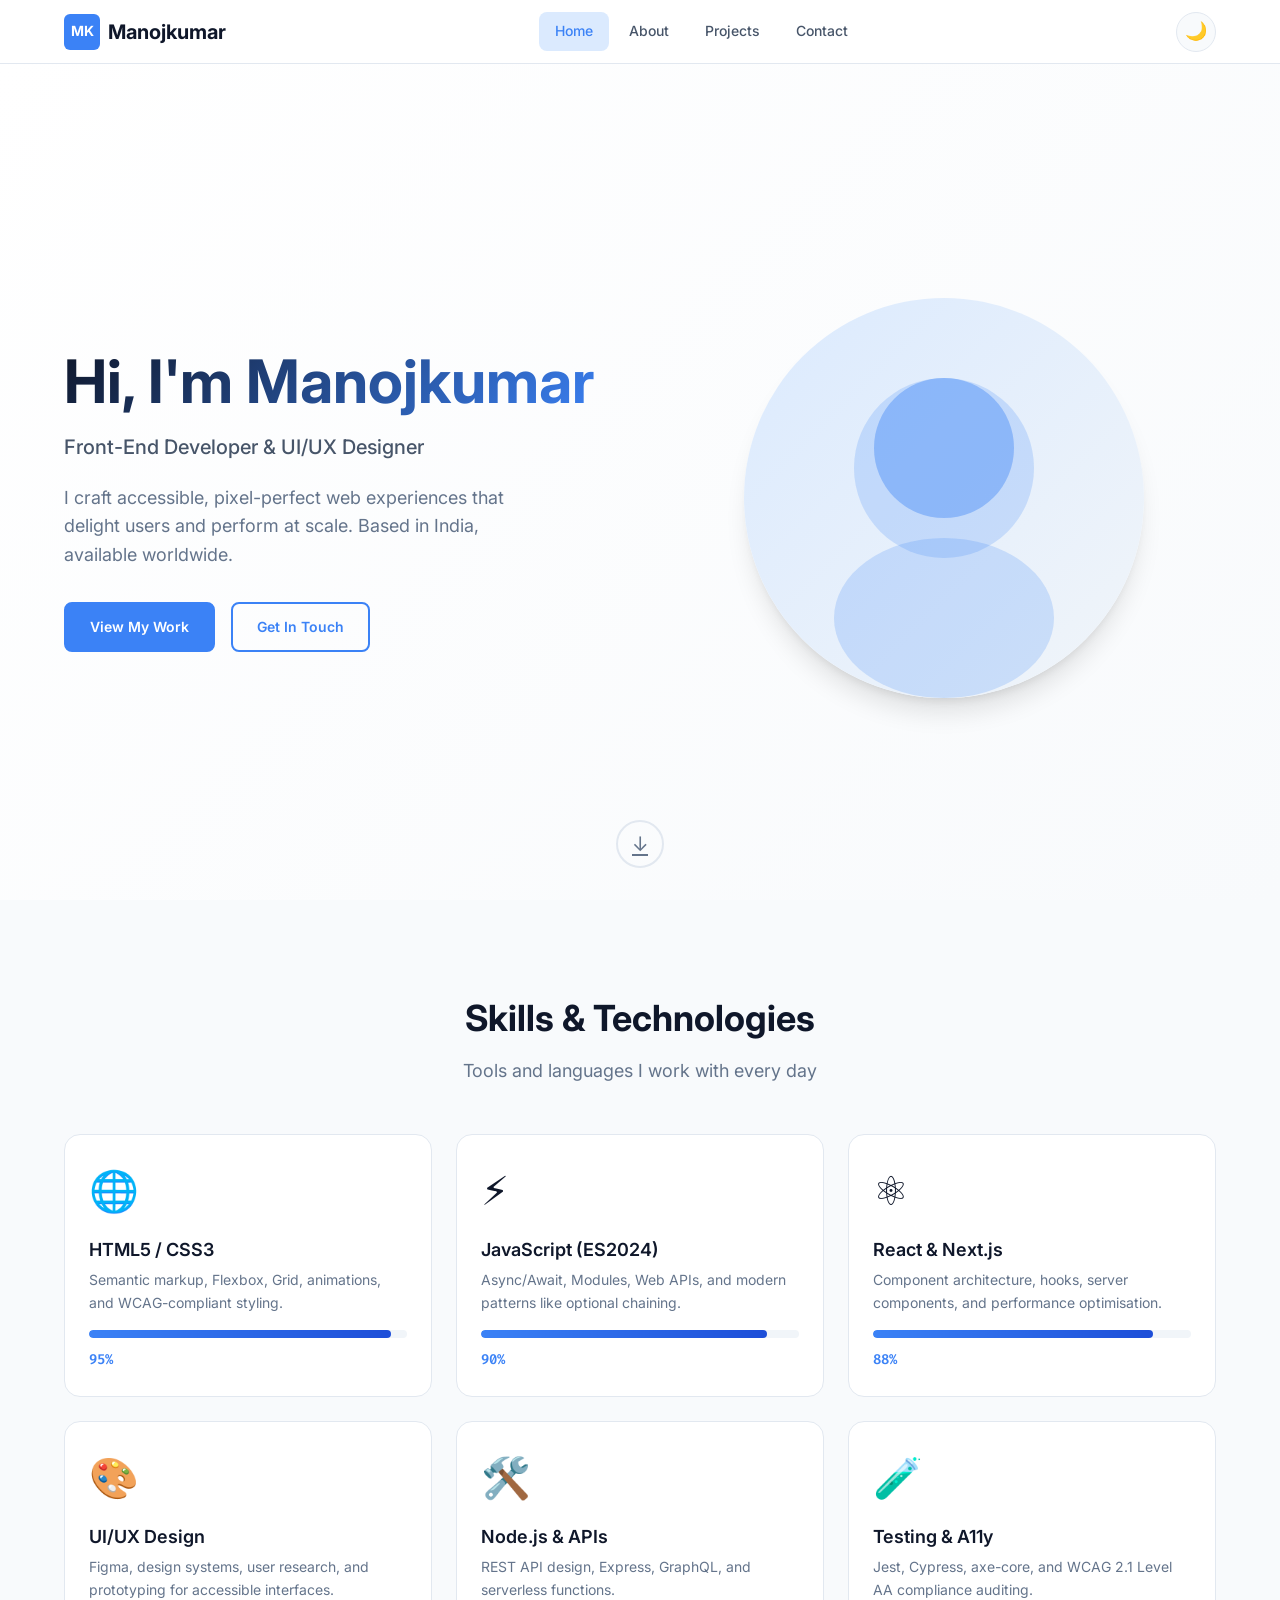
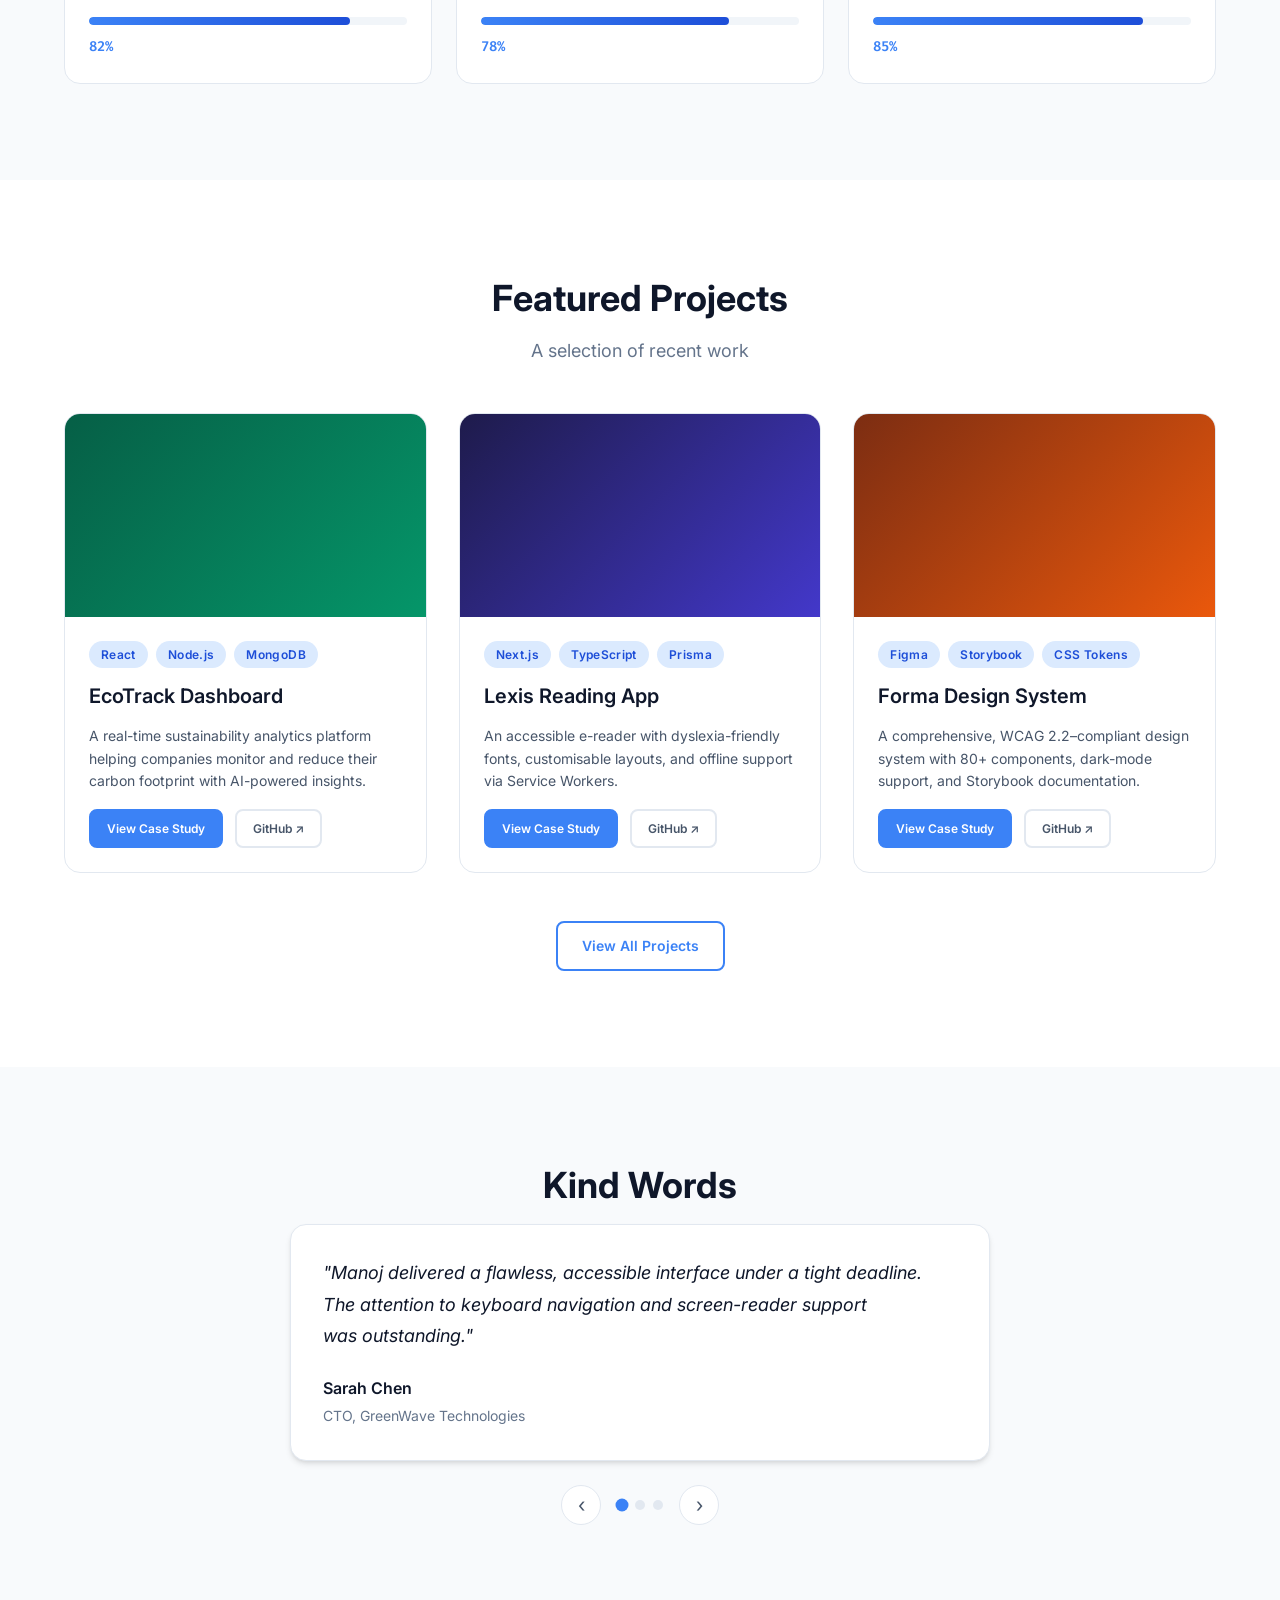
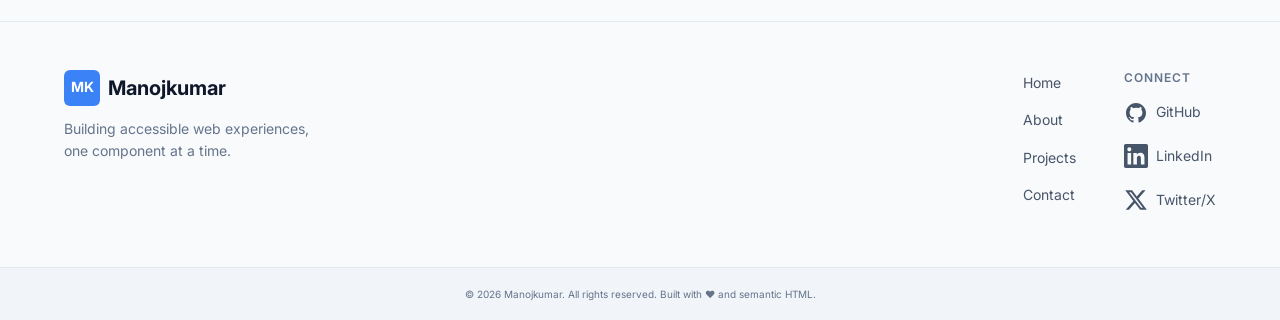
==== commit cadca24e: "Add files via upload" ====
--- a/index.html
+++ b/index.html
@@ -51,10 +51,10 @@
   <link rel="icon" type="image/svg+xml" href="assets/favicon.svg" />
 
   <!-- Preconnect: speeds up Google Fonts fetch -->
-  <link rel="preconnect" href="[fonts.googleapis.com](https://fonts.googleapis.com)" />
-  <link rel="preconnect" href="[fonts.gstatic.com](https://fonts.gstatic.com)" crossorigin />
+  <link rel="preconnect" href="https://fonts.googleapis.com" />
+  <link rel="preconnect" href="https://fonts.gstatic.com" crossorigin />
   <link
-    href="[fonts.googleapis.com](https://fonts.googleapis.com/css2?family=Inter:wght@400;500;600;700&family=Fira+Code:wght@400;500&display=swap)"
+    href="https://fonts.googleapis.com/css2?family=Inter:wght@400;500;600;700&family=Fira+Code:wght@400;500&display=swap"
     rel="stylesheet"
   />
 
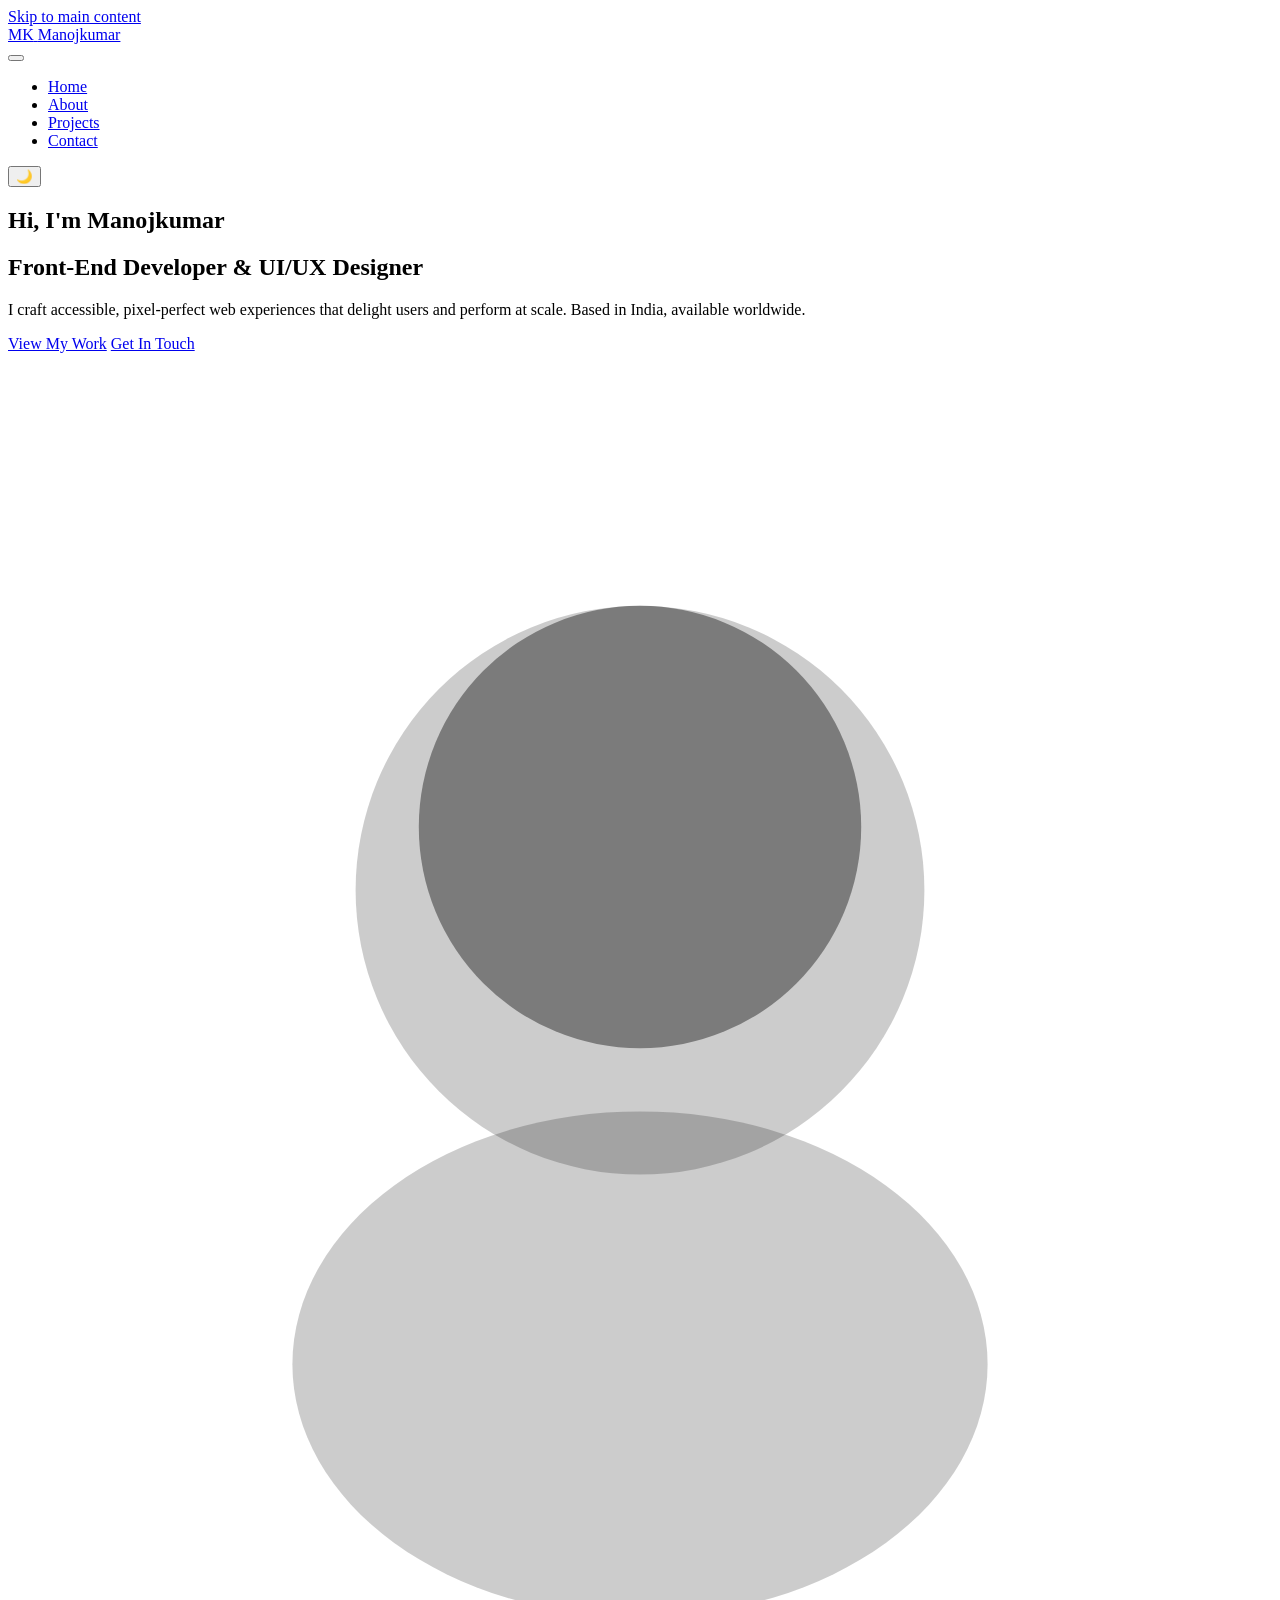
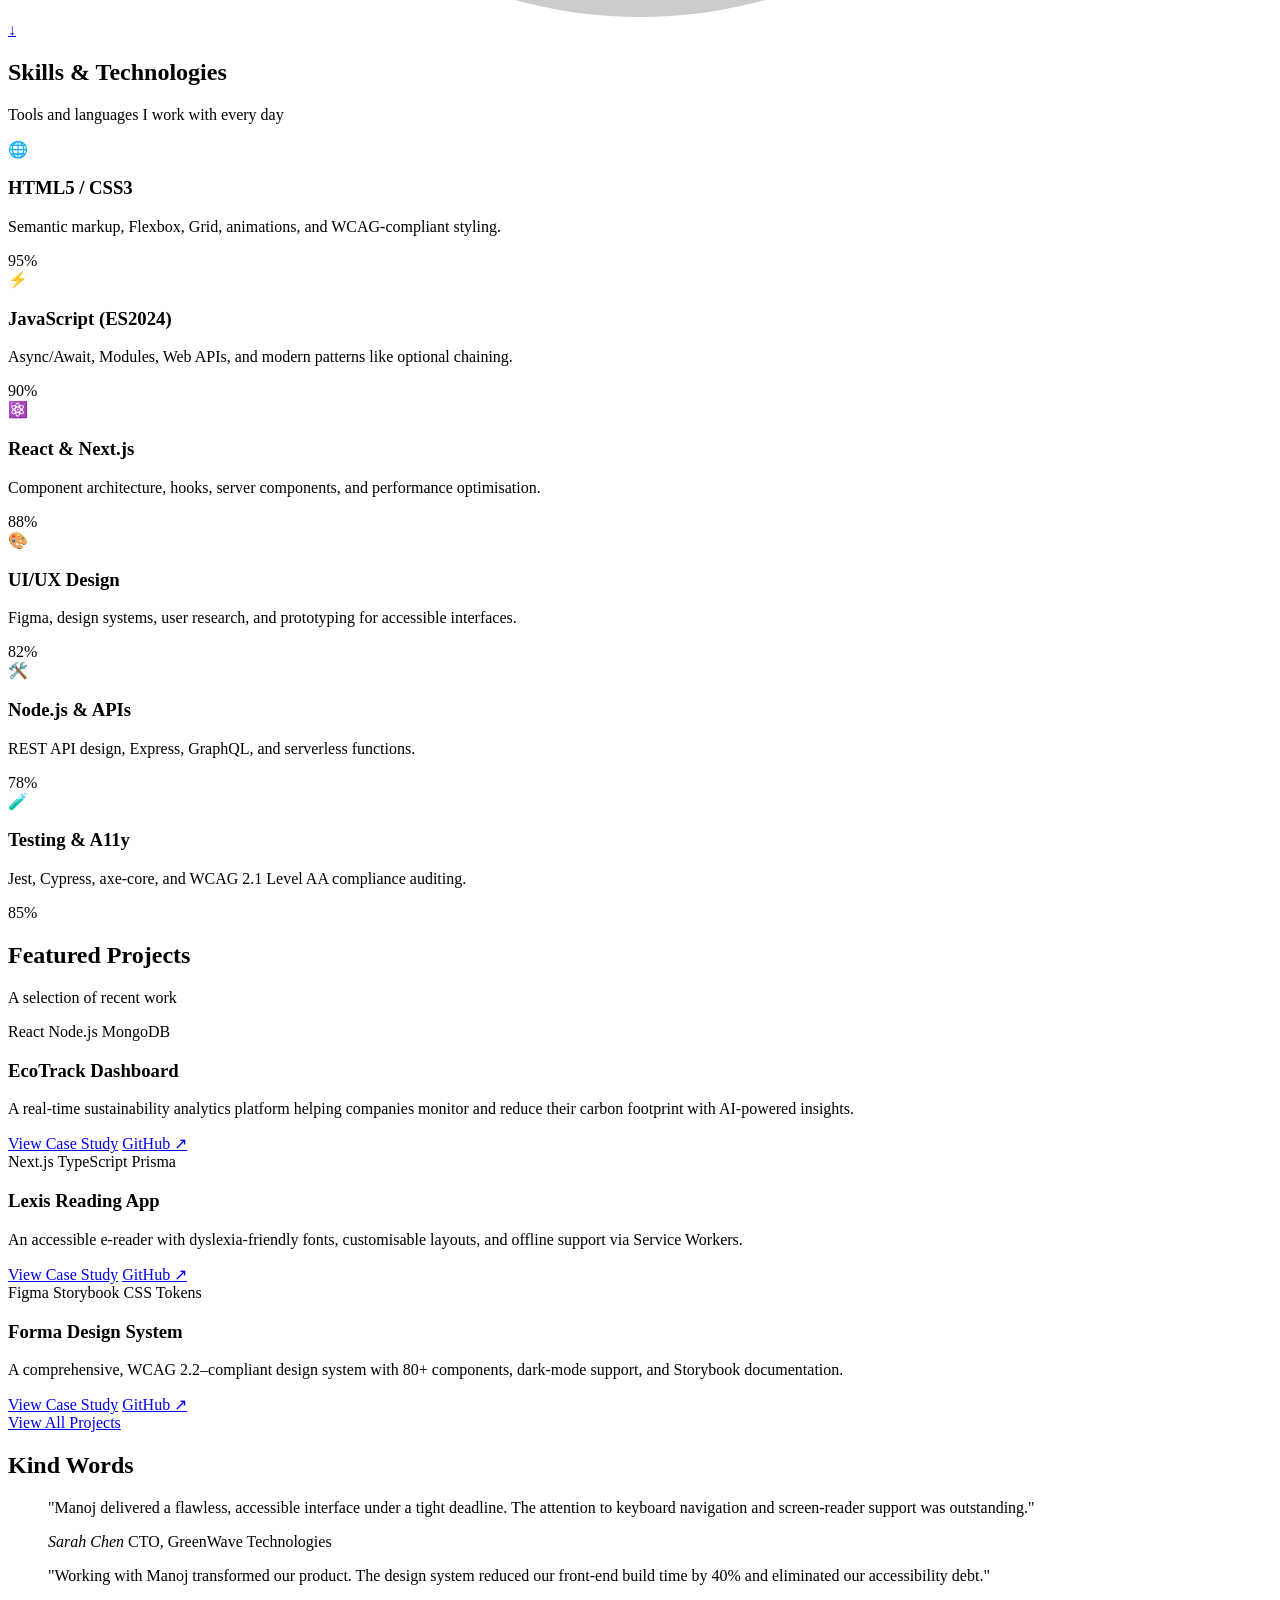
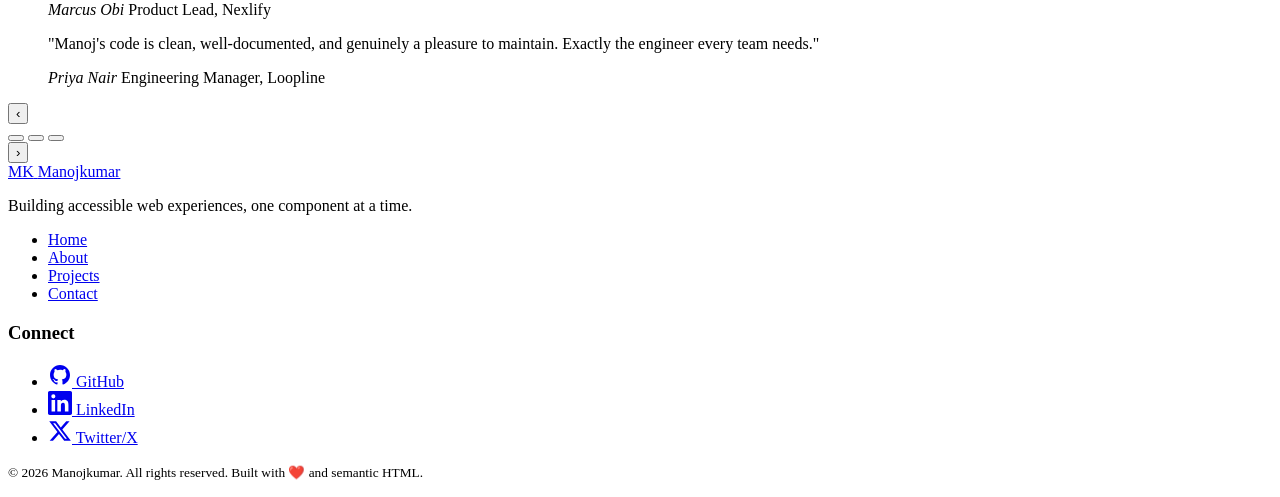
==== commit 88aae6ec: "Update index.html" ====
--- a/index.html
+++ b/index.html
@@ -5,7 +5,6 @@
   lang="en" — declares page language for screen readers and search engines.
   Required for WCAG 3.1.1 (Language of Page).
 -->
-
 <head>
   <!-- ═══════════════════════════════════════════
        META & SEO
